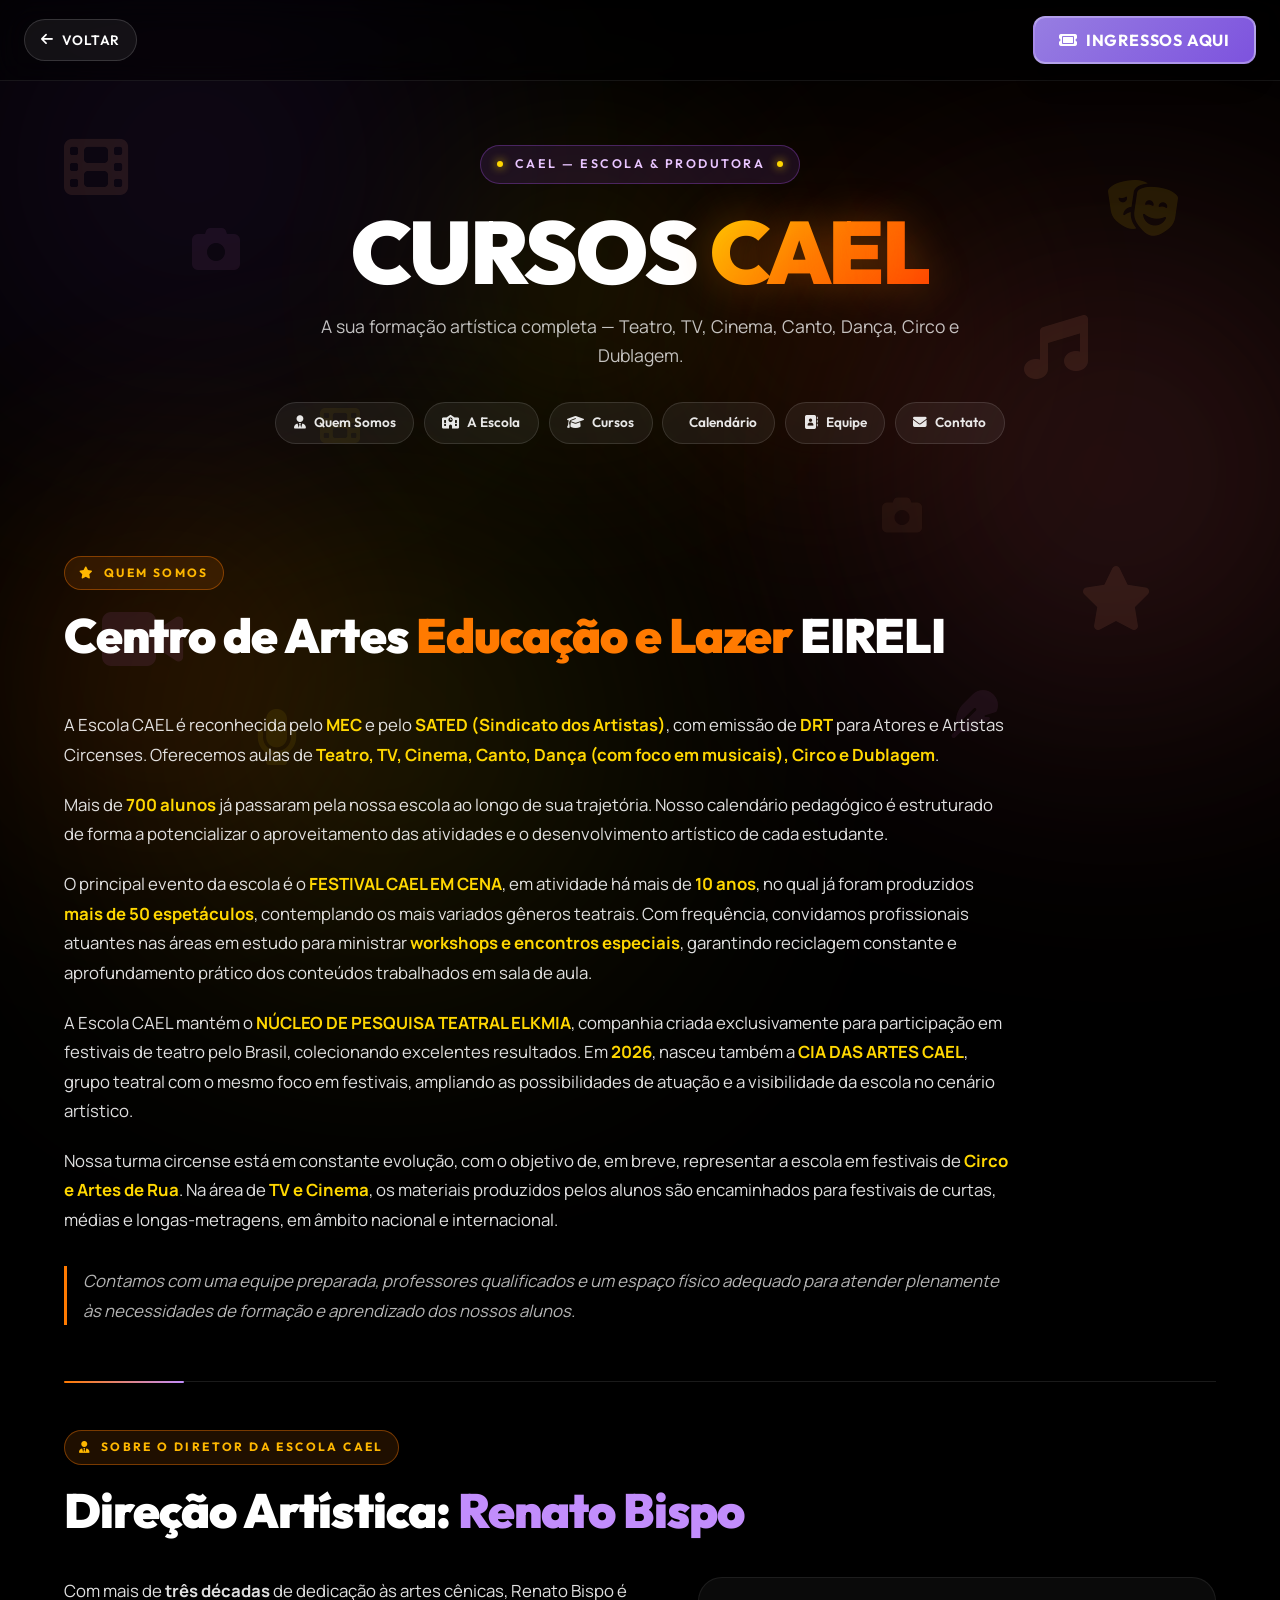
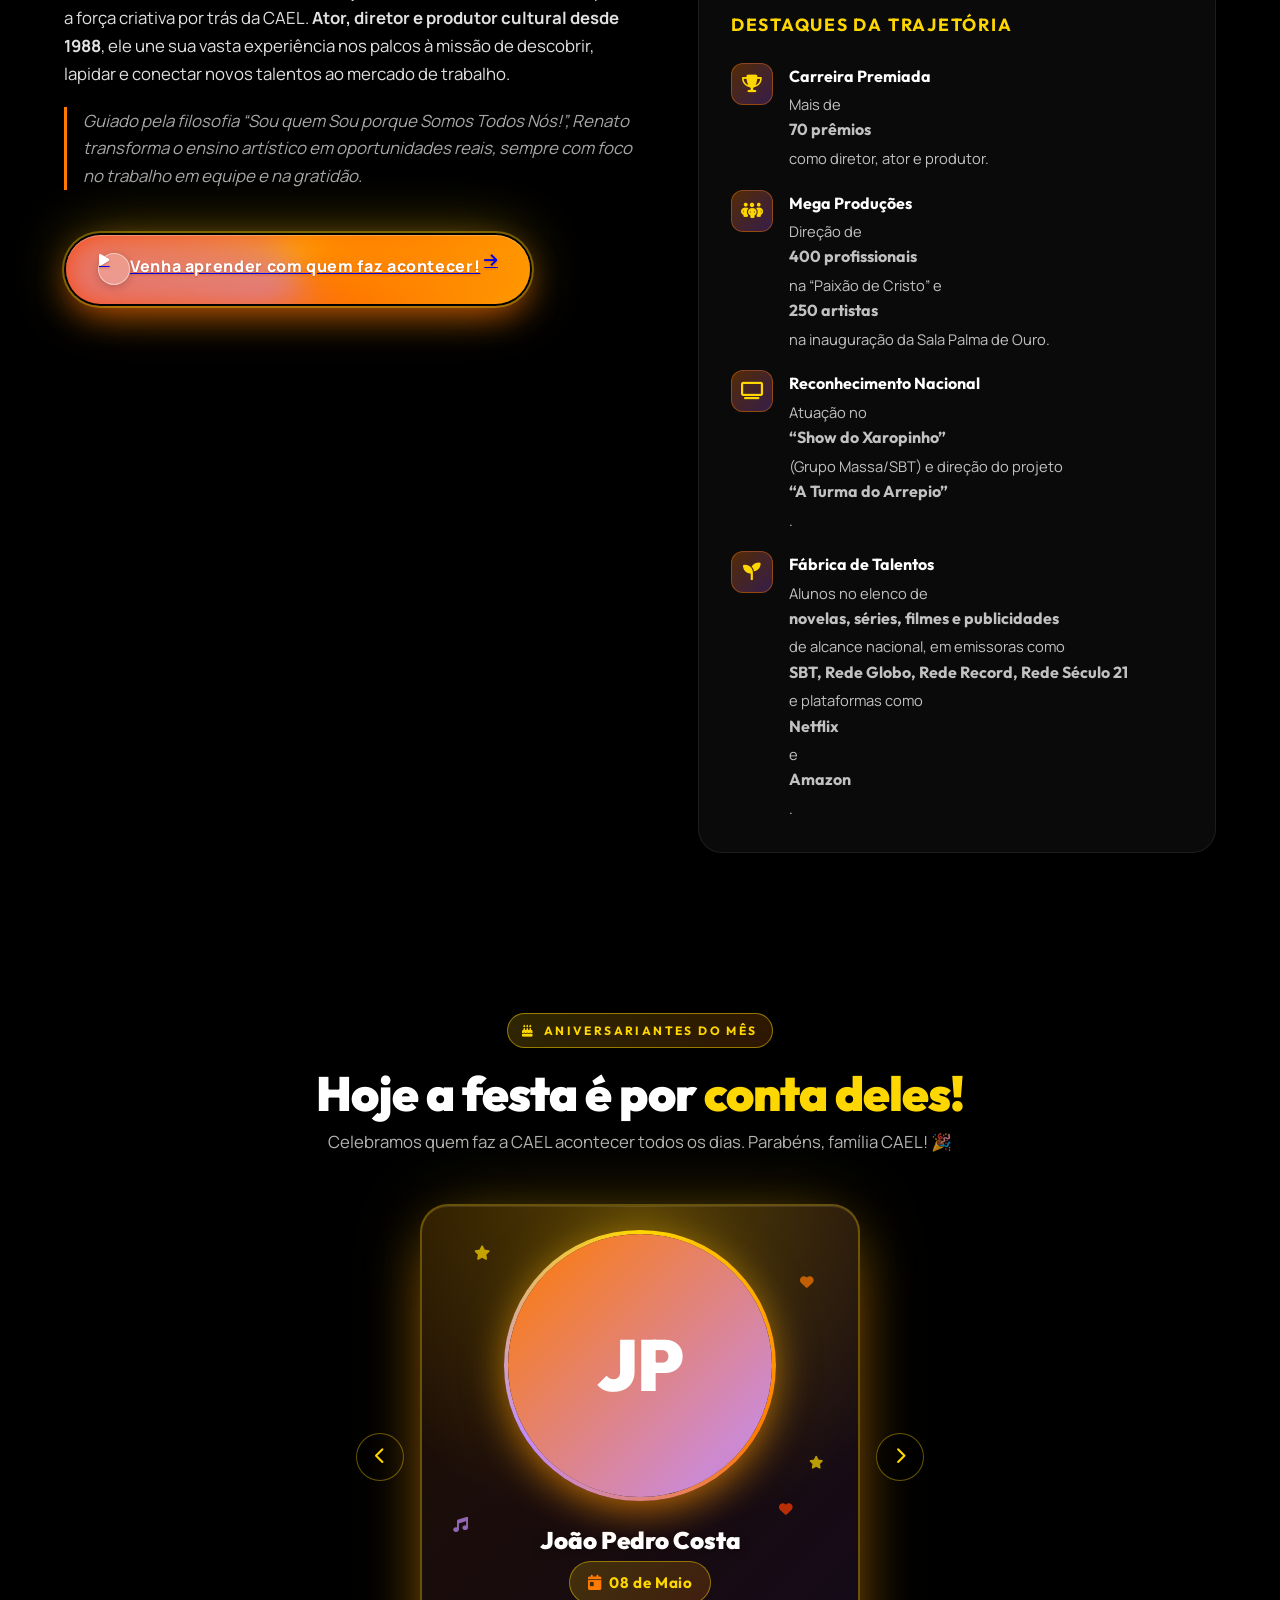
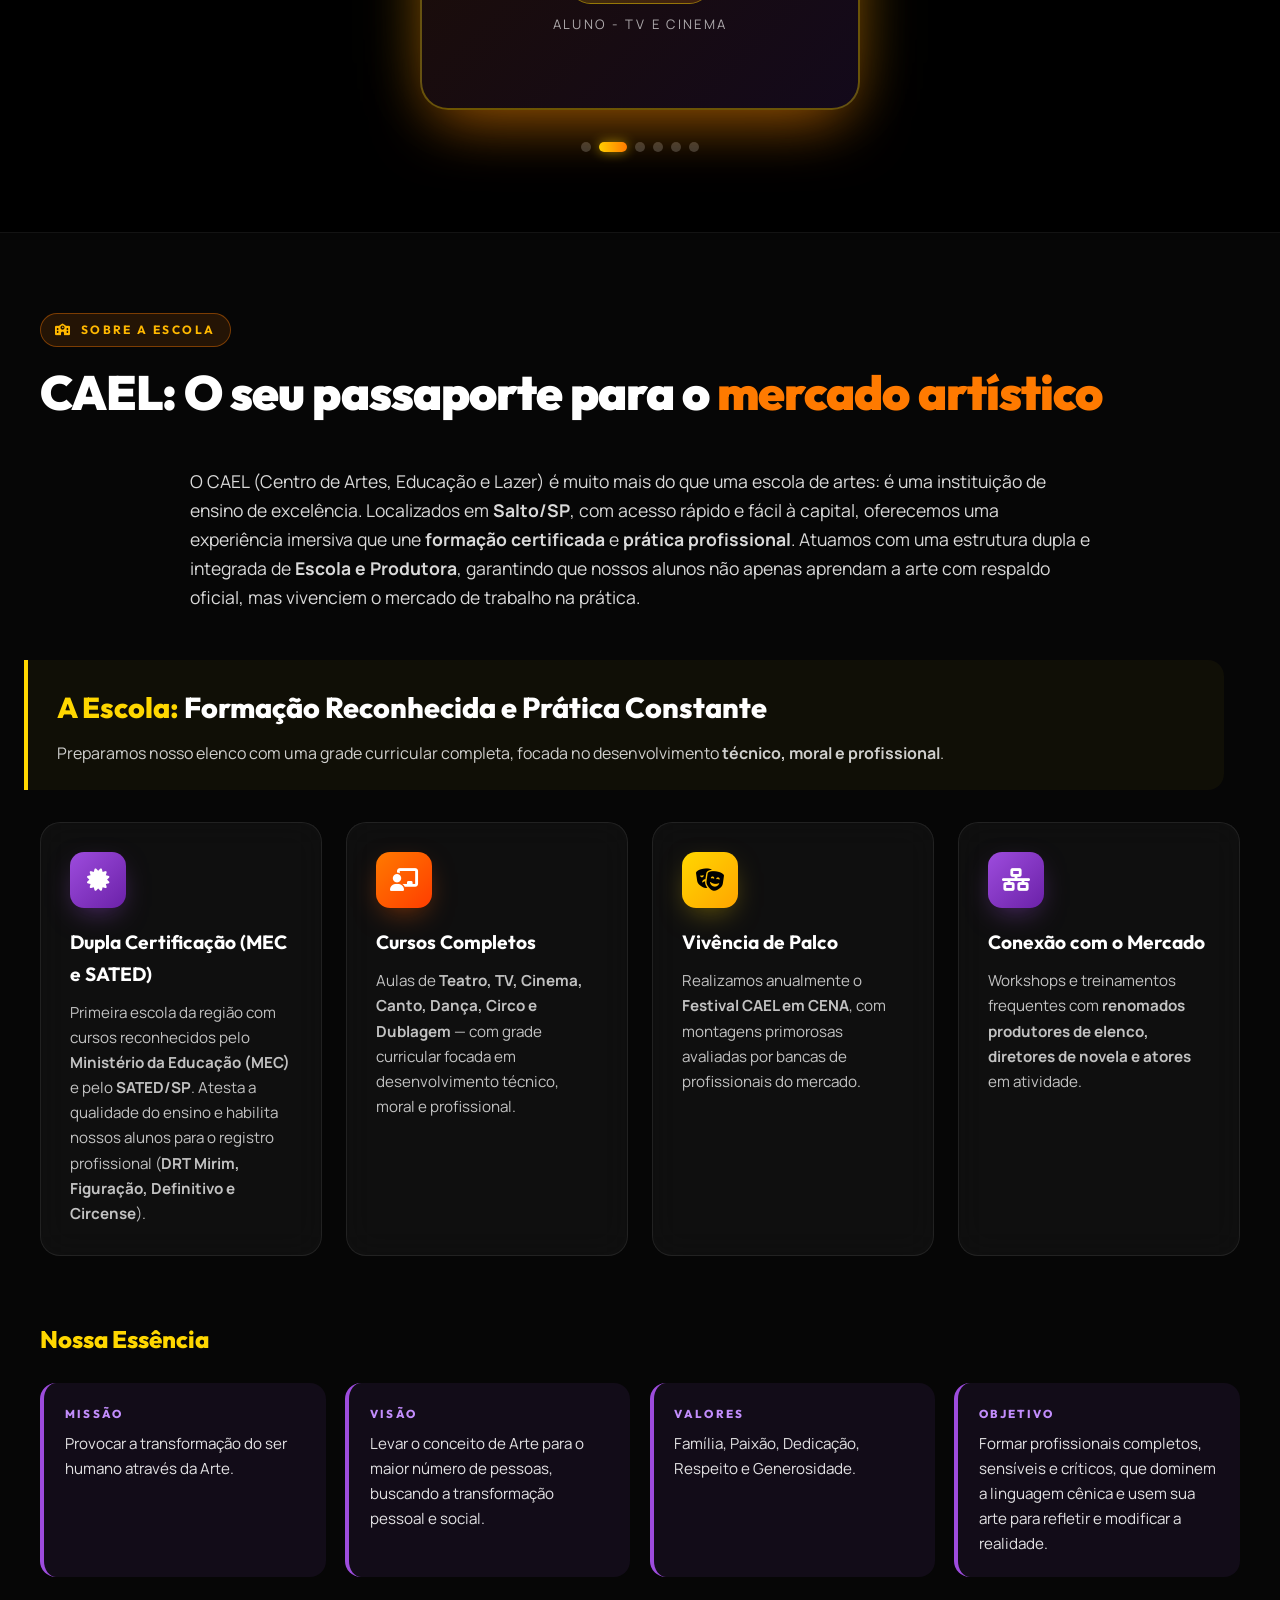
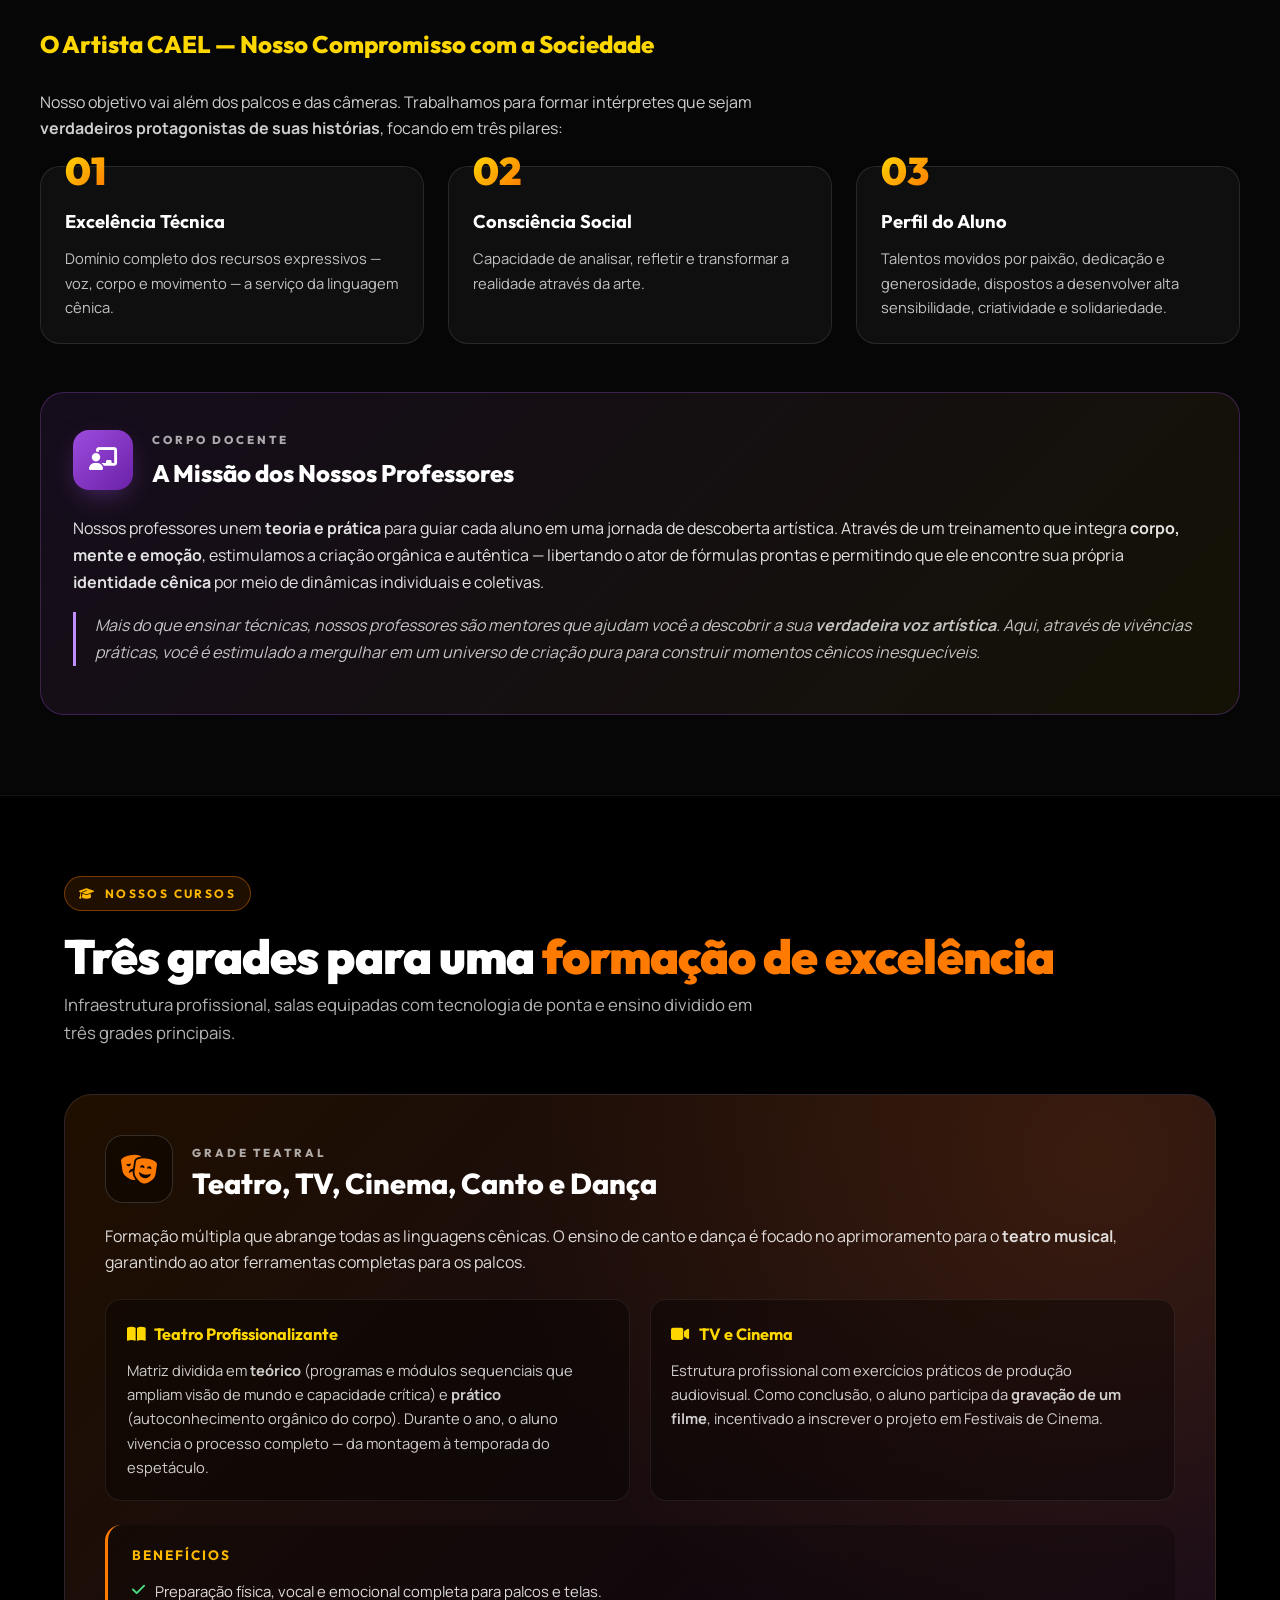
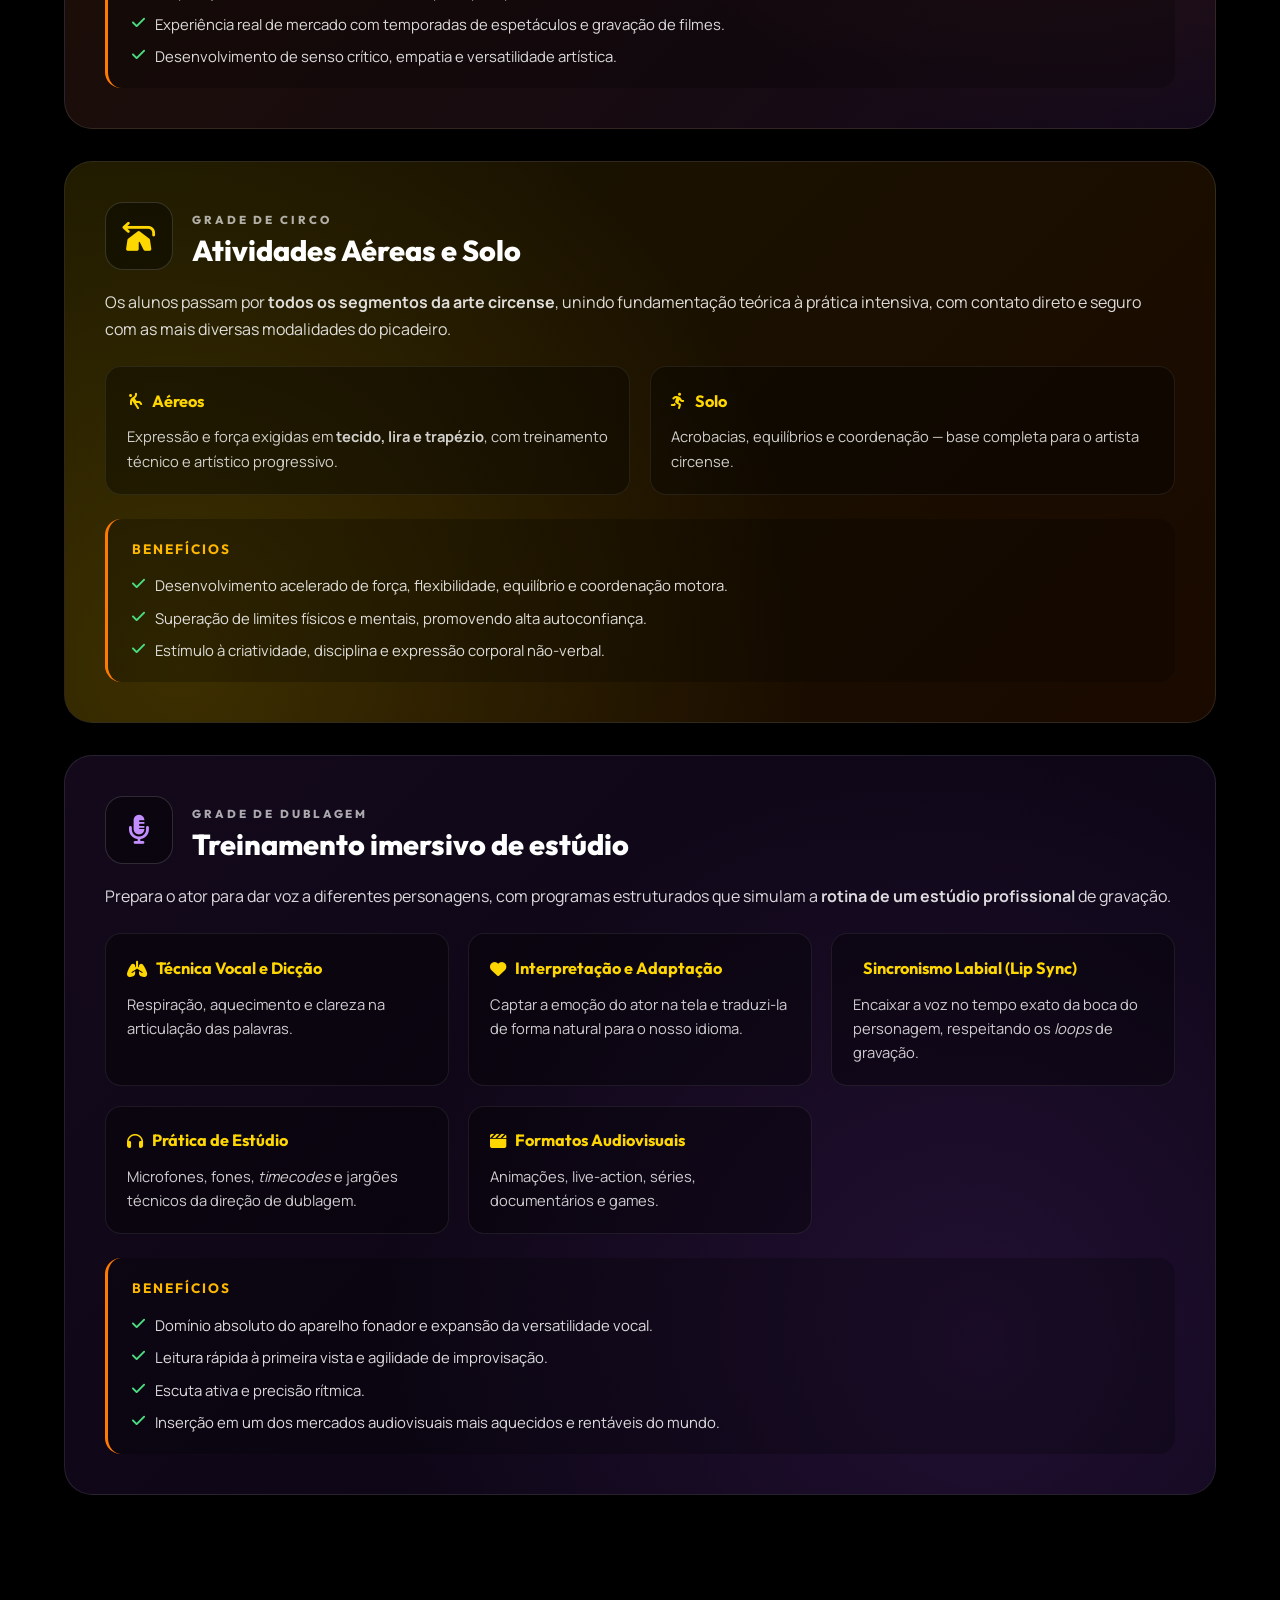
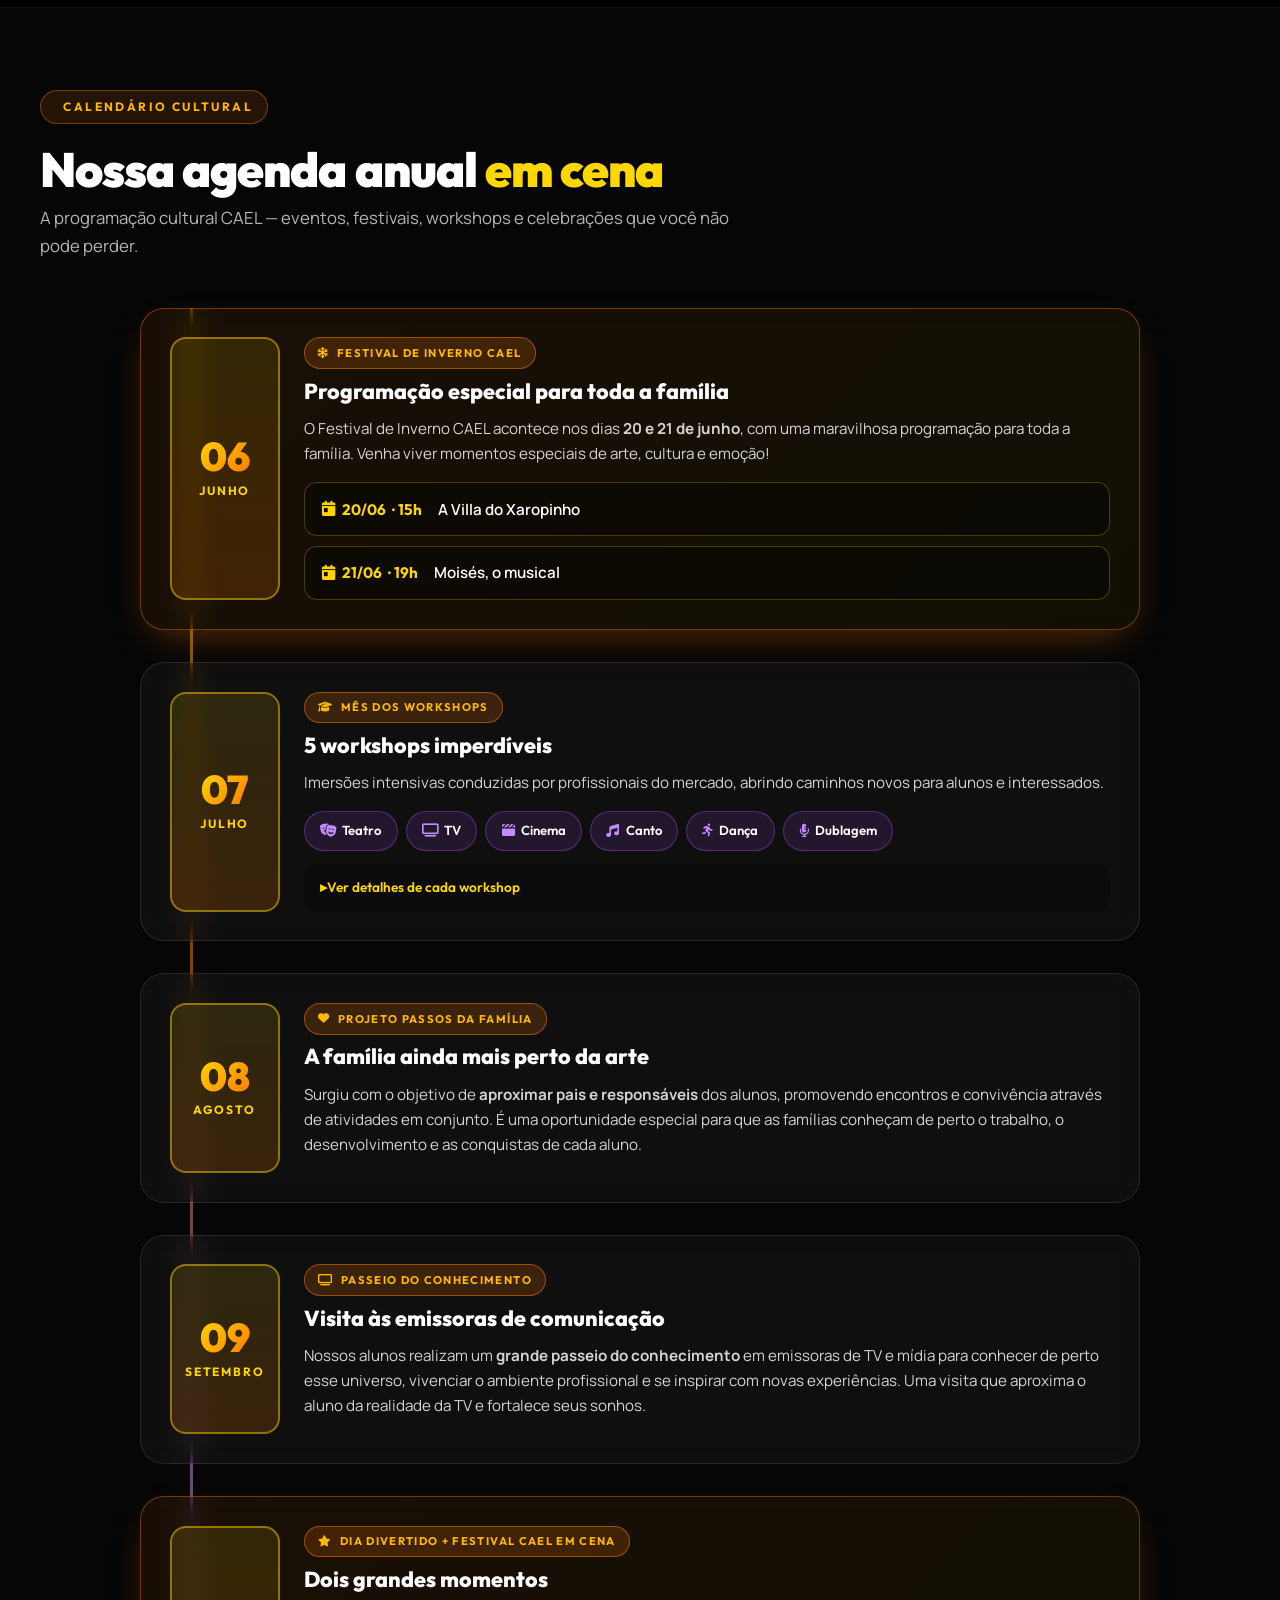
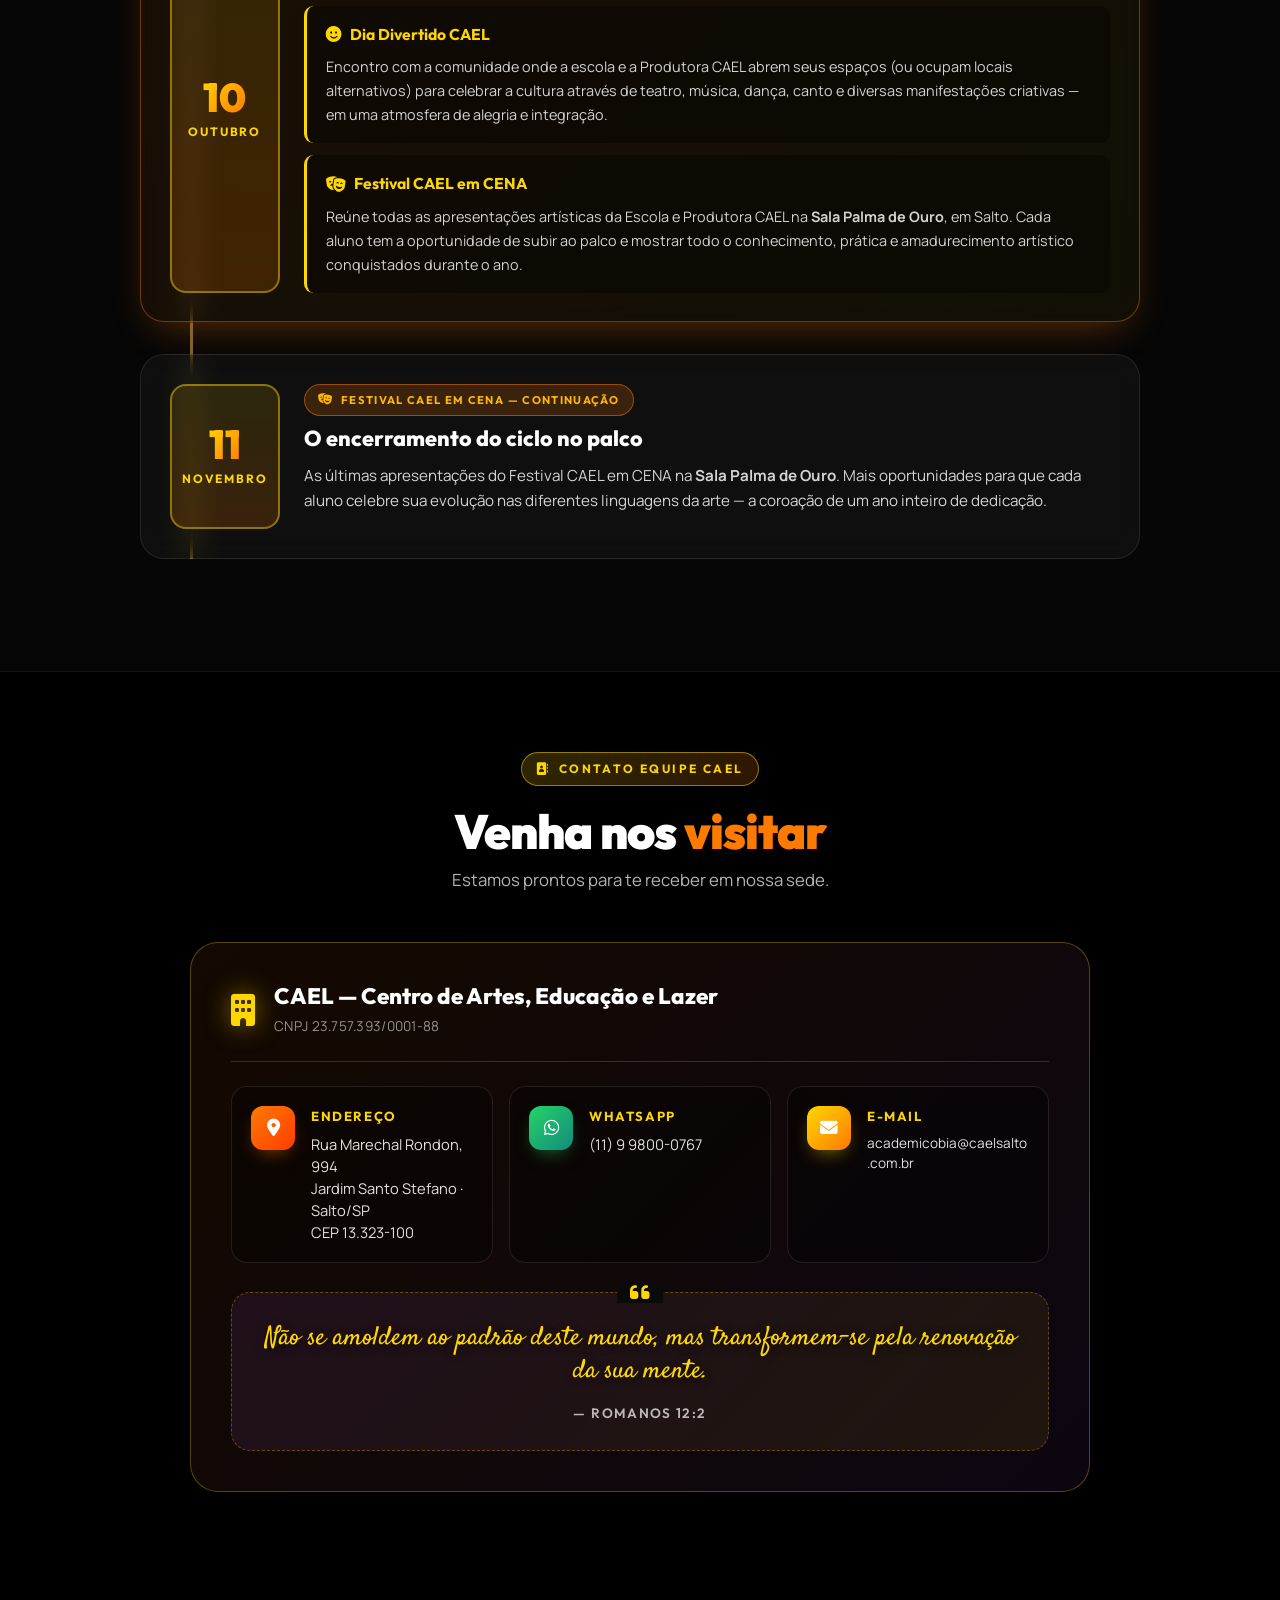
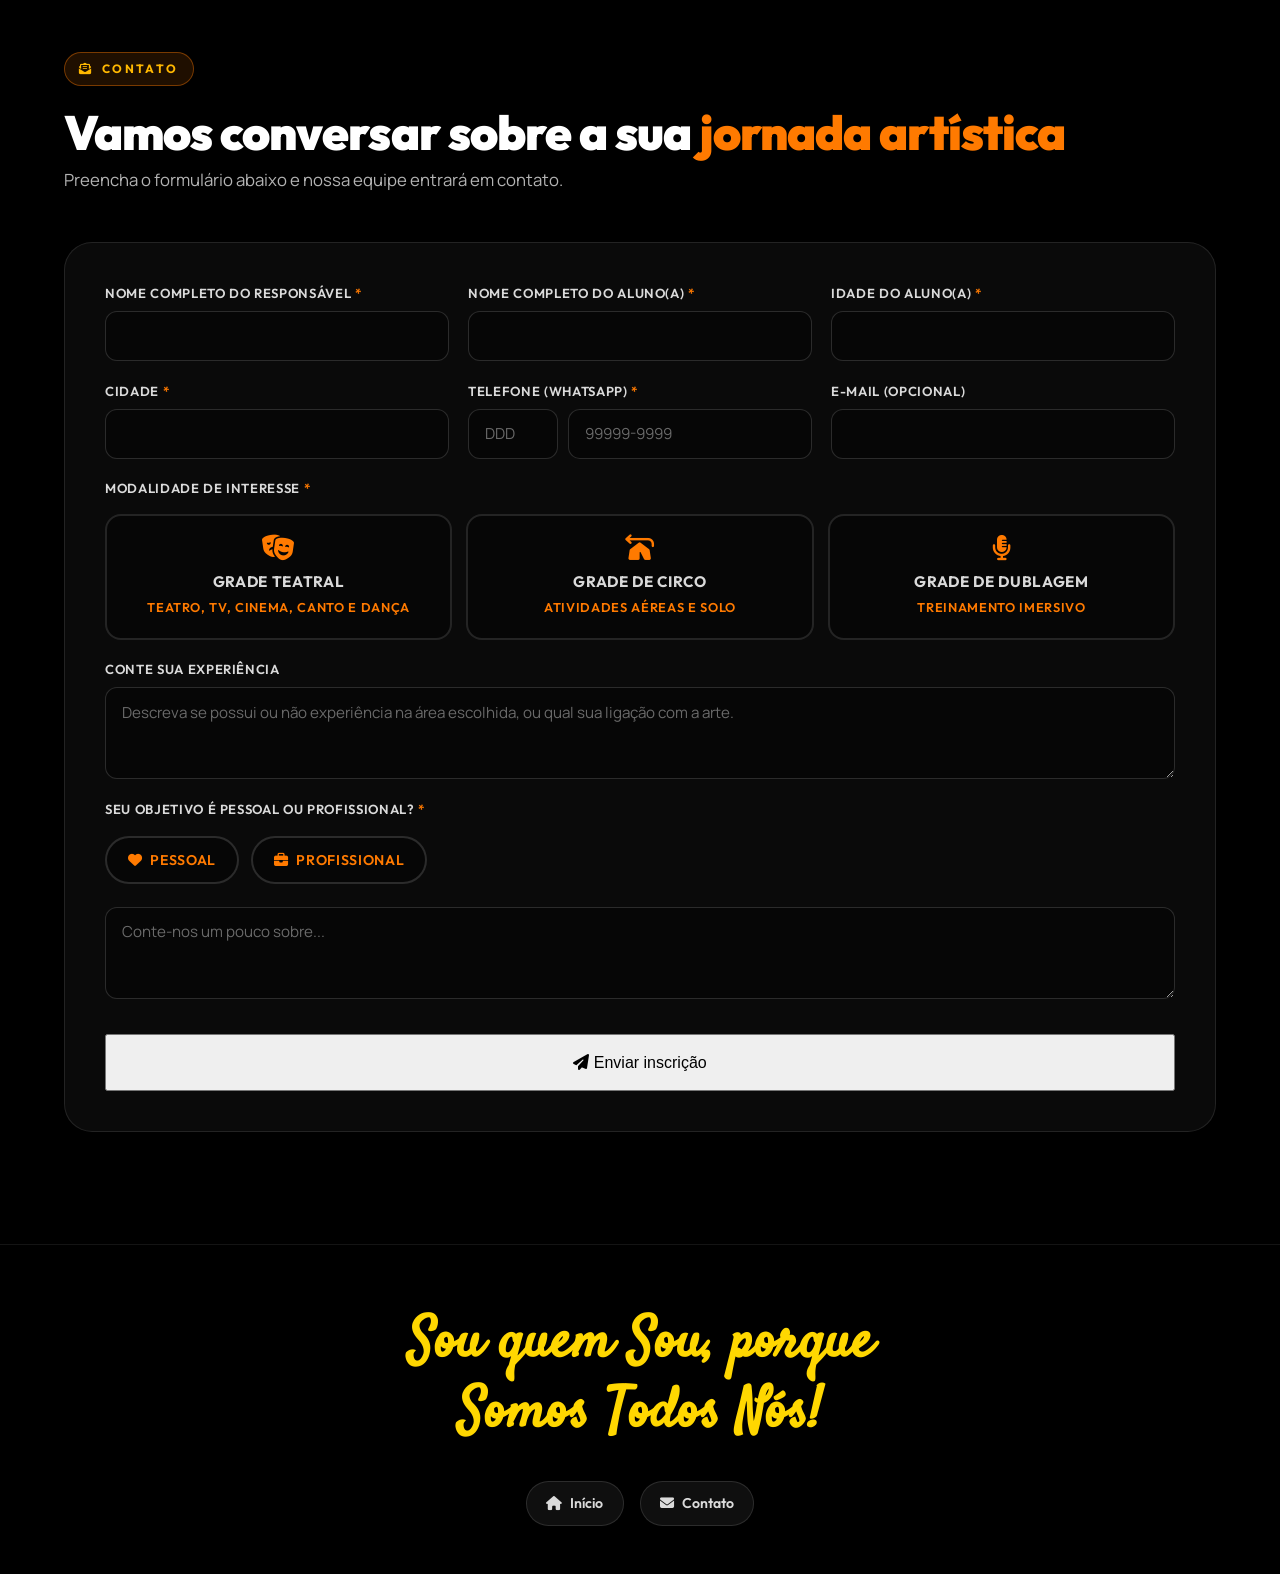
==== cursos.html @ 1edc639c "Movendo arquivos para a raiz e organizando o projeto" ====
<!DOCTYPE html>
<html lang="pt-BR">
<head>
    <meta charset="UTF-8">
    <meta name="viewport" content="width=device-width, initial-scale=1.0">
    <title>Cursos CAEL - Formação Artística Completa</title>
    <link rel="stylesheet" href="styles.css">
    <link rel="stylesheet" href="cursos.css">
    <link rel="stylesheet" href="https://cdnjs.cloudflare.com/ajax/libs/font-awesome/6.5.1/css/all.min.css">
    <link rel="preconnect" href="https://fonts.googleapis.com">
    <link rel="preconnect" href="https://fonts.gstatic.com" crossorigin>
    <link href="https://fonts.googleapis.com/css2?family=Outfit:wght@400;700;900&family=Manrope:wght@400;500;600;700&family=Satisfy&display=swap" rel="stylesheet">
</head>
<body class="page-cursos">
    <!-- Manchas de Tinta no Fundo (mesmo tema) -->
    <div class="ink-splashes">
        <div class="splash splash-1"></div>
        <div class="splash splash-2"></div>
        <div class="splash splash-3"></div>
        <div class="splash splash-4"></div>
        <div class="splash splash-5"></div>
        <div class="splash splash-6"></div>
        <div class="splash splash-7"></div>
    </div>

    <!-- Ícones Decorativos -->
    <div class="decorative-icons">
        <i class="fas fa-film icon-deco icon-1"></i>
        <i class="fas fa-camera icon-deco icon-2"></i>
        <i class="fas fa-masks-theater icon-deco icon-3"></i>
        <i class="fas fa-music icon-deco icon-4"></i>
        <i class="fas fa-video icon-deco icon-5"></i>
        <i class="fas fa-microphone icon-deco icon-6"></i>
        <i class="fas fa-star icon-deco icon-7"></i>
        <i class="fas fa-feather icon-deco icon-8"></i>
        <i class="fas fa-film icon-deco icon-9"></i>
        <i class="fas fa-camera icon-deco icon-10"></i>
    </div>

    <!-- Top Bar: Voltar + Ingressos -->
    <header class="top-bar">
        <a href="index.html" class="back-home" data-testid="link-voltar">
            <i class="fas fa-arrow-left"></i>
            <span>Voltar</span>
        </a>
        <div class="ingressos-button-wrapper ingressos-inline">
            <div class="ingressos-icons">
                <i class="fas fa-sparkles sparkle-1"></i>
                <i class="fas fa-star star-1"></i>
                <i class="fas fa-bolt bolt-1"></i>
                <i class="fas fa-sparkles sparkle-2"></i>
            </div>
            <button class="ingressos-button" data-testid="btn-ingressos">
                <i class="fas fa-ticket"></i>
                <span>INGRESSOS AQUI</span>
            </button>
        </div>
    </header>

    <!-- Hero -->
    <section class="hero-cursos">
        <div class="hero-eyebrow">
            <span class="dot"></span>
            <span>CAEL — Escola &amp; Produtora</span>
            <span class="dot"></span>
        </div>
        <h1 class="hero-title">Cursos <span class="hero-accent">CAEL</span></h1>
        <p class="hero-sub">A sua formação artística completa — Teatro, TV, Cinema, Canto, Dança, Circo e Dublagem.</p>
        <nav class="hero-nav">
            <a href="#quem-somos" data-testid="nav-quem-somos"><i class="fas fa-user-tie"></i> Quem Somos</a>
            <a href="#escola" data-testid="nav-escola"><i class="fas fa-school"></i> A Escola</a>
            <a href="#cursos" data-testid="nav-cursos"><i class="fas fa-graduation-cap"></i> Cursos</a>
            <a href="#calendario" data-testid="nav-calendario"><i class="fas fa-calendar-star"></i> Calendário</a>
            <a href="#contato-equipe" data-testid="nav-contato-equipe"><i class="fas fa-address-book"></i> Equipe</a>
            <a href="#contato" data-testid="nav-contato"><i class="fas fa-envelope"></i> Contato</a>
        </nav>
    </section>

    <!-- QUEM SOMOS -->
    <section id="quem-somos" class="section">
        <div class="section-head">
            <span class="section-kicker"><i class="fas fa-star"></i> Quem Somos</span>
            <h2 class="section-title">Centro de Artes <span class="accent-orange">Educação e Lazer</span> EIRELI</h2>
        </div>

        <div class="about-school">
            <p>A Escola CAEL é reconhecida pelo <strong>MEC</strong> e pelo <strong>SATED (Sindicato dos Artistas)</strong>, com emissão de <strong>DRT</strong> para Atores e Artistas Circenses. Oferecemos aulas de <strong>Teatro, TV, Cinema, Canto, Dança (com foco em musicais), Circo e Dublagem</strong>.</p>

            <p>Mais de <strong>700 alunos</strong> já passaram pela nossa escola ao longo de sua trajetória. Nosso calendário pedagógico é estruturado de forma a potencializar o aproveitamento das atividades e o desenvolvimento artístico de cada estudante.</p>

            <p>O principal evento da escola é o <strong>FESTIVAL CAEL EM CENA</strong>, em atividade há mais de <strong>10 anos</strong>, no qual já foram produzidos <strong>mais de 50 espetáculos</strong>, contemplando os mais variados gêneros teatrais. Com frequência, convidamos profissionais atuantes nas áreas em estudo para ministrar <strong>workshops e encontros especiais</strong>, garantindo reciclagem constante e aprofundamento prático dos conteúdos trabalhados em sala de aula.</p>

            <p>A Escola CAEL mantém o <strong>NÚCLEO DE PESQUISA TEATRAL ELKMIA</strong>, companhia criada exclusivamente para participação em festivais de teatro pelo Brasil, colecionando excelentes resultados. Em <strong>2026</strong>, nasceu também a <strong>CIA DAS ARTES CAEL</strong>, grupo teatral com o mesmo foco em festivais, ampliando as possibilidades de atuação e a visibilidade da escola no cenário artístico.</p>

            <p>Nossa turma circense está em constante evolução, com o objetivo de, em breve, representar a escola em festivais de <strong>Circo e Artes de Rua</strong>. Na área de <strong>TV e Cinema</strong>, os materiais produzidos pelos alunos são encaminhados para festivais de curtas, médias e longas-metragens, em âmbito nacional e internacional.</p>

            <p class="muted">Contamos com uma equipe preparada, professores qualificados e um espaço físico adequado para atender plenamente às necessidades de formação e aprendizado dos nossos alunos.</p>
        </div>

        <!-- Sub-seção: Diretor -->
        <div class="director-block">
            <div class="section-head">
                <span class="section-kicker"><i class="fas fa-user-tie"></i> Sobre o Diretor da Escola CAEL</span>
                <h2 class="section-title">Direção Artística: <span class="accent-purple">Renato Bispo</span></h2>
            </div>

            <div class="two-col">
                <div class="col-text">
                    <p>Com mais de <strong>três décadas</strong> de dedicação às artes cênicas, Renato Bispo é a força criativa por trás da CAEL. <strong>Ator, diretor e produtor cultural desde 1988</strong>, ele une sua vasta experiência nos palcos à missão de descobrir, lapidar e conectar novos talentos ao mercado de trabalho.</p>
                    <p class="muted">Guiado pela filosofia <em>“Sou quem Sou porque Somos Todos Nós!”</em>, Renato transforma o ensino artístico em oportunidades reais, sempre com foco no trabalho em equipe e na gratidão.</p>
                    <a href="#contato" class="cta-button btn-inline btn-hero" data-testid="btn-quem-somos-cta">
                        <span class="btn-glow"></span>
                        <span class="btn-shine"></span>
                        <i class="fas fa-play btn-hero-icon"></i>
                        <span class="btn-hero-text">Venha aprender com quem faz acontecer!</span>
                        <i class="fas fa-arrow-right btn-hero-arrow"></i>
                    </a>
                </div>

                <div class="col-highlights">
                    <h3 class="highlights-title">Destaques da trajetória</h3>
                    <ul class="highlights-list">
                        <li>
                            <span class="hl-icon"><i class="fas fa-trophy"></i></span>
                            <div>
                                <strong>Carreira Premiada</strong>
                                <p>Mais de <strong>70 prêmios</strong> como diretor, ator e produtor.</p>
                            </div>
                        </li>
                        <li>
                            <span class="hl-icon"><i class="fas fa-people-group"></i></span>
                            <div>
                                <strong>Mega Produções</strong>
                                <p>Direção de <strong>400 profissionais</strong> na “Paixão de Cristo” e <strong>250 artistas</strong> na inauguração da Sala Palma de Ouro.</p>
                            </div>
                        </li>
                        <li>
                            <span class="hl-icon"><i class="fas fa-tv"></i></span>
                            <div>
                                <strong>Reconhecimento Nacional</strong>
                                <p>Atuação no <strong>“Show do Xaropinho”</strong> (Grupo Massa/SBT) e direção do projeto <strong>“A Turma do Arrepio”</strong>.</p>
                            </div>
                        </li>
                        <li>
                            <span class="hl-icon"><i class="fas fa-seedling"></i></span>
                            <div>
                                <strong>Fábrica de Talentos</strong>
                                <p>Alunos no elenco de <strong>novelas, séries, filmes e publicidades</strong> de alcance nacional, em emissoras como <strong>SBT, Rede Globo, Rede Record, Rede Século 21</strong> e plataformas como <strong>Netflix</strong> e <strong>Amazon</strong>.</p>
                            </div>
                        </li>
                    </ul>
                </div>
            </div>
        </div>
    </section>

    <!-- ANIVERSARIANTES DO MÊS -->
    <section id="aniversariantes" class="section section-birthdays">
        <div class="section-head section-head-center">
            <span class="section-kicker section-kicker-birthday"><i class="fas fa-cake-candles"></i> Aniversariantes do Mês</span>
            <h2 class="section-title">Hoje a festa é por <span class="accent-yellow">conta deles!</span></h2>
            <p class="section-sub center">Celebramos quem faz a CAEL acontecer todos os dias. Parabéns, família CAEL! 🎉</p>
        </div>

        <div class="birthday-carousel" data-testid="birthday-carousel">
            <button class="bday-nav bday-prev" aria-label="Anterior" data-testid="bday-prev">
                <i class="fas fa-chevron-left"></i>
            </button>

            <div class="bday-stage">
                <div class="bday-confetti">
                    <i class="fas fa-star confetti c1"></i>
                    <i class="fas fa-heart confetti c2"></i>
                    <i class="fas fa-music confetti c3"></i>
                    <i class="fas fa-star confetti c4"></i>
                    <i class="fas fa-heart confetti c5"></i>
                </div>

                <div class="bday-slides" id="bday-slides">
                    <!-- Slides inseridos via JS -->
                </div>
            </div>

            <button class="bday-nav bday-next" aria-label="Próximo" data-testid="bday-next">
                <i class="fas fa-chevron-right"></i>
            </button>
        </div>

        <div class="bday-dots" id="bday-dots" data-testid="bday-dots"></div>
    </section>

    <!-- SOBRE A ESCOLA -->
    <section id="escola" class="section section-alt">
        <div class="section-head">
            <span class="section-kicker"><i class="fas fa-school"></i> Sobre a Escola</span>
            <h2 class="section-title">CAEL: O seu passaporte para o <span class="accent-orange">mercado artístico</span></h2>
        </div>

        <p class="lead">O CAEL (Centro de Artes, Educação e Lazer) é muito mais do que uma escola de artes: é uma instituição de ensino de excelência. Localizados em <strong>Salto/SP</strong>, com acesso rápido e fácil à capital, oferecemos uma experiência imersiva que une <strong>formação certificada</strong> e <strong>prática profissional</strong>. Atuamos com uma estrutura dupla e integrada de <strong>Escola e Produtora</strong>, garantindo que nossos alunos não apenas aprendam a arte com respaldo oficial, mas vivenciem o mercado de trabalho na prática.</p>

        <div class="subsection-title-wrap">
            <h3 class="subsection-title"><span class="accent-yellow">A Escola:</span> Formação Reconhecida e Prática Constante</h3>
            <p class="subsection-lead">Preparamos nosso elenco com uma grade curricular completa, focada no desenvolvimento <strong>técnico, moral e profissional</strong>.</p>
        </div>

        <div class="feature-grid">
            <div class="feature-card">
                <div class="feature-icon feature-icon-purple"><i class="fas fa-certificate"></i></div>
                <h3>Dupla Certificação (MEC e SATED)</h3>
                <p>Primeira escola da região com cursos reconhecidos pelo <strong>Ministério da Educação (MEC)</strong> e pelo <strong>SATED/SP</strong>. Atesta a qualidade do ensino e habilita nossos alunos para o registro profissional (<strong>DRT Mirim, Figuração, Definitivo e Circense</strong>).</p>
            </div>
            <div class="feature-card">
                <div class="feature-icon feature-icon-orange"><i class="fas fa-chalkboard-user"></i></div>
                <h3>Cursos Completos</h3>
                <p>Aulas de <strong>Teatro, TV, Cinema, Canto, Dança, Circo e Dublagem</strong> — com grade curricular focada em desenvolvimento técnico, moral e profissional.</p>
            </div>
            <div class="feature-card">
                <div class="feature-icon feature-icon-yellow"><i class="fas fa-masks-theater"></i></div>
                <h3>Vivência de Palco</h3>
                <p>Realizamos anualmente o <strong>Festival CAEL em CENA</strong>, com montagens primorosas avaliadas por bancas de profissionais do mercado.</p>
            </div>
            <div class="feature-card">
                <div class="feature-icon feature-icon-purple"><i class="fas fa-network-wired"></i></div>
                <h3>Conexão com o Mercado</h3>
                <p>Workshops e treinamentos frequentes com <strong>renomados produtores de elenco, diretores de novela e atores</strong> em atividade.</p>
            </div>
        </div>

        <div class="essence">
            <h3 class="essence-title">Nossa Essência</h3>
            <div class="essence-grid">
                <div class="essence-item">
                    <span class="essence-label">Missão</span>
                    <p>Provocar a transformação do ser humano através da Arte.</p>
                </div>
                <div class="essence-item">
                    <span class="essence-label">Visão</span>
                    <p>Levar o conceito de Arte para o maior número de pessoas, buscando a transformação pessoal e social.</p>
                </div>
                <div class="essence-item">
                    <span class="essence-label">Valores</span>
                    <p>Família, Paixão, Dedicação, Respeito e Generosidade.</p>
                </div>
                <div class="essence-item">
                    <span class="essence-label">Objetivo</span>
                    <p>Formar profissionais completos, sensíveis e críticos, que dominem a linguagem cênica e usem sua arte para refletir e modificar a realidade.</p>
                </div>
            </div>
        </div>

        <div class="pillars">
            <h3 class="pillars-title">O Artista CAEL — Nosso Compromisso com a Sociedade</h3>
            <p class="pillars-lead">Nosso objetivo vai além dos palcos e das câmeras. Trabalhamos para formar intérpretes que sejam <strong>verdadeiros protagonistas de suas histórias</strong>, focando em três pilares:</p>
            <div class="pillars-grid">
                <div class="pillar">
                    <span class="pillar-num">01</span>
                    <h4>Excelência Técnica</h4>
                    <p>Domínio completo dos recursos expressivos — voz, corpo e movimento — a serviço da linguagem cênica.</p>
                </div>
                <div class="pillar">
                    <span class="pillar-num">02</span>
                    <h4>Consciência Social</h4>
                    <p>Capacidade de analisar, refletir e transformar a realidade através da arte.</p>
                </div>
                <div class="pillar">
                    <span class="pillar-num">03</span>
                    <h4>Perfil do Aluno</h4>
                    <p>Talentos movidos por paixão, dedicação e generosidade, dispostos a desenvolver alta sensibilidade, criatividade e solidariedade.</p>
                </div>
            </div>
        </div>

        <!-- Missão do Corpo Docente -->
        <div class="docentes-block">
            <div class="docentes-head">
                <span class="docentes-icon"><i class="fas fa-chalkboard-user"></i></span>
                <div>
                    <span class="grade-tag">Corpo Docente</span>
                    <h3>A Missão dos Nossos Professores</h3>
                </div>
            </div>
            <p>Nossos professores unem <strong>teoria e prática</strong> para guiar cada aluno em uma jornada de descoberta artística. Através de um treinamento que integra <strong>corpo, mente e emoção</strong>, estimulamos a criação orgânica e autêntica — libertando o ator de fórmulas prontas e permitindo que ele encontre sua própria <strong>identidade cênica</strong> por meio de dinâmicas individuais e coletivas.</p>
            <p class="muted-quote">Mais do que ensinar técnicas, nossos professores são <em>mentores</em> que ajudam você a descobrir a sua <strong>verdadeira voz artística</strong>. Aqui, através de vivências práticas, você é estimulado a mergulhar em um universo de criação pura para construir momentos cênicos inesquecíveis.</p>
        </div>
    </section>

    <!-- NOSSOS CURSOS -->
    <section id="cursos" class="section">
        <div class="section-head">
            <span class="section-kicker"><i class="fas fa-graduation-cap"></i> Nossos Cursos</span>
            <h2 class="section-title">Três grades para uma <span class="accent-orange">formação de excelência</span></h2>
            <p class="section-sub">Infraestrutura profissional, salas equipadas com tecnologia de ponta e ensino dividido em três grades principais.</p>
        </div>

        <!-- Grade Teatral -->
        <article class="grade-card grade-teatral">
            <div class="grade-head">
                <span class="grade-emoji"><i class="fas fa-masks-theater"></i></span>
                <div>
                    <span class="grade-tag">Grade Teatral</span>
                    <h3>Teatro, TV, Cinema, Canto e Dança</h3>
                </div>
            </div>
            <p>Formação múltipla que abrange todas as linguagens cênicas. O ensino de canto e dança é focado no aprimoramento para o <strong>teatro musical</strong>, garantindo ao ator ferramentas completas para os palcos.</p>

            <div class="grade-modules">
                <div class="module">
                    <h4><i class="fas fa-book-open"></i> Teatro Profissionalizante</h4>
                    <p>Matriz dividida em <strong>teórico</strong> (programas e módulos sequenciais que ampliam visão de mundo e capacidade crítica) e <strong>prático</strong> (autoconhecimento orgânico do corpo). Durante o ano, o aluno vivencia o processo completo — da montagem à temporada do espetáculo.</p>
                </div>
                <div class="module">
                    <h4><i class="fas fa-video"></i> TV e Cinema</h4>
                    <p>Estrutura profissional com exercícios práticos de produção audiovisual. Como conclusão, o aluno participa da <strong>gravação de um filme</strong>, incentivado a inscrever o projeto em Festivais de Cinema.</p>
                </div>
            </div>

            <div class="benefits">
                <h5>Benefícios</h5>
                <ul>
                    <li><i class="fas fa-check"></i> Preparação física, vocal e emocional completa para palcos e telas.</li>
                    <li><i class="fas fa-check"></i> Experiência real de mercado com temporadas de espetáculos e gravação de filmes.</li>
                    <li><i class="fas fa-check"></i> Desenvolvimento de senso crítico, empatia e versatilidade artística.</li>
                </ul>
            </div>
        </article>

        <!-- Grade Circo -->
        <article class="grade-card grade-circo">
            <div class="grade-head">
                <span class="grade-emoji"><i class="fas fa-tent-arrow-turn-left"></i></span>
                <div>
                    <span class="grade-tag">Grade de Circo</span>
                    <h3>Atividades Aéreas e Solo</h3>
                </div>
            </div>
            <p>Os alunos passam por <strong>todos os segmentos da arte circense</strong>, unindo fundamentação teórica à prática intensiva, com contato direto e seguro com as mais diversas modalidades do picadeiro.</p>

            <div class="grade-modules">
                <div class="module">
                    <h4><i class="fas fa-person-falling"></i> Aéreos</h4>
                    <p>Expressão e força exigidas em <strong>tecido, lira e trapézio</strong>, com treinamento técnico e artístico progressivo.</p>
                </div>
                <div class="module">
                    <h4><i class="fas fa-person-running"></i> Solo</h4>
                    <p>Acrobacias, equilíbrios e coordenação — base completa para o artista circense.</p>
                </div>
            </div>

            <div class="benefits">
                <h5>Benefícios</h5>
                <ul>
                    <li><i class="fas fa-check"></i> Desenvolvimento acelerado de força, flexibilidade, equilíbrio e coordenação motora.</li>
                    <li><i class="fas fa-check"></i> Superação de limites físicos e mentais, promovendo alta autoconfiança.</li>
                    <li><i class="fas fa-check"></i> Estímulo à criatividade, disciplina e expressão corporal não-verbal.</li>
                </ul>
            </div>
        </article>

        <!-- Grade Dublagem -->
        <article class="grade-card grade-dublagem">
            <div class="grade-head">
                <span class="grade-emoji"><i class="fas fa-microphone-lines"></i></span>
                <div>
                    <span class="grade-tag">Grade de Dublagem</span>
                    <h3>Treinamento imersivo de estúdio</h3>
                </div>
            </div>
            <p>Prepara o ator para dar voz a diferentes personagens, com programas estruturados que simulam a <strong>rotina de um estúdio profissional</strong> de gravação.</p>

            <div class="grade-modules modules-grid">
                <div class="module">
                    <h4><i class="fas fa-lungs"></i> Técnica Vocal e Dicção</h4>
                    <p>Respiração, aquecimento e clareza na articulação das palavras.</p>
                </div>
                <div class="module">
                    <h4><i class="fas fa-heart"></i> Interpretação e Adaptação</h4>
                    <p>Captar a emoção do ator na tela e traduzi-la de forma natural para o nosso idioma.</p>
                </div>
                <div class="module">
                    <h4><i class="fas fa-mouth"></i> Sincronismo Labial (Lip Sync)</h4>
                    <p>Encaixar a voz no tempo exato da boca do personagem, respeitando os <em>loops</em> de gravação.</p>
                </div>
                <div class="module">
                    <h4><i class="fas fa-headphones"></i> Prática de Estúdio</h4>
                    <p>Microfones, fones, <em>timecodes</em> e jargões técnicos da direção de dublagem.</p>
                </div>
                <div class="module">
                    <h4><i class="fas fa-clapperboard"></i> Formatos Audiovisuais</h4>
                    <p>Animações, live-action, séries, documentários e games.</p>
                </div>
            </div>

            <div class="benefits">
                <h5>Benefícios</h5>
                <ul>
                    <li><i class="fas fa-check"></i> Domínio absoluto do aparelho fonador e expansão da versatilidade vocal.</li>
                    <li><i class="fas fa-check"></i> Leitura rápida à primeira vista e agilidade de improvisação.</li>
                    <li><i class="fas fa-check"></i> Escuta ativa e precisão rítmica.</li>
                    <li><i class="fas fa-check"></i> Inserção em um dos mercados audiovisuais mais aquecidos e rentáveis do mundo.</li>
                </ul>
            </div>
        </article>
    </section>

    <!-- CALENDÁRIO -->
    <section id="calendario" class="section section-alt">
        <div class="section-head">
            <span class="section-kicker"><i class="fas fa-calendar-star"></i> Calendário Cultural</span>
            <h2 class="section-title">Nossa agenda anual <span class="accent-yellow">em cena</span></h2>
            <p class="section-sub">A programação cultural CAEL — eventos, festivais, workshops e celebrações que você não pode perder.</p>
        </div>

        <div class="timeline">
            <!-- Junho -->
            <article class="timeline-card timeline-highlight" data-testid="cal-junho">
                <div class="timeline-month">
                    <span class="tm-num">06</span>
                    <span class="tm-name">Junho</span>
                </div>
                <div class="timeline-content">
                    <span class="timeline-badge"><i class="fas fa-snowflake"></i> Festival de Inverno CAEL</span>
                    <h3>Programação especial para toda a família</h3>
                    <p>O Festival de Inverno CAEL acontece nos dias <strong>20 e 21 de junho</strong>, com uma maravilhosa programação para toda a família. Venha viver momentos especiais de arte, cultura e emoção!</p>
                    <div class="event-list">
                        <div class="event-item">
                            <div class="event-date"><i class="fas fa-calendar-day"></i> <strong>20/06</strong> · 15h</div>
                            <div class="event-name">A Villa do Xaropinho</div>
                        </div>
                        <div class="event-item">
                            <div class="event-date"><i class="fas fa-calendar-day"></i> <strong>21/06</strong> · 19h</div>
                            <div class="event-name">Moisés, o musical</div>
                        </div>
                    </div>
                </div>
            </article>

            <!-- Julho -->
            <article class="timeline-card" data-testid="cal-julho">
                <div class="timeline-month">
                    <span class="tm-num">07</span>
                    <span class="tm-name">Julho</span>
                </div>
                <div class="timeline-content">
                    <span class="timeline-badge"><i class="fas fa-graduation-cap"></i> Mês dos Workshops</span>
                    <h3>5 workshops imperdíveis</h3>
                    <p>Imersões intensivas conduzidas por profissionais do mercado, abrindo caminhos novos para alunos e interessados.</p>
                    <div class="workshops-grid">
                        <div class="ws-pill"><i class="fas fa-masks-theater"></i> Teatro</div>
                        <div class="ws-pill"><i class="fas fa-tv"></i> TV</div>
                        <div class="ws-pill"><i class="fas fa-clapperboard"></i> Cinema</div>
                        <div class="ws-pill"><i class="fas fa-music"></i> Canto</div>
                        <div class="ws-pill"><i class="fas fa-person-running"></i> Dança</div>
                        <div class="ws-pill"><i class="fas fa-microphone-lines"></i> Dublagem</div>
                    </div>
                    <details class="ws-details">
                        <summary>Ver detalhes de cada workshop</summary>
                        <ul class="ws-list">
                            <li><strong>Teatro:</strong> expressão corporal e vocal, improvisação, criação de personagens e presença de palco.</li>
                            <li><strong>TV:</strong> atuação para câmera, linguagem televisiva, marcações de cena e interpretação para close.</li>
                            <li><strong>Cinema:</strong> sutilezas de expressão, construção interna do personagem, enquadramento e continuidade.</li>
                            <li><strong>Canto:</strong> técnica vocal, respiração, afinação, projeção e interpretação musical.</li>
                            <li><strong>Dança:</strong> ritmos, coordenação motora, consciência corporal e coreografias em grupo.</li>
                            <li><strong>Dublagem:</strong> ritmos, coordenação motora, consciência corporal e coreografias em grupo.</li>
                        </ul>
                    </details>
                </div>
            </article>

            <!-- Agosto -->
            <article class="timeline-card" data-testid="cal-agosto">
                <div class="timeline-month">
                    <span class="tm-num">08</span>
                    <span class="tm-name">Agosto</span>
                </div>
                <div class="timeline-content">
                    <span class="timeline-badge"><i class="fas fa-heart"></i> Projeto Passos da Família</span>
                    <h3>A família ainda mais perto da arte</h3>
                    <p>Surgiu com o objetivo de <strong>aproximar pais e responsáveis</strong> dos alunos, promovendo encontros e convivência através de atividades em conjunto. É uma oportunidade especial para que as famílias conheçam de perto o trabalho, o desenvolvimento e as conquistas de cada aluno.</p>
                </div>
            </article>

            <!-- Setembro -->
            <article class="timeline-card" data-testid="cal-setembro">
                <div class="timeline-month">
                    <span class="tm-num">09</span>
                    <span class="tm-name">Setembro</span>
                </div>
                <div class="timeline-content">
                    <span class="timeline-badge"><i class="fas fa-tv"></i> Passeio do Conhecimento</span>
                    <h3>Visita às emissoras de comunicação</h3>
                    <p>Nossos alunos realizam um <strong>grande passeio do conhecimento</strong> em emissoras de TV e mídia para conhecer de perto esse universo, vivenciar o ambiente profissional e se inspirar com novas experiências. Uma visita que aproxima o aluno da realidade da TV e fortalece seus sonhos.</p>
                </div>
            </article>

            <!-- Outubro -->
            <article class="timeline-card timeline-highlight" data-testid="cal-outubro">
                <div class="timeline-month">
                    <span class="tm-num">10</span>
                    <span class="tm-name">Outubro</span>
                </div>
                <div class="timeline-content">
                    <span class="timeline-badge"><i class="fas fa-star"></i> Dia Divertido + Festival CAEL em CENA</span>
                    <h3>Dois grandes momentos</h3>
                    <div class="event-sub">
                        <h4><i class="fas fa-smile"></i> Dia Divertido CAEL</h4>
                        <p>Encontro com a comunidade onde a escola e a Produtora CAEL abrem seus espaços (ou ocupam locais alternativos) para celebrar a cultura através de teatro, música, dança, canto e diversas manifestações criativas — em uma atmosfera de alegria e integração.</p>
                    </div>
                    <div class="event-sub">
                        <h4><i class="fas fa-masks-theater"></i> Festival CAEL em CENA</h4>
                        <p>Reúne todas as apresentações artísticas da Escola e Produtora CAEL na <strong>Sala Palma de Ouro</strong>, em Salto. Cada aluno tem a oportunidade de subir ao palco e mostrar todo o conhecimento, prática e amadurecimento artístico conquistados durante o ano.</p>
                    </div>
                </div>
            </article>

            <!-- Novembro -->
            <article class="timeline-card" data-testid="cal-novembro">
                <div class="timeline-month">
                    <span class="tm-num">11</span>
                    <span class="tm-name">Novembro</span>
                </div>
                <div class="timeline-content">
                    <span class="timeline-badge"><i class="fas fa-masks-theater"></i> Festival CAEL em CENA — Continuação</span>
                    <h3>O encerramento do ciclo no palco</h3>
                    <p>As últimas apresentações do Festival CAEL em CENA na <strong>Sala Palma de Ouro</strong>. Mais oportunidades para que cada aluno celebre sua evolução nas diferentes linguagens da arte — a coroação de um ano inteiro de dedicação.</p>
                </div>
            </article>
        </div>
    </section>

    <!-- CONTATO EQUIPE CAEL -->
    <section id="contato-equipe" class="section">
        <div class="section-head section-head-center">
            <span class="section-kicker section-kicker-birthday"><i class="fas fa-address-book"></i> Contato Equipe CAEL</span>
            <h2 class="section-title">Venha nos <span class="accent-orange">visitar</span></h2>
            <p class="section-sub center">Estamos prontos para te receber em nossa sede.</p>
        </div>

        <div class="info-card">
            <div class="info-card-head">
                <i class="fas fa-building info-card-icon"></i>
                <div>
                    <h3>CAEL — Centro de Artes, Educação e Lazer</h3>
                    <span class="info-cnpj">CNPJ 23.757.393/0001-88</span>
                </div>
            </div>

            <div class="info-grid">
                <a class="info-item" href="https://maps.google.com/?q=Rua+Marechal+Rondon+994+Jardim+Santo+Stefano+Salto+SP" target="_blank" rel="noopener noreferrer" data-testid="info-endereco">
                    <span class="info-ic"><i class="fas fa-location-dot"></i></span>
                    <div>
                        <strong>Endereço</strong>
                        <p>Rua Marechal Rondon, 994<br>Jardim Santo Stefano · Salto/SP<br>CEP 13.323-100</p>
                    </div>
                </a>

                <a class="info-item" href="https://wa.me/5511998000767" target="_blank" rel="noopener noreferrer" data-testid="info-whatsapp">
                    <span class="info-ic info-ic-green"><i class="fab fa-whatsapp"></i></span>
                    <div>
                        <strong>WhatsApp</strong>
                        <p>(11) 9 9800-0767</p>
                    </div>
                </a>

                <a class="info-item" href="mailto:academicobia@caelsalto.com.br" data-testid="info-email">
                    <span class="info-ic info-ic-orange"><i class="fas fa-envelope"></i></span>
                    <div>
                        <strong>E-mail</strong>
                        <p>academicobia@caelsalto.com.br</p>
                    </div>
                </a>
            </div>

            <div class="verse-block">
                <i class="fas fa-quote-left verse-quote"></i>
                <p class="verse-text">Não se amoldem ao padrão deste mundo, mas transformem-se pela renovação da sua mente.</p>
                <span class="verse-ref">— Romanos 12:2</span>
            </div>
        </div>
    </section>

    <!-- CONTATO -->
    <section id="contato" class="section">
        <div class="section-head">
            <span class="section-kicker"><i class="fas fa-envelope-open-text"></i> Contato</span>
            <h2 class="section-title">Vamos conversar sobre a sua <span class="accent-orange">jornada artística</span></h2>
            <p class="section-sub">Preencha o formulário abaixo e nossa equipe entrará em contato.</p>
        </div>

        <form class="contact-form" id="contact-form" data-testid="contact-form" novalidate>
            <div class="form-grid">
                <div class="form-field">
                    <label for="responsavel">Nome completo do responsável <span>*</span></label>
                    <input type="text" id="responsavel" name="responsavel" required data-testid="input-responsavel">
                </div>
                <div class="form-field">
                    <label for="aluno">Nome completo do aluno(a) <span>*</span></label>
                    <input type="text" id="aluno" name="aluno" required data-testid="input-aluno">
                </div>
                <div class="form-field">
                    <label for="idade">Idade do aluno(a) <span>*</span></label>
                    <input type="number" id="idade" name="idade" min="1" max="120" required data-testid="input-idade">
                </div>
                <div class="form-field">
                    <label for="cidade">Cidade <span>*</span></label>
                    <input type="text" id="cidade" name="cidade" required data-testid="input-cidade">
                </div>
                <div class="form-field form-field-phone">
                    <label>Telefone (WhatsApp) <span>*</span></label>
                    <div class="phone-row">
                        <input type="text" id="ddd" name="ddd" placeholder="DDD" maxlength="3" required data-testid="input-ddd">
                        <input type="tel" id="telefone" name="telefone" placeholder="99999-9999" required data-testid="input-telefone">
                    </div>
                </div>
                <div class="form-field">
                    <label for="email">E-mail (opcional)</label>
                    <input type="email" id="email" name="email" data-testid="input-email">
                </div>
            </div>

            <div class="form-field full">
                <label>Modalidade de interesse <span>*</span></label>
                <div class="modality-options">
                    <label class="modality">
                        <input type="radio" name="modalidade" value="teatral" required data-testid="modality-teatral">
                        <div class="modality-card">
                            <i class="fas fa-masks-theater"></i>
                            <strong>Grade Teatral</strong>
                            <span>Teatro, TV, Cinema, Canto e Dança</span>
                        </div>
                    </label>
                    <label class="modality">
                        <input type="radio" name="modalidade" value="circo" data-testid="modality-circo">
                        <div class="modality-card">
                            <i class="fas fa-tent-arrow-turn-left"></i>
                            <strong>Grade de Circo</strong>
                            <span>Atividades aéreas e solo</span>
                        </div>
                    </label>
                    <label class="modality">
                        <input type="radio" name="modalidade" value="dublagem" data-testid="modality-dublagem">
                        <div class="modality-card">
                            <i class="fas fa-microphone-lines"></i>
                            <strong>Grade de Dublagem</strong>
                            <span>Treinamento imersivo</span>
                        </div>
                    </label>
                </div>
            </div>

            <div class="form-field full">
                <label for="experiencia">Conte sua experiência</label>
                <textarea id="experiencia" name="experiencia" rows="3" placeholder="Descreva se possui ou não experiência na área escolhida, ou qual sua ligação com a arte." data-testid="input-experiencia"></textarea>
            </div>

            <div class="form-field full">
                <label>Seu objetivo é pessoal ou profissional? <span>*</span></label>
                <div class="objective-row">
                    <label class="pill-radio">
                        <input type="radio" name="objetivo" value="pessoal" required data-testid="objetivo-pessoal">
                        <span><i class="fas fa-heart"></i> Pessoal</span>
                    </label>
                    <label class="pill-radio">
                        <input type="radio" name="objetivo" value="profissional" data-testid="objetivo-profissional">
                        <span><i class="fas fa-briefcase"></i> Profissional</span>
                    </label>
                </div>
                <textarea name="objetivo_detalhes" rows="3" placeholder="Conte-nos um pouco sobre..." data-testid="input-objetivo-detalhes"></textarea>
            </div>

            <button type="submit" class="cta-button submit-btn" data-testid="btn-submit">
                <i class="fas fa-paper-plane"></i>
                <span>Enviar inscrição</span>
            </button>
        </form>

        <div id="thanks-message" class="thanks-message" data-testid="thanks-message" hidden>
            <i class="fas fa-heart"></i>
            <p>A equipe <strong>CAEL</strong> agradece de coração o seu contato e o interesse em fazer parte da nossa história! Nosso maior propósito é caminhar ao seu lado, contribuindo da melhor forma para o seu crescimento pessoal e profissional.</p>
            <p class="quote">“Sou quem Sou, porque Somos Todos Nós!”</p>
        </div>
    </section>

    <!-- Footer -->
    <footer class="footer-phrase">
        <h2>Sou quem Sou, porque<br>Somos Todos Nós!</h2>
        <div class="footer-links">
            <a href="index.html" data-testid="footer-home"><i class="fas fa-home"></i> Início</a>
            <a href="#contato" data-testid="footer-contato"><i class="fas fa-envelope"></i> Contato</a>
        </div>
    </footer>

    <script src="cursos.js"></script>
</body>
</html>
---- styles.css ----
* {
    margin: 0;
    padding: 0;
    box-sizing: border-box;
}

body {
    font-family: 'Manrope', sans-serif;
    background-color: #000;
    min-height: 100vh;
    overflow-x: hidden;
    color: white;
}

/* ==========================================
   Logo Grupo CAEL (canto superior esquerdo)
   ========================================== */
.brand-logo {
    position: absolute;     /* fica fixa no TOPO da página (some ao rolar para baixo) */
    top: 100rem;
    left: 3%;
    z-index: 10%;
    display: flex;
    flex-direction: column;
    align-items: flex-start;
    gap: -9.0rem;
    pointer-events: none;
}

.brand-logo-img {
    width: 11rem;       /* tamanho padrão (telas médias) */
    height: 11rem;
    object-fit: contain;
    transform: scale(1.2);
    transform-origin: top left;
    filter: drop-shadow(0 4px 12px rgba(0, 0, 0, 0.5));
}

.brand-tagline {
    font-family: 'Outfit', sans-serif;
    font-size: 0.85rem;
    font-weight: 500;
    color: rgba(255, 255, 255, 0.92);
    letter-spacing: 0.01em;
    text-shadow: 0 2px 6px rgba(0, 0, 0, 0.6);
    margin-left: 0.4rem;
    white-space: nowrap;
}

.brand-grupo,
.brand-cael {
    display: inline-block;
    font-weight: 800;
    transform-origin: center;
    padding: 20;
}

.brand-grupo {
    color: #FF7A00;
    text-shadow: 0 0 14px rgba(255, 122, 0, 0.55);
    animation: brandFloatGrupo 6s ease-in-out infinite;
}

.brand-cael {
    color: #C28DFC;
    text-shadow: 0 0 14px rgba(157, 76, 221, 0.55);
    animation: brandFloatCael 7s ease-in-out infinite;
    animation-delay: 0.5s;
}

/* Animações iguais às dos ícones decorativos do fundo */
@keyframes brandFloatGrupo {
    0%, 100% { transform: translateY(0) rotate(0deg); }
    50% { transform: translateY(-4px) rotate(8deg); }
}

@keyframes brandFloatCael {
    0%, 100% { transform: translateY(0) rotate(0deg) scale(1); }
    50% { transform: translateY(-3px) rotate(-7deg) scale(1.1); }
}

/* ============== RESPONSIVO DA LOGO ============== */
@media (min-width: 1024px) {
    .brand-logo { top: 1.5rem; left: 1.5rem; }
    .brand-logo-img { width: 14rem; height: 14rem; transform: scale(1.25); }
    .brand-tagline { font-size: 1rem; margin-top: -1.5rem; }
}

@media (min-width: 768px) and (max-width: 1023px) {
    .brand-logo-img { width: 10rem; height: 10rem; transform: scale(1.15); }
    .brand-tagline { font-size: 0.9rem; margin-top: 0.6rem; }
}

@media (min-width: 481px) and (max-width: 767px) {
    .brand-logo-img { width: 7rem; height: 7rem; transform: scale(1.1); }
    .brand-tagline { font-size: 0.75rem; margin-top: 0.4rem; }
}

@media (max-width: 480px) {
    .brand-logo { top: 0.5rem; left: 0.5rem; }
    .brand-logo-img { width: 5rem; height: 5rem; transform: scale(1.1); }
    .brand-tagline { font-size: 0.65rem; margin-top: 0.3rem; margin-left: 0.2rem; }
}



/* Manchas de Tinta no Fundo */
.ink-splashes {
    position: fixed;
    top: 0;
    left: 0;
    width: 100%;
    height: 100%;
    z-index: 0;
    pointer-events: none;
}

.splash {
    position: absolute;
    border-radius: 50%;
    filter: blur(150px);
}

.splash-1 {
    top: -10%;
    left: -5%;
    width: 40vw;
    height: 40vw;
    background: radial-gradient(circle, rgba(157, 76, 221, 0.7) 0%, transparent 70%);
    opacity: 0.5;
}

.splash-2 {
    top: 20%;
    right: -10%;
    width: 45vw;
    height: 45vw;
    background: radial-gradient(circle, rgba(255, 94, 0, 0.7) 0%, transparent 70%);
    opacity: 0.5;
}

.splash-3 {
    bottom: -10%;
    left: 10%;
    width: 40vw;
    height: 40vw;
    background: radial-gradient(circle, rgba(255, 213, 0, 0.7) 0%, transparent 70%);
    opacity: 0.5;
}

.splash-4 {
    top: 50%;
    left: -5%;
    width: 35vw;
    height: 35vw;
    background: radial-gradient(circle, rgba(255, 94, 0, 0.6) 0%, transparent 70%);
    opacity: 0.4;
    filter: blur(120px);
}

.splash-5 {
    bottom: 20%;
    right: -5%;
    width: 38vw;
    height: 38vw;
    background: radial-gradient(circle, rgba(157, 76, 221, 0.6) 0%, transparent 70%);
    opacity: 0.45;
    filter: blur(140px);
}

.splash-6 {
    top: 10%;
    left: 30%;
    width: 30vw;
    height: 30vw;
    background: radial-gradient(circle, rgba(255, 213, 0, 0.5) 0%, transparent 70%);
    opacity: 0.35;
    filter: blur(100px);
}

.splash-7 {
    bottom: 40%;
    right: 20%;
    width: 32vw;
    height: 32vw;
    background: radial-gradient(circle, rgba(255, 94, 0, 0.5) 0%, transparent 70%);
    opacity: 0.35;
    filter: blur(110px);
}

/* Ícones Decorativos */
.decorative-icons {
    position: fixed;
    top: 0;
    left: 0;
    width: 100%;
    height: 100%;
    z-index: 1;
    pointer-events: none;
}

.icon-deco {
    position: absolute;
    opacity: 0.1;
    font-size: 64px;
}

.icon-1 {
    top: 15%;
    left: 5%;
    color: #FFA07A;
    animation: float1 6s ease-in-out infinite;
}

.icon-2 {
    top: 25%;
    left: 15%;
    color: #DA70D6;
    font-size: 48px;
    opacity: 0.08;
    animation: float2 8s ease-in-out infinite;
}

.icon-3 {
    top: 20%;
    right: 8%;
    color: #FFD700;
    font-size: 56px;
    animation: float3 7s ease-in-out infinite;
}

.icon-4 {
    top: 35%;
    right: 15%;
    color: #FFA07A;
    animation: float4 9s ease-in-out infinite;
}

.icon-5 {
    bottom: 25%;
    left: 8%;
    color: #DA70D6;
    font-size: 72px;
    animation: float5 10s ease-in-out infinite;
}

.icon-6 {
    bottom: 15%;
    left: 20%;
    color: #FFD700;
    font-size: 56px;
    opacity: 0.08;
    animation: float6 7s ease-in-out infinite;
}

.icon-7 {
    bottom: 30%;
    right: 10%;
    color: #FFA07A;
    animation: float7 8s ease-in-out infinite;
}

.icon-8 {
    bottom: 18%;
    right: 22%;
    color: #DA70D6;
    font-size: 48px;
    opacity: 0.08;
    animation: float8 9s ease-in-out infinite;
}

.icon-9 {
    top: 45%;
    left: 25%;
    color: #FFD700;
    font-size: 40px;
    opacity: 0.06;
    animation: float9 11s ease-in-out infinite;
}

.icon-10 {
    top: 55%;
    right: 28%;
    color: #FFA07A;
    font-size: 40px;
    opacity: 0.06;
    animation: float10 10s ease-in-out infinite;
}

@keyframes float1 {
    0%, 100% { transform: translateY(0) rotate(0deg); }
    50% { transform: translateY(-10px) rotate(10deg); }
}

@keyframes float2 {
    0%, 100% { transform: translateY(0) rotate(0deg) scale(1); }
    50% { transform: translateY(0) rotate(-15deg) scale(1.1); }
}

@keyframes float3 {
    0%, 100% { transform: translateY(0) translateX(0) rotate(0deg); }
    50% { transform: translateY(0) translateX(10px) rotate(15deg); }
}

@keyframes float4 {
    0%, 100% { transform: translateY(0) rotate(0deg); }
    50% { transform: translateY(15px) rotate(-10deg); }
}

@keyframes float5 {
    0%, 100% { transform: rotate(0deg) scale(1); }
    50% { transform: rotate(20deg) scale(1.15); }
}

@keyframes float6 {
    0%, 100% { transform: translateY(0) rotate(0deg); }
    50% { transform: translateY(-12px) rotate(-12deg); }
}

@keyframes float7 {
    0%, 100% { transform: translateX(0) rotate(0deg); }
    50% { transform: translateX(-8px) rotate(-18deg); }
}

@keyframes float8 {
    0%, 100% { transform: rotate(0deg) scale(1); }
    50% { transform: rotate(15deg) scale(1.12); }
}

@keyframes float9 {
    0%, 100% { transform: translateY(0) rotate(0deg); }
    50% { transform: translateY(8px) rotate(10deg); }
}

@keyframes float10 {
    0%, 100% { transform: translateX(0) rotate(0deg); }
    50% { transform: translateX(6px) rotate(-8deg); }
}

/* Botão Ingressos */
.ingressos-button-wrapper {
    position: fixed;
    top: 1rem;
    right: 1rem;
    z-index: 20;
}

.ingressos-icons {
    position: absolute;
    width: 100%;
    height: 100%;
}

.ingressos-icons i {
    position: absolute;
}

.sparkle-1 {
    top: -8px;
    left: -8px;
    color: #FFD700;
    font-size: 20px;
    animation: sparkle1 3s linear infinite;
}

.star-1 {
    top: -8px;
    right: -8px;
    color: #FFA500;
    font-size: 16px;
    animation: sparkle2 2.5s linear infinite;
}

.bolt-1 {
    bottom: -8px;
    right: -8px;
    color: #FFD700;
    font-size: 20px;
    animation: pulse 1.5s ease-in-out infinite;
}

.sparkle-2 {
    bottom: -8px;
    left: -8px;
    color: #DA70D6;
    font-size: 16px;
    animation: sparkle3 4s linear infinite;
}

@keyframes sparkle1 {
    0%, 100% { transform: rotate(0deg) scale(1); }
    50% { transform: rotate(180deg) scale(1.2); }
}

@keyframes sparkle2 {
    0%, 100% { transform: rotate(0deg) scale(1); }
    50% { transform: rotate(-180deg) scale(1.3); }
}

@keyframes sparkle3 {
    0%, 100% { transform: rotate(0deg); }
    50% { transform: rotate(180deg); }
}

@keyframes pulse {
    0%, 100% { transform: scale(1); opacity: 0.7; }
    50% { transform: scale(1.4); opacity: 1; }
}

.ingressos-button {
    position: relative;
    display: flex;
    align-items: center;
    gap: 0.5rem;
    padding: 0.75rem 1.5rem;
    background: linear-gradient(135deg, rgba(167, 139, 250, 0.9) 0%, rgba(139, 92, 246, 0.9) 100%);
    border: 2px solid rgba(255, 255, 255, 0.3);
    border-radius: 0.75rem;
    color: white;
    font-family: 'Outfit', sans-serif;
    font-weight: 700;
    font-size: 0.875rem;
    text-transform: uppercase;
    letter-spacing: 0.05em;
    cursor: pointer;
    backdrop-filter: blur(10px);
    box-shadow: 0 20px 25px -5px rgba(0, 0, 0, 0.3);
    transition: transform 0.3s ease;
    animation: buttonPulse 2s ease-in-out infinite;
}

.ingressos-button:hover {
    transform: scale(1.05);
}

@keyframes buttonPulse {
    0%, 100% { transform: scale(1); }
    50% { transform: scale(1.05); }
}

/* Container Principal */
.main-container {
    position: relative;
    min-height: 100vh;
    display: flex;
    flex-direction: column;
    align-items: center;
    justify-content: center;
    padding: 1rem;
    z-index: 10;
}

/* Cards Grid */
.cards-grid {
    display: grid;
    grid-template-columns: 1fr;
    gap: 2rem;
    max-width: 1280px;
    width: 100%;
    margin: 0 auto;
}

@media (min-width: 768px) {
    .cards-grid {
        grid-template-columns: repeat(3, 1fr);
        gap: 3rem;
    }
    
    .ingressos-button-wrapper {
        top: 2rem;
        right: 2rem;
    }
    
    .ingressos-button {
        font-size: 1rem;
    }
}

/* Flip Cards */
.flip-card {
    height: 450px;
    perspective: 1000px;
    cursor: pointer;
}

.flip-card-inner {
    position: relative;
    width: 100%;
    height: 100%;
    transition: transform 0.7s ease-in-out;
    transform-style: preserve-3d;
}

.flip-card.flipped .flip-card-inner {
    transform: rotateY(180deg);
}

.flip-card-front,
.flip-card-back {
    position: absolute;
    width: 100%;
    height: 100%;
    backface-visibility: hidden;
    -webkit-backface-visibility: hidden;
    border-radius: 2rem;
    display: flex;
    flex-direction: column;
    align-items: center;
    justify-content: flex-end;
    padding: 2rem;
    text-align: center;
}

.flip-card-front {
    background-size: cover;
    background-position: center;
    background-repeat: no-repeat;
    border: 1px solid rgba(255, 255, 255, 0.1);
    backdrop-filter: blur(48px);
    overflow: hidden;
}

.card-overlay {
    position: absolute;
    inset: 0;
    background: linear-gradient(to bottom, transparent 0%, rgba(0, 0, 0, 0.15) 50%, rgba(0, 0, 0, 0.55) 100%);
    border-radius: inherit;
}

/* Mini-dica de toque (aparece só no mobile/touch para ajudar o usuário) */
.tap-hint {
    position: absolute;
    bottom: 1rem;
    left: 50%;
    transform: translateX(-50%);
    display: none;     /* default desktop: oculto */
    align-items: center;
    gap: 0.45rem;
    padding: 0.5rem 1rem;
    border-radius: 9999px;
    background: rgba(0, 0, 0, 0.6);
    backdrop-filter: blur(10px);
    border: 1px solid rgba(255, 255, 255, 0.25);
    color: #fff;
    font-family: 'Outfit', sans-serif;
    font-size: 0.78rem;
    font-weight: 600;
    letter-spacing: 0.02em;
    z-index: 5;
    pointer-events: none;
    animation: tapHintBounce 1.8s ease-in-out infinite;
}

.tap-hint i { color: #FFD700; font-size: 0.95rem; }

@media (hover: none), (pointer: coarse) {
    .tap-hint { display: inline-flex; }
}

/* Esconde quando o card já está virado */
.flip-card.flipped .tap-hint { opacity: 0; transition: opacity 0.3s ease; }

@keyframes tapHintBounce {
    0%, 100% { transform: translateX(-50%) translateY(0); }
    50% { transform: translateX(-50%) translateY(-4px); }
}

.card-content {
    position: relative;
    z-index: 10;
}

.card-title {
    font-family: 'Outfit', sans-serif;
    font-size: 1.5rem;
    font-weight: 700;
    color: white;
    text-transform: uppercase;
    letter-spacing: -0.025em;
}

@media (min-width: 768px) {
    .card-title {
        font-size: 1.875rem;
    }
}

.flip-card-back {
    background: rgba(255, 255, 255, 0.1);
    border: 1px solid rgba(255, 255, 255, 0.2);
    backdrop-filter: blur(48px);
    transform: rotateY(180deg);
    justify-content: center;
}

.flip-card-back h3 {
    font-family: 'Outfit', sans-serif;
    font-size: 1.25rem;
    font-weight: 700;
    color: white;
    margin-bottom: 1rem;
}

@media (min-width: 768px) {
    .flip-card-back h3 {
        font-size: 1.5rem;
    }
}

.flip-card-back p {
    font-size: 0.875rem;
    color: rgba(255, 255, 255, 0.9);
    line-height: 1.6;
    margin-bottom: 1rem;
}

@media (min-width: 768px) {
    .flip-card-back p {
        font-size: 1rem;
    }
}

.flip-card-back .cta-button {
    display: inline-flex;
    align-items: center;
    justify-content: center;
    gap: 0.6rem;
    margin-top: 0.75rem;
    padding: 0.85rem 1.4rem;
    background: linear-gradient(135deg, #FF7A00 0%, #FF5E00 60%, #FF3D00 100%);
    color: #fff;
    font-family: 'Outfit', sans-serif;
    font-weight: 700;
    font-size: 0.9rem;
    text-transform: uppercase;
    letter-spacing: 0.03em;
    text-decoration: none;
    border: 2px solid rgba(255, 255, 255, 0.25);
    border-radius: 9999px;
    box-shadow: 0 10px 25px -5px rgba(255, 94, 0, 0.55), inset 0 1px 0 rgba(255, 255, 255, 0.25);
    cursor: pointer;
    transition: transform 0.25s ease, box-shadow 0.25s ease, filter 0.25s ease;
    text-align: center;
    line-height: 1.2;
}

.flip-card-back .cta-button i {
    font-size: 1rem;
    transition: transform 0.3s ease;
}

.flip-card-back .cta-button:hover {
    transform: translateY(-2px) scale(1.03);
    box-shadow: 0 14px 30px -5px rgba(255, 94, 0, 0.75), inset 0 1px 0 rgba(255, 255, 255, 0.3);
    filter: brightness(1.08);
}

.flip-card-back .cta-button:hover i {
    transform: translateX(3px);
}

.flip-card-back .cta-button:active {
    transform: translateY(0) scale(0.98);
}

@media (min-width: 768px) {
    .flip-card-back .cta-button {
        font-size: 0.95rem;
        padding: 0.95rem 1.6rem;
    }
}

/* Frase Teatral */
.theatrical-phrase {
    position: relative;
    margin-top: 3rem;
    text-align: center;
    padding: 0 1rem;
}

@media (min-width: 768px) {
    .theatrical-phrase {
        margin-top: 4rem;
    }
}

.theatrical-phrase h1 {
    font-family: 'Satisfy', cursive;
    font-size: 2.25rem;
    font-weight: 400;
    color: #FFD700;
    text-shadow: 2px 2px 4px rgba(0, 0, 0, 0.5);
    letter-spacing: 0.02em;
    line-height: 1.3;
}

@media (min-width: 768px) {
    .theatrical-phrase h1 {
        font-size: 3.75rem;
    }
}

@media (min-width: 1024px) {
    .theatrical-phrase h1 {
        font-size: 4.5rem;
    }
}

/* ==========================================
   📱 RESPONSIVIDADE GLOBAL — index.html
   Garante que o site se adeque a TODOS os tamanhos
   ========================================== */

/* ====== Safe area para o conteúdo (evita sobreposição com logo/ingressos fixos) ====== */
.main-container {
    padding-top: 7rem;     /* espaço reservado para a logo no topo */
    padding-bottom: 3rem;
}

@media (min-width: 481px) and (max-width: 767px) {
    .main-container { padding-top: 8.5rem; padding-left: 1rem; padding-right: 1rem; }
}

@media (min-width: 768px) and (max-width: 1023px) {
    .main-container { padding-top: 11rem; padding-left: 1.5rem; padding-right: 1.5rem; }
}

@media (min-width: 1024px) {
    .main-container { padding-top: 13rem; }
}

@media (max-width: 480px) {
    .main-container { padding-top: 6.5rem; padding-left: 0.75rem; padding-right: 0.75rem; }
}

/* ====== Botão INGRESSOS AQUI — adapta em telas pequenas ====== */
@media (max-width: 767px) {
    .ingressos-button-wrapper {
        top: 0.6rem;
        right: 0.6rem;
    }
    .ingressos-button {
        padding: 0.55rem 0.95rem;
        font-size: 0.72rem;
        gap: 0.4rem;
    }
    .ingressos-button i { font-size: 0.95rem; }
}

@media (max-width: 380px) {
    .ingressos-button span { display: none; }   /* mantém só o ícone em telas muito pequenas */
    .ingressos-button { padding: 0.6rem 0.8rem; border-radius: 0.5rem; }
    .ingressos-button i { font-size: 1.1rem; }
}

/* ====== Cards Flip — altura adaptativa ====== */
@media (max-width: 767px) {
    .flip-card { height: 380px; }
    .flip-card-front,
    .flip-card-back { padding: 1.5rem; border-radius: 1.5rem; }
    .cards-grid { gap: 1.5rem; }
}

@media (max-width: 480px) {
    .flip-card { height: 340px; }
    .flip-card-front,
    .flip-card-back { padding: 1.25rem; }
    .flip-card-back .cta-button {
        padding: 0.7rem 1rem;
        font-size: 0.75rem;
        gap: 0.4rem;
    }
}

/* ====== Frase teatral — escala fluida ====== */
@media (max-width: 480px) {
    .theatrical-phrase { margin-top: 2rem; padding: 0 0.5rem; }
    .theatrical-phrase h1 { font-size: 1.8rem; }
}

/* ====== Ícones decorativos — reduz no mobile para não poluir ====== */
@media (max-width: 767px) {
    .icon-deco { font-size: 36px !important; opacity: 0.08 !important; }
    .icon-1, .icon-9, .icon-10 { display: none; }
}

@media (max-width: 480px) {
    .icon-deco { font-size: 28px !important; }
    .icon-4, .icon-5, .icon-6, .icon-7, .icon-8 { display: none; }
}

/* ====== Manchas de fundo — reduzir intensidade no mobile ====== */
@media (max-width: 767px) {
    .splash { opacity: 0.5; }
    .splash-4, .splash-5, .splash-6, .splash-7 { display: none; }
}

/* ====== Compensar tagline longa em telas muito estreitas ====== */
@media (max-width: 380px) {
    .brand-tagline {
        white-space: normal;
        max-width: 9rem;
        line-height: 1.3;
    }
}
---- cursos.css ----
/* ==========================================
   CURSOS CAEL - Estilos da página
   Mantém o tema: preto + manchas (laranja/roxo/amarelo)
   Fontes: Outfit (títulos), Manrope (corpo), Satisfy (frase)
   ========================================== */

.page-cursos {
    color: #fff;
    font-family: 'Manrope', sans-serif;
    line-height: 1.65;
}

/* --------- TOP BAR --------- */
.top-bar {
    position: sticky;
    top: 0;
    z-index: 30;
    display: flex;
    justify-content: space-between;
    align-items: center;
    padding: 1rem 1.5rem;
    backdrop-filter: blur(16px);
    background: rgba(0, 0, 0, 0.45);
    border-bottom: 1px solid rgba(255, 255, 255, 0.08);
}

.back-home {
    display: inline-flex;
    align-items: center;
    gap: 0.5rem;
    padding: 0.55rem 1rem;
    border-radius: 9999px;
    color: #fff;
    text-decoration: none;
    font-family: 'Outfit', sans-serif;
    font-weight: 600;
    font-size: 0.85rem;
    letter-spacing: 0.04em;
    text-transform: uppercase;
    background: rgba(255, 255, 255, 0.06);
    border: 1px solid rgba(255, 255, 255, 0.15);
    transition: transform 0.25s ease, background 0.25s ease;
}

.back-home:hover {
    transform: translateX(-3px);
    background: rgba(255, 255, 255, 0.12);
}

.ingressos-inline {
    position: static !important;
}

/* --------- HERO --------- */
.hero-cursos {
    position: relative;
    z-index: 10;
    padding: 4rem 1.5rem 2rem;
    text-align: center;
    max-width: 1100px;
    margin: 0 auto;
}

.hero-eyebrow {
    display: inline-flex;
    align-items: center;
    gap: 0.75rem;
    padding: 0.5rem 1rem;
    border-radius: 9999px;
    background: rgba(157, 76, 221, 0.12);
    border: 1px solid rgba(157, 76, 221, 0.35);
    font-family: 'Outfit', sans-serif;
    font-size: 0.78rem;
    font-weight: 600;
    text-transform: uppercase;
    letter-spacing: 0.2em;
    color: #e9c5ff;
    margin-bottom: 1.5rem;
}

.hero-eyebrow .dot {
    width: 6px;
    height: 6px;
    border-radius: 50%;
    background: #FFD700;
    box-shadow: 0 0 10px #FFD700;
}

.hero-title {
    font-family: 'Outfit', sans-serif;
    font-weight: 900;
    font-size: clamp(2.5rem, 7vw, 5.5rem);
    line-height: 1;
    letter-spacing: -0.03em;
    text-transform: uppercase;
    margin-bottom: 1rem;
}

.hero-accent {
    background: linear-gradient(135deg, #FFD700 0%, #FF7A00 50%, #FF3D00 100%);
    -webkit-background-clip: text;
    background-clip: text;
    color: transparent;
    text-shadow: 0 0 40px rgba(255, 122, 0, 0.35);
}

.hero-sub {
    font-size: 1.1rem;
    color: rgba(255, 255, 255, 0.75);
    max-width: 720px;
    margin: 0 auto 2rem;
}

.hero-nav {
    display: flex;
    flex-wrap: wrap;
    justify-content: center;
    gap: 0.6rem;
    margin-top: 1.5rem;
}

.hero-nav a {
    display: inline-flex;
    align-items: center;
    gap: 0.5rem;
    padding: 0.55rem 1.1rem;
    border-radius: 9999px;
    color: rgba(255, 255, 255, 0.9);
    text-decoration: none;
    font-family: 'Outfit', sans-serif;
    font-weight: 600;
    font-size: 0.85rem;
    background: rgba(255, 255, 255, 0.06);
    border: 1px solid rgba(255, 255, 255, 0.12);
    transition: all 0.25s ease;
}

.hero-nav a:hover {
    background: rgba(255, 122, 0, 0.18);
    border-color: rgba(255, 122, 0, 0.55);
    color: #FFD700;
    transform: translateY(-2px);
}

/* --------- SECTIONS --------- */
.section {
    position: relative;
    z-index: 10;
    padding: 5rem 1.5rem;
    max-width: 1200px;
    margin: 0 auto;
}

.section-alt {
    background: rgba(255, 255, 255, 0.025);
    border-top: 1px solid rgba(255, 255, 255, 0.05);
    border-bottom: 1px solid rgba(255, 255, 255, 0.05);
    max-width: 100%;
    padding-left: 1.5rem;
    padding-right: 1.5rem;
}

.section-alt > * {
    max-width: 1200px;
    margin-left: auto;
    margin-right: auto;
}

.section-head {
    text-align: left;
    margin-bottom: 3rem;
}

.section-kicker {
    display: inline-flex;
    align-items: center;
    gap: 0.5rem;
    padding: 0.4rem 0.9rem;
    border-radius: 9999px;
    background: rgba(255, 122, 0, 0.12);
    border: 1px solid rgba(255, 122, 0, 0.4);
    color: #FFB800;
    font-family: 'Outfit', sans-serif;
    font-size: 0.75rem;
    font-weight: 700;
    letter-spacing: 0.2em;
    text-transform: uppercase;
    margin-bottom: 1.2rem;
}

.section-title {
    font-family: 'Outfit', sans-serif;
    font-weight: 900;
    font-size: clamp(1.8rem, 4vw, 3rem);
    line-height: 1.1;
    letter-spacing: -0.02em;
    margin-bottom: 0.5rem;
}

.section-sub {
    color: rgba(255, 255, 255, 0.7);
    font-size: 1.05rem;
    max-width: 700px;
}

.accent-orange { color: #FF7A00; }
.accent-purple { color: #C28DFC; }
.accent-yellow { color: #FFD700; }

.lead {
    font-size: 1.1rem;
    color: rgba(255, 255, 255, 0.85);
    max-width: 900px;
    margin-bottom: 3rem;
}

/* --------- QUEM SOMOS --------- */
.about-school {
    max-width: 950px;
    margin-bottom: 3.5rem;
}

.about-school p {
    color: rgba(255, 255, 255, 0.88);
    font-size: 1.05rem;
    line-height: 1.75;
    margin-bottom: 1.3rem;
}

.about-school p.muted {
    color: rgba(255, 255, 255, 0.7);
    font-style: italic;
    border-left: 3px solid #FF7A00;
    padding-left: 1rem;
    margin-top: 2rem;
}

.about-school strong {
    color: #FFD700;
    font-weight: 700;
}

.director-block {
    margin-top: 3rem;
    padding-top: 3rem;
    border-top: 1px solid rgba(255, 255, 255, 0.1);
    position: relative;
}

.director-block::before {
    content: "";
    position: absolute;
    top: -1px;
    left: 0;
    width: 120px;
    height: 2px;
    background: linear-gradient(90deg, #FF7A00, #C28DFC);
    border-radius: 2px;
}

.director-block .section-head { margin-bottom: 2.5rem; }

/* ============================================
   BOTÃO HERO — "Venha aprender com quem..."
   Design chamativo: gradiente animado + shine + glow pulsante
   ============================================ */
.btn-hero {
    position: relative;
    isolation: isolate;
    overflow: hidden;
    padding: 1.15rem 2rem !important;
    font-size: 1rem !important;
    letter-spacing: 0.04em;
    background: linear-gradient(120deg, #FF3D00 0%, #FF7A00 25%, #FFD700 50%, #FF7A00 75%, #FF3D00 100%);
    background-size: 300% 100%;
    animation: heroGradient 5s ease-in-out infinite, heroPulse 2.4s ease-in-out infinite;
    border: 2px solid transparent;
    border-radius: 9999px;
    background-clip: padding-box;
    box-shadow:
        0 0 0 2px rgba(255, 215, 0, 0.35),
        0 14px 35px -8px rgba(255, 94, 0, 0.7),
        0 0 60px -10px rgba(255, 215, 0, 0.55),
        inset 0 1px 0 rgba(255, 255, 255, 0.35);
    text-shadow: 0 1px 2px rgba(120, 30, 0, 0.35);
    transition: transform 0.3s cubic-bezier(0.2, 0.8, 0.2, 1), box-shadow 0.3s ease;
}

.btn-hero .btn-glow {
    position: absolute;
    inset: -4px;
    border-radius: 9999px;
    background: conic-gradient(from 0deg, #FFD700, #FF7A00, #C28DFC, #FFD700);
    filter: blur(14px);
    opacity: 0.55;
    z-index: -1;
    animation: heroSpin 6s linear infinite;
}

.btn-hero .btn-shine {
    position: absolute;
    top: 0;
    left: -80%;
    width: 60%;
    height: 100%;
    background: linear-gradient(110deg, transparent 0%, rgba(255, 255, 255, 0) 35%, rgba(255, 255, 255, 0.55) 50%, rgba(255, 255, 255, 0) 65%, transparent 100%);
    transform: skewX(-20deg);
    animation: heroShine 3.2s ease-in-out infinite;
    pointer-events: none;
}

.btn-hero-icon {
    display: inline-flex;
    align-items: center;
    justify-content: center;
    width: 32px;
    height: 32px;
    border-radius: 50%;
    background: rgba(255, 255, 255, 0.25);
    backdrop-filter: blur(6px);
    border: 1.5px solid rgba(255, 255, 255, 0.5);
    font-size: 0.85rem !important;
    color: #fff !important;
    margin: 0 !important;
    box-shadow: 0 2px 8px rgba(0, 0, 0, 0.2);
    transition: transform 0.3s ease;
}

.btn-hero-text {
    font-weight: 800;
    color: #fff;
}

.btn-hero-arrow {
    font-size: 0.95rem !important;
    transition: transform 0.3s ease;
    margin-left: 0.25rem;
}

.btn-hero:hover {
    transform: translateY(-3px) scale(1.04);
    box-shadow:
        0 0 0 2px rgba(255, 215, 0, 0.6),
        0 22px 45px -10px rgba(255, 94, 0, 0.85),
        0 0 80px -8px rgba(255, 215, 0, 0.7),
        inset 0 1px 0 rgba(255, 255, 255, 0.45);
}

.btn-hero:hover .btn-hero-icon {
    transform: rotate(360deg) scale(1.12);
}

.btn-hero:hover .btn-hero-arrow {
    transform: translateX(6px);
}

.btn-hero:active {
    transform: translateY(-1px) scale(1.01);
}

@keyframes heroGradient {
    0%, 100% { background-position: 0% 50%; }
    50% { background-position: 100% 50%; }
}

@keyframes heroPulse {
    0%, 100% { box-shadow:
        0 0 0 2px rgba(255, 215, 0, 0.35),
        0 14px 35px -8px rgba(255, 94, 0, 0.7),
        0 0 60px -10px rgba(255, 215, 0, 0.55),
        inset 0 1px 0 rgba(255, 255, 255, 0.35); }
    50% { box-shadow:
        0 0 0 3px rgba(255, 215, 0, 0.55),
        0 18px 40px -8px rgba(255, 94, 0, 0.85),
        0 0 80px -10px rgba(255, 215, 0, 0.75),
        inset 0 1px 0 rgba(255, 255, 255, 0.4); }
}

@keyframes heroSpin {
    to { transform: rotate(360deg); }
}

@keyframes heroShine {
    0% { left: -80%; }
    60%, 100% { left: 120%; }
}

@media (max-width: 640px) {
    .btn-hero { padding: 0.95rem 1.3rem !important; font-size: 0.85rem !important; }
    .btn-hero-icon { width: 26px; height: 26px; font-size: 0.7rem !important; }
}

/* ============================================
   ANIVERSARIANTES DO MÊS — Carrossel
   ============================================ */
.section-birthdays {
    position: relative;
    overflow: hidden;
}

.section-head-center {
    text-align: center;
}

.section-head-center .section-kicker { margin-left: auto; margin-right: auto; }
.section-sub.center { margin: 0 auto; }

.section-kicker-birthday {
    background: linear-gradient(135deg, rgba(255, 215, 0, 0.18), rgba(255, 122, 0, 0.18)) !important;
    border-color: rgba(255, 215, 0, 0.5) !important;
    color: #FFD700 !important;
}

.birthday-carousel {
    position: relative;
    display: flex;
    align-items: center;
    justify-content: center;
    gap: 1rem;
    max-width: 600px;
    margin: 0 auto;
}

.bday-stage {
    position: relative;
    width: 100%;
    max-width: 440px;
    aspect-ratio: 1 / 1.15;
    border-radius: 1.75rem;
    overflow: hidden;
    background: linear-gradient(135deg, rgba(255, 122, 0, 0.12), rgba(157, 76, 221, 0.12));
    border: 2px solid rgba(255, 215, 0, 0.35);
    box-shadow:
        0 25px 60px -15px rgba(255, 122, 0, 0.5),
        0 0 80px -20px rgba(255, 215, 0, 0.4),
        inset 0 1px 0 rgba(255, 255, 255, 0.1);
    backdrop-filter: blur(20px);
}

.bday-stage::before {
    content: "";
    position: absolute;
    inset: 0;
    background: radial-gradient(circle at 50% 0%, rgba(255, 215, 0, 0.25) 0%, transparent 60%);
    pointer-events: none;
    z-index: 1;
}

.bday-confetti {
    position: absolute;
    inset: 0;
    pointer-events: none;
    z-index: 2;
}

.confetti {
    position: absolute;
    color: #FFD700;
    opacity: 0.7;
    animation: confettiFloat 4s ease-in-out infinite;
}

.confetti.c1 { top: 8%; left: 12%; font-size: 0.9rem; color: #FFD700; animation-delay: 0s; }
.confetti.c2 { top: 14%; right: 10%; font-size: 0.85rem; color: #FF7A00; animation-delay: 0.6s; }
.confetti.c3 { bottom: 35%; left: 7%; font-size: 0.95rem; color: #C28DFC; animation-delay: 1.2s; }
.confetti.c4 { top: 50%; right: 8%; font-size: 0.8rem; color: #FFD700; animation-delay: 1.8s; }
.confetti.c5 { bottom: 38%; right: 15%; font-size: 0.85rem; color: #FF3D00; animation-delay: 0.3s; }

@keyframes confettiFloat {
    0%, 100% { transform: translateY(0) rotate(0deg); opacity: 0.55; }
    50% { transform: translateY(-12px) rotate(15deg); opacity: 0.95; }
}

.bday-slides {
    position: relative;
    width: 100%;
    height: 100%;
}

.bday-slide {
    position: absolute;
    inset: 0;
    display: flex;
    flex-direction: column;
    align-items: center;
    justify-content: flex-start;
    padding: 1.5rem;
    opacity: 0;
    transform: scale(0.95);
    transition: opacity 0.6s ease, transform 0.6s ease;
    z-index: 3;
}

.bday-slide.active {
    opacity: 1;
    transform: scale(1);
    z-index: 4;
}

.bday-photo-wrap {
    position: relative;
    width: 70%;
    aspect-ratio: 1 / 1;
    border-radius: 50%;
    overflow: hidden;
    border: 4px solid transparent;
    background:
        linear-gradient(#0a0a0a, #0a0a0a) padding-box,
        conic-gradient(from 0deg, #FFD700, #FF7A00, #C28DFC, #FFD700) border-box;
    box-shadow: 0 15px 40px -10px rgba(255, 122, 0, 0.6), 0 0 50px -10px rgba(255, 215, 0, 0.5);
    margin-bottom: 1.2rem;
    animation: photoRing 4s linear infinite;
}

@keyframes photoRing {
    to { filter: hue-rotate(360deg); }
}

.bday-photo {
    width: 100%;
    height: 100%;
    object-fit: cover;
    display: block;
}

.bday-photo-placeholder {
    width: 100%;
    height: 100%;
    display: grid;
    place-items: center;
    background: linear-gradient(135deg, #FF7A00, #C28DFC);
    color: #fff;
    font-family: 'Outfit', sans-serif;
    font-size: 4.5rem;
    font-weight: 900;
    letter-spacing: -0.02em;
}

.bday-cake {
    position: absolute;
    bottom: -8px;
    right: -8px;
    width: 50px;
    height: 50px;
    background: linear-gradient(135deg, #FFD700, #FF7A00);
    border-radius: 50%;
    display: grid;
    place-items: center;
    font-size: 1.4rem;
    color: #fff;
    border: 3px solid #0a0a0a;
    box-shadow: 0 6px 18px rgba(255, 94, 0, 0.6);
    animation: cakeBounce 1.5s ease-in-out infinite;
}

@keyframes cakeBounce {
    0%, 100% { transform: translateY(0) rotate(-8deg); }
    50% { transform: translateY(-6px) rotate(8deg); }
}

.bday-name {
    font-family: 'Outfit', sans-serif;
    font-size: 1.5rem;
    font-weight: 900;
    color: #fff;
    text-align: center;
    line-height: 1.1;
    margin: 0.4rem 0 0.5rem;
    text-shadow: 0 2px 8px rgba(0, 0, 0, 0.5);
}

.bday-date {
    display: inline-flex;
    align-items: center;
    gap: 0.5rem;
    padding: 0.5rem 1.1rem;
    border-radius: 9999px;
    background: linear-gradient(135deg, rgba(255, 215, 0, 0.18), rgba(255, 122, 0, 0.18));
    border: 1px solid rgba(255, 215, 0, 0.45);
    color: #FFD700;
    font-family: 'Outfit', sans-serif;
    font-size: 0.95rem;
    font-weight: 700;
    letter-spacing: 0.04em;
}

.bday-date i { color: #FF7A00; }

.bday-role {
    margin-top: 0.6rem;
    font-family: 'Manrope', sans-serif;
    font-size: 0.82rem;
    color: rgba(255, 255, 255, 0.65);
    text-transform: uppercase;
    letter-spacing: 0.18em;
}

/* Navegação (setas) */
.bday-nav {
    flex-shrink: 0;
    width: 48px;
    height: 48px;
    border-radius: 50%;
    border: 1px solid rgba(255, 215, 0, 0.4);
    background: rgba(0, 0, 0, 0.6);
    color: #FFD700;
    font-size: 1.05rem;
    cursor: pointer;
    transition: all 0.25s ease;
    display: grid;
    place-items: center;
    backdrop-filter: blur(10px);
}

.bday-nav:hover {
    background: linear-gradient(135deg, #FF7A00, #FFD700);
    color: #0a0a0a;
    transform: scale(1.1);
    box-shadow: 0 10px 25px -5px rgba(255, 122, 0, 0.6);
    border-color: transparent;
}

/* Dots */
.bday-dots {
    display: flex;
    justify-content: center;
    gap: 0.5rem;
    margin-top: 2rem;
    flex-wrap: wrap;
}

.bday-dot {
    width: 10px;
    height: 10px;
    border-radius: 50%;
    background: rgba(255, 255, 255, 0.2);
    border: none;
    cursor: pointer;
    transition: all 0.3s ease;
    padding: 0;
}

.bday-dot.active {
    width: 28px;
    border-radius: 9999px;
    background: linear-gradient(90deg, #FFD700, #FF7A00);
    box-shadow: 0 0 12px rgba(255, 215, 0, 0.6);
}

.bday-dot:hover:not(.active) {
    background: rgba(255, 215, 0, 0.5);
    transform: scale(1.2);
}

@media (max-width: 640px) {
    .bday-stage { max-width: 100%; }
    .bday-nav { width: 40px; height: 40px; font-size: 0.9rem; }
    .bday-name { font-size: 1.2rem; }
    .bday-photo-placeholder { font-size: 3.2rem; }
    .birthday-carousel { gap: 0.5rem; }
}

.two-col {
    display: grid;
    grid-template-columns: 1fr;
    gap: 2.5rem;
    align-items: start;
}

@media (min-width: 900px) {
    .two-col { grid-template-columns: 1.1fr 1fr; gap: 4rem; }
}

.col-text p { margin-bottom: 1.2rem; color: rgba(255,255,255,0.88); font-size: 1.05rem; }
.col-text .muted { color: rgba(255,255,255,0.65); font-style: italic; border-left: 3px solid #FF7A00; padding-left: 1rem; }
.btn-inline { display: inline-flex; margin-top: 1.5rem; }

.col-highlights {
    background: rgba(255, 255, 255, 0.04);
    border: 1px solid rgba(255, 255, 255, 0.08);
    border-radius: 1.5rem;
    padding: 2rem;
    backdrop-filter: blur(20px);
}

.highlights-title {
    font-family: 'Outfit', sans-serif;
    font-size: 1.1rem;
    font-weight: 700;
    color: #FFD700;
    text-transform: uppercase;
    letter-spacing: 0.1em;
    margin-bottom: 1.5rem;
}

.highlights-list { list-style: none; display: flex; flex-direction: column; gap: 1.2rem; }

.highlights-list li {
    display: flex;
    gap: 1rem;
    align-items: flex-start;
}

.hl-icon {
    flex-shrink: 0;
    width: 42px;
    height: 42px;
    border-radius: 12px;
    display: grid;
    place-items: center;
    background: linear-gradient(135deg, rgba(255, 122, 0, 0.3), rgba(157, 76, 221, 0.3));
    border: 1px solid rgba(255, 122, 0, 0.4);
    color: #FFD700;
    font-size: 1.1rem;
}

.highlights-list strong { display: block; font-family: 'Outfit', sans-serif; font-size: 1rem; margin-bottom: 0.2rem; }
.highlights-list p { color: rgba(255,255,255,0.75); font-size: 0.92rem; margin: 0; }

/* --------- FEATURE GRID --------- */
.feature-grid {
    display: grid;
    grid-template-columns: repeat(auto-fit, minmax(240px, 1fr));
    gap: 1.5rem;
    margin-bottom: 4rem;
}

.feature-card {
    background: rgba(255, 255, 255, 0.04);
    border: 1px solid rgba(255, 255, 255, 0.08);
    border-radius: 1.25rem;
    padding: 1.8rem;
    backdrop-filter: blur(16px);
    transition: transform 0.3s ease, border-color 0.3s ease, background 0.3s ease;
}

.feature-card:hover {
    transform: translateY(-4px);
    border-color: rgba(255, 122, 0, 0.4);
    background: rgba(255, 122, 0, 0.05);
}

.feature-icon {
    width: 56px;
    height: 56px;
    border-radius: 14px;
    display: grid;
    place-items: center;
    font-size: 1.4rem;
    margin-bottom: 1.2rem;
}

.feature-icon-orange { background: linear-gradient(135deg, #FF7A00, #FF3D00); color: #fff; box-shadow: 0 10px 30px -10px rgba(255, 94, 0, 0.6); }
.feature-icon-purple { background: linear-gradient(135deg, #9D4CDD, #6B21A8); color: #fff; box-shadow: 0 10px 30px -10px rgba(157, 76, 221, 0.6); }
.feature-icon-yellow { background: linear-gradient(135deg, #FFD700, #FFA500); color: #000; box-shadow: 0 10px 30px -10px rgba(255, 215, 0, 0.5); }

.feature-card h3 {
    font-family: 'Outfit', sans-serif;
    font-size: 1.2rem;
    font-weight: 700;
    margin-bottom: 0.6rem;
}

.feature-card p { color: rgba(255,255,255,0.75); font-size: 0.95rem; }

/* --------- ESSENCE --------- */
.essence, .pillars { margin-top: 3rem; }

.essence-title, .pillars-title {
    font-family: 'Outfit', sans-serif;
    font-size: 1.5rem;
    font-weight: 800;
    margin-bottom: 1.5rem;
    color: #FFD700;
}

.essence-grid {
    display: grid;
    grid-template-columns: repeat(auto-fit, minmax(220px, 1fr));
    gap: 1.2rem;
}

.essence-item {
    padding: 1.3rem 1.3rem 1.3rem 1.3rem;
    border-radius: 1rem;
    background: rgba(157, 76, 221, 0.08);
    border-left: 4px solid #9D4CDD;
}

.essence-label {
    display: block;
    font-family: 'Outfit', sans-serif;
    font-size: 0.72rem;
    font-weight: 800;
    letter-spacing: 0.2em;
    text-transform: uppercase;
    color: #C28DFC;
    margin-bottom: 0.5rem;
}

.essence-item p { color: rgba(255,255,255,0.88); font-size: 0.95rem; margin: 0; }

/* --------- PILLARS --------- */
.pillars-grid {
    display: grid;
    grid-template-columns: repeat(auto-fit, minmax(250px, 1fr));
    gap: 1.5rem;
}

.pillar {
    position: relative;
    padding: 2rem 1.5rem 1.5rem;
    background: rgba(255,255,255,0.04);
    border: 1px solid rgba(255,255,255,0.1);
    border-radius: 1.25rem;
}

.pillar-num {
    position: absolute;
    top: -15px;
    left: 1.5rem;
    font-family: 'Outfit', sans-serif;
    font-size: 2.4rem;
    font-weight: 900;
    line-height: 1;
    background: linear-gradient(135deg, #FFD700, #FF7A00);
    -webkit-background-clip: text;
    background-clip: text;
    color: transparent;
}

.pillar h4 { font-family: 'Outfit', sans-serif; font-size: 1.15rem; margin: 0.5rem 0 0.6rem; }
.pillar p { color: rgba(255,255,255,0.75); font-size: 0.92rem; margin: 0; }

/* --------- GRADES (CURSOS) --------- */
.grade-card {
    position: relative;
    padding: 2.5rem;
    border-radius: 1.75rem;
    margin-bottom: 2rem;
    backdrop-filter: blur(20px);
    border: 1px solid rgba(255, 255, 255, 0.1);
    overflow: hidden;
}

.grade-card::before {
    content: "";
    position: absolute;
    inset: 0;
    opacity: 0.15;
    pointer-events: none;
    z-index: 0;
}

.grade-teatral { background: linear-gradient(135deg, rgba(255, 122, 0, 0.12), rgba(157, 76, 221, 0.12)); }
.grade-teatral::before { background: radial-gradient(circle at 90% 10%, #FF7A00 0%, transparent 50%); }

.grade-circo { background: linear-gradient(135deg, rgba(255, 215, 0, 0.1), rgba(255, 94, 0, 0.1)); }
.grade-circo::before { background: radial-gradient(circle at 10% 90%, #FFD700 0%, transparent 55%); }

.grade-dublagem { background: linear-gradient(135deg, rgba(157, 76, 221, 0.12), rgba(67, 31, 128, 0.15)); }
.grade-dublagem::before { background: radial-gradient(circle at 80% 80%, #9D4CDD 0%, transparent 55%); }

.grade-card > * { position: relative; z-index: 1; }

.grade-head {
    display: flex;
    gap: 1.2rem;
    align-items: center;
    margin-bottom: 1.2rem;
}

.grade-emoji {
    flex-shrink: 0;
    width: 68px;
    height: 68px;
    display: grid;
    place-items: center;
    border-radius: 18px;
    background: rgba(0, 0, 0, 0.4);
    border: 1px solid rgba(255, 255, 255, 0.15);
    font-size: 1.8rem;
}

.grade-teatral .grade-emoji { color: #FF7A00; }
.grade-circo .grade-emoji { color: #FFD700; }
.grade-dublagem .grade-emoji { color: #C28DFC; }

.grade-tag {
    display: inline-block;
    font-family: 'Outfit', sans-serif;
    font-size: 0.72rem;
    font-weight: 800;
    letter-spacing: 0.25em;
    text-transform: uppercase;
    color: rgba(255,255,255,0.65);
    margin-bottom: 0.3rem;
}

.grade-head h3 {
    font-family: 'Outfit', sans-serif;
    font-size: clamp(1.3rem, 2.5vw, 1.8rem);
    font-weight: 800;
    line-height: 1.15;
}

.grade-card > p { color: rgba(255,255,255,0.85); font-size: 1rem; margin-bottom: 1.5rem; }

.grade-modules {
    display: grid;
    grid-template-columns: repeat(auto-fit, minmax(260px, 1fr));
    gap: 1.2rem;
    margin: 1.5rem 0;
}

.module {
    padding: 1.3rem;
    background: rgba(0, 0, 0, 0.35);
    border: 1px solid rgba(255, 255, 255, 0.08);
    border-radius: 1rem;
}

.module h4 {
    display: flex;
    align-items: center;
    gap: 0.6rem;
    font-family: 'Outfit', sans-serif;
    font-size: 1.02rem;
    font-weight: 700;
    color: #FFD700;
    margin-bottom: 0.6rem;
}

.module p { color: rgba(255,255,255,0.8); font-size: 0.92rem; margin: 0; }

.benefits {
    margin-top: 1.5rem;
    padding: 1.2rem 1.5rem;
    background: rgba(0,0,0,0.25);
    border-radius: 1rem;
    border-left: 3px solid #FF7A00;
}

.benefits h5 {
    font-family: 'Outfit', sans-serif;
    font-size: 0.85rem;
    letter-spacing: 0.15em;
    text-transform: uppercase;
    color: #FFB800;
    margin-bottom: 0.8rem;
}

.benefits ul { list-style: none; display: flex; flex-direction: column; gap: 0.5rem; }
.benefits li { display: flex; gap: 0.6rem; align-items: flex-start; font-size: 0.93rem; color: rgba(255,255,255,0.85); }
.benefits li i { color: #4ADE80; flex-shrink: 0; margin-top: 4px; }

/* --------- CALENDAR --------- */
.calendar-placeholder {
    padding: 3rem 2rem;
    text-align: center;
    background: rgba(255, 215, 0, 0.04);
    border: 2px dashed rgba(255, 215, 0, 0.3);
    border-radius: 1.5rem;
}

.calendar-icon { font-size: 3rem; color: #FFD700; margin-bottom: 1rem; }

.calendar-placeholder h3 {
    font-family: 'Outfit', sans-serif;
    font-size: 1.5rem;
    margin-bottom: 0.8rem;
}

.calendar-placeholder > p {
    color: rgba(255,255,255,0.7);
    max-width: 600px;
    margin: 0 auto 2rem;
}

.calendar-preview {
    display: grid;
    grid-template-columns: repeat(auto-fit, minmax(160px, 1fr));
    gap: 1rem;
    max-width: 800px;
    margin: 0 auto;
}

.cal-item {
    padding: 1.2rem;
    background: rgba(0,0,0,0.4);
    border: 1px solid rgba(255,215,0,0.25);
    border-radius: 1rem;
    text-align: center;
}

.cal-month {
    display: block;
    font-family: 'Outfit', sans-serif;
    font-size: 1.6rem;
    font-weight: 900;
    background: linear-gradient(135deg, #FFD700, #FF7A00);
    -webkit-background-clip: text;
    background-clip: text;
    color: transparent;
    margin-bottom: 0.3rem;
}

.cal-event {
    display: block;
    font-size: 0.85rem;
    color: rgba(255,255,255,0.8);
    font-weight: 600;
}

/* --------- CONTACT FORM --------- */
.contact-form {
    background: rgba(255,255,255,0.04);
    border: 1px solid rgba(255,255,255,0.1);
    border-radius: 1.75rem;
    padding: 2.5rem;
    backdrop-filter: blur(24px);
}

.form-grid {
    display: grid;
    grid-template-columns: repeat(auto-fit, minmax(260px, 1fr));
    gap: 1.2rem;
    margin-bottom: 1.2rem;
}

.form-field { display: flex; flex-direction: column; gap: 0.4rem; }
.form-field.full { grid-column: 1 / -1; margin-bottom: 1.2rem; }

.form-field label {
    font-family: 'Outfit', sans-serif;
    font-size: 0.82rem;
    font-weight: 600;
    letter-spacing: 0.05em;
    color: rgba(255,255,255,0.85);
    text-transform: uppercase;
}

.form-field label span { color: #FF7A00; }

.form-field input,
.form-field textarea {
    padding: 0.85rem 1rem;
    background: rgba(0,0,0,0.35);
    border: 1px solid rgba(255,255,255,0.15);
    border-radius: 0.75rem;
    color: #fff;
    font-family: 'Manrope', sans-serif;
    font-size: 0.95rem;
    transition: border-color 0.25s, background 0.25s;
}

.form-field input::placeholder,
.form-field textarea::placeholder { color: rgba(255,255,255,0.4); }

.form-field input:focus,
.form-field textarea:focus {
    outline: none;
    border-color: #FF7A00;
    background: rgba(0,0,0,0.55);
    box-shadow: 0 0 0 3px rgba(255, 122, 0, 0.15);
}

.form-field textarea { resize: vertical; font-family: 'Manrope', sans-serif; }

.phone-row { display: grid; grid-template-columns: 90px 1fr; gap: 0.6rem; }

/* Modality cards */
.modality-options {
    display: grid;
    grid-template-columns: repeat(auto-fit, minmax(200px, 1fr));
    gap: 0.9rem;
    margin-top: 0.5rem;
}

.modality { cursor: pointer; }
.modality input { position: absolute; opacity: 0; pointer-events: none; }

.modality-card {
    padding: 1.2rem;
    background: rgba(0,0,0,0.35);
    border: 2px solid rgba(255,255,255,0.12);
    border-radius: 1rem;
    transition: all 0.25s ease;
    text-align: center;
    height: 100%;
}

.modality-card i { font-size: 1.6rem; color: #FF7A00; margin-bottom: 0.5rem; display: block; }
.modality-card strong { display: block; font-family: 'Outfit', sans-serif; font-size: 0.95rem; margin-bottom: 0.2rem; }
.modality-card span { font-size: 0.8rem; color: rgba(255,255,255,0.65); }

.modality input:checked + .modality-card {
    border-color: #FF7A00;
    background: rgba(255, 122, 0, 0.15);
    box-shadow: 0 0 0 3px rgba(255, 122, 0, 0.2);
    transform: translateY(-2px);
}

.modality:hover .modality-card { border-color: rgba(255, 122, 0, 0.5); }

/* Objective pills */
.objective-row { display: flex; gap: 0.75rem; margin: 0.6rem 0 1rem; flex-wrap: wrap; }
.pill-radio { cursor: pointer; }
.pill-radio input { position: absolute; opacity: 0; pointer-events: none; }

.pill-radio span {
    display: inline-flex;
    align-items: center;
    gap: 0.5rem;
    padding: 0.65rem 1.3rem;
    border-radius: 9999px;
    background: rgba(0,0,0,0.35);
    border: 2px solid rgba(255,255,255,0.15);
    font-family: 'Outfit', sans-serif;
    font-weight: 600;
    font-size: 0.88rem;
    color: rgba(255,255,255,0.85);
    transition: all 0.25s;
}

.pill-radio input:checked + span {
    background: linear-gradient(135deg, #FF7A00, #FF3D00);
    border-color: #FF7A00;
    color: #fff;
    box-shadow: 0 8px 20px -5px rgba(255, 94, 0, 0.5);
}

.submit-btn {
    margin-top: 1rem;
    width: 100%;
    justify-content: center;
    font-size: 1rem !important;
    padding: 1.1rem 1.6rem !important;
}

.thanks-message {
    margin-top: 2rem;
    padding: 2.5rem;
    text-align: center;
    background: linear-gradient(135deg, rgba(255, 122, 0, 0.12), rgba(255, 215, 0, 0.1));
    border: 1px solid rgba(255, 215, 0, 0.35);
    border-radius: 1.5rem;
}

.thanks-message i { font-size: 2.5rem; color: #FF3D00; margin-bottom: 1rem; animation: pulse 1.5s ease-in-out infinite; }
.thanks-message p { color: rgba(255,255,255,0.92); font-size: 1.02rem; max-width: 700px; margin: 0 auto 1rem; }
.thanks-message .quote { font-family: 'Satisfy', cursive; font-size: 1.8rem; color: #FFD700; margin-top: 1.2rem; }

/* --------- FOOTER --------- */
.footer-phrase {
    position: relative;
    z-index: 10;
    padding: 4rem 1.5rem 3rem;
    text-align: center;
    border-top: 1px solid rgba(255,255,255,0.08);
    margin-top: 2rem;
}

.footer-phrase h2 {
    font-family: 'Satisfy', cursive;
    font-size: clamp(2rem, 5vw, 3.5rem);
    color: #FFD700;
    text-shadow: 2px 2px 4px rgba(0,0,0,0.5);
    line-height: 1.25;
    margin-bottom: 2rem;
}

.footer-links {
    display: flex;
    justify-content: center;
    gap: 1rem;
    flex-wrap: wrap;
}

.footer-links a {
    display: inline-flex;
    align-items: center;
    gap: 0.5rem;
    padding: 0.6rem 1.2rem;
    border-radius: 9999px;
    color: rgba(255,255,255,0.85);
    text-decoration: none;
    font-family: 'Outfit', sans-serif;
    font-weight: 600;
    font-size: 0.88rem;
    background: rgba(255,255,255,0.06);
    border: 1px solid rgba(255,255,255,0.12);
    transition: all 0.25s;
}

.footer-links a:hover { background: rgba(255, 122, 0, 0.18); color: #FFD700; border-color: rgba(255,122,0,0.5); }

/* ============================================
   NOVOS BLOCOS: subsections, docentes, timeline calendário, info-card
   ============================================ */

/* --- Subseção dentro da Escola --- */
.subsection-title-wrap {
    margin: 3rem 0 2rem;
    padding: 1.5rem 1.8rem;
    border-left: 4px solid #FFD700;
    background: rgba(255, 215, 0, 0.04);
    border-radius: 0 1rem 1rem 0;
}

.subsection-title {
    font-family: 'Outfit', sans-serif;
    font-size: clamp(1.3rem, 3vw, 1.8rem);
    font-weight: 800;
    margin-bottom: 0.5rem;
}

.subsection-lead {
    color: rgba(255, 255, 255, 0.8);
    font-size: 1rem;
}

/* --- Corpo Docente --- */
.docentes-block {
    margin-top: 3rem;
    padding: 2rem;
    border-radius: 1.5rem;
    background: linear-gradient(135deg, rgba(157, 76, 221, 0.1), rgba(255, 215, 0, 0.06));
    border: 1px solid rgba(157, 76, 221, 0.3);
}

.docentes-head {
    display: flex;
    align-items: center;
    gap: 1.2rem;
    margin-bottom: 1.3rem;
}

.docentes-icon {
    flex-shrink: 0;
    width: 60px;
    height: 60px;
    border-radius: 16px;
    background: linear-gradient(135deg, #9D4CDD, #6B21A8);
    display: grid;
    place-items: center;
    color: #fff;
    font-size: 1.4rem;
    box-shadow: 0 10px 30px -10px rgba(157, 76, 221, 0.6);
}

.docentes-head h3 {
    font-family: 'Outfit', sans-serif;
    font-size: clamp(1.2rem, 2.5vw, 1.5rem);
    font-weight: 800;
    color: #fff;
}

.docentes-block p {
    color: rgba(255, 255, 255, 0.88);
    font-size: 1rem;
    line-height: 1.7;
    margin-bottom: 1rem;
}

.muted-quote {
    color: rgba(255, 255, 255, 0.75) !important;
    font-style: italic;
    padding-left: 1.2rem;
    border-left: 3px solid #C28DFC;
}

.pillars-lead {
    color: rgba(255, 255, 255, 0.8);
    font-size: 1rem;
    margin-bottom: 1.5rem;
    max-width: 800px;
}

/* --- Timeline do Calendário Cultural --- */
.timeline {
    position: relative;
    max-width: 1000px;
    margin: 0 auto;
    padding-left: 0;
}

.timeline::before {
    content: "";
    position: absolute;
    left: 50px;
    top: 0;
    bottom: 0;
    width: 3px;
    background: linear-gradient(180deg, #FFD700, #FF7A00, #C28DFC, #FFD700);
    border-radius: 9999px;
    opacity: 0.5;
}

.timeline-card {
    position: relative;
    display: grid;
    grid-template-columns: 110px 1fr;
    gap: 1.5rem;
    margin-bottom: 2rem;
    padding: 1.8rem;
    background: rgba(255, 255, 255, 0.04);
    border: 1px solid rgba(255, 255, 255, 0.1);
    border-radius: 1.5rem;
    backdrop-filter: blur(12px);
    transition: transform 0.3s ease, border-color 0.3s ease;
}

.timeline-card:hover {
    transform: translateX(4px);
    border-color: rgba(255, 215, 0, 0.4);
}

.timeline-highlight {
    background: linear-gradient(135deg, rgba(255, 122, 0, 0.08), rgba(255, 215, 0, 0.05));
    border-color: rgba(255, 122, 0, 0.4);
    box-shadow: 0 15px 40px -15px rgba(255, 122, 0, 0.4);
}

.timeline-month {
    display: flex;
    flex-direction: column;
    align-items: center;
    justify-content: center;
    text-align: center;
    padding: 1rem 0.5rem;
    background: linear-gradient(180deg, rgba(255, 215, 0, 0.12), rgba(255, 122, 0, 0.18));
    border: 2px solid rgba(255, 215, 0, 0.45);
    border-radius: 1rem;
    position: relative;
    z-index: 2;
}

.tm-num {
    font-family: 'Outfit', sans-serif;
    font-size: 2.5rem;
    font-weight: 900;
    line-height: 1;
    background: linear-gradient(135deg, #FFD700, #FF7A00);
    -webkit-background-clip: text;
    background-clip: text;
    color: transparent;
}

.tm-name {
    font-family: 'Outfit', sans-serif;
    font-size: 0.75rem;
    font-weight: 700;
    letter-spacing: 0.15em;
    text-transform: uppercase;
    color: #FFD700;
    margin-top: 0.3rem;
}

.timeline-badge {
    display: inline-flex;
    align-items: center;
    gap: 0.45rem;
    padding: 0.35rem 0.85rem;
    border-radius: 9999px;
    background: rgba(255, 122, 0, 0.18);
    border: 1px solid rgba(255, 122, 0, 0.5);
    color: #FFB800;
    font-family: 'Outfit', sans-serif;
    font-size: 0.7rem;
    font-weight: 700;
    text-transform: uppercase;
    letter-spacing: 0.12em;
    margin-bottom: 0.6rem;
}

.timeline-content h3 {
    font-family: 'Outfit', sans-serif;
    font-size: clamp(1.1rem, 2.2vw, 1.35rem);
    font-weight: 800;
    line-height: 1.2;
    margin-bottom: 0.7rem;
}

.timeline-content > p {
    color: rgba(255, 255, 255, 0.82);
    font-size: 0.95rem;
    line-height: 1.65;
    margin-bottom: 1rem;
}

.event-list {
    display: grid;
    gap: 0.6rem;
    margin-top: 0.6rem;
}

.event-item {
    display: flex;
    align-items: center;
    gap: 1rem;
    padding: 0.85rem 1.1rem;
    background: rgba(0, 0, 0, 0.4);
    border: 1px solid rgba(255, 215, 0, 0.25);
    border-radius: 0.8rem;
    flex-wrap: wrap;
}

.event-date {
    display: inline-flex;
    align-items: center;
    gap: 0.4rem;
    color: #FFD700;
    font-family: 'Outfit', sans-serif;
    font-weight: 700;
    font-size: 0.95rem;
}

.event-name {
    color: #fff;
    font-weight: 600;
    font-size: 0.95rem;
}

.workshops-grid {
    display: flex;
    flex-wrap: wrap;
    gap: 0.5rem;
    margin: 0.8rem 0 0.8rem;
}

.ws-pill {
    display: inline-flex;
    align-items: center;
    gap: 0.4rem;
    padding: 0.5rem 0.95rem;
    border-radius: 9999px;
    background: rgba(157, 76, 221, 0.15);
    border: 1px solid rgba(157, 76, 221, 0.4);
    color: #fff;
    font-family: 'Outfit', sans-serif;
    font-weight: 600;
    font-size: 0.82rem;
}

.ws-pill i { color: #C28DFC; }

.ws-details {
    margin-top: 0.5rem;
    padding: 0.8rem 1rem;
    background: rgba(0, 0, 0, 0.3);
    border-radius: 0.8rem;
    cursor: pointer;
}

.ws-details summary {
    font-family: 'Outfit', sans-serif;
    font-size: 0.85rem;
    font-weight: 600;
    color: #FFD700;
    list-style: none;
    cursor: pointer;
}

.ws-details summary::before {
    content: "▸ ";
    transition: transform 0.2s;
    display: inline-block;
}

.ws-details[open] summary::before { content: "▾ "; }

.ws-list {
    list-style: none;
    margin-top: 0.8rem;
    display: flex;
    flex-direction: column;
    gap: 0.5rem;
}

.ws-list li {
    color: rgba(255, 255, 255, 0.85);
    font-size: 0.88rem;
    padding-left: 1rem;
    border-left: 2px solid rgba(255, 215, 0, 0.4);
    line-height: 1.55;
}

.event-sub {
    margin-top: 0.8rem;
    padding: 1rem 1.2rem;
    background: rgba(0, 0, 0, 0.35);
    border-left: 3px solid #FFD700;
    border-radius: 0.6rem;
}

.event-sub h4 {
    display: flex;
    align-items: center;
    gap: 0.5rem;
    font-family: 'Outfit', sans-serif;
    font-size: 0.98rem;
    color: #FFD700;
    margin-bottom: 0.5rem;
}

.event-sub p { color: rgba(255, 255, 255, 0.82); font-size: 0.9rem; margin: 0; }

/* --- INFO CARD (Contato Equipe CAEL) --- */
.info-card {
    max-width: 900px;
    margin: 0 auto;
    padding: 2.5rem;
    border-radius: 1.75rem;
    background: linear-gradient(135deg, rgba(255, 122, 0, 0.08), rgba(157, 76, 221, 0.08));
    border: 1px solid rgba(255, 215, 0, 0.3);
    backdrop-filter: blur(20px);
    box-shadow: 0 20px 60px -20px rgba(0, 0, 0, 0.5);
}

.info-card-head {
    display: flex;
    align-items: center;
    gap: 1.2rem;
    padding-bottom: 1.5rem;
    margin-bottom: 1.5rem;
    border-bottom: 1px solid rgba(255, 215, 0, 0.2);
}

.info-card-icon {
    font-size: 2rem;
    color: #FFD700;
    flex-shrink: 0;
    filter: drop-shadow(0 0 12px rgba(255, 215, 0, 0.5));
}

.info-card-head h3 {
    font-family: 'Outfit', sans-serif;
    font-size: clamp(1.1rem, 2.2vw, 1.4rem);
    font-weight: 800;
    color: #fff;
    line-height: 1.2;
}

.info-cnpj {
    display: block;
    margin-top: 0.3rem;
    color: rgba(255, 255, 255, 0.55);
    font-size: 0.85rem;
    letter-spacing: 0.02em;
}

.info-grid {
    display: grid;
    grid-template-columns: repeat(auto-fit, minmax(240px, 1fr));
    gap: 1rem;
    margin-bottom: 1.8rem;
}

.info-item {
    display: flex;
    align-items: flex-start;
    gap: 1rem;
    padding: 1.2rem;
    background: rgba(0, 0, 0, 0.35);
    border: 1px solid rgba(255, 255, 255, 0.1);
    border-radius: 1rem;
    color: inherit;
    text-decoration: none;
    transition: all 0.25s ease;
}

.info-item:hover {
    transform: translateY(-3px);
    border-color: rgba(255, 215, 0, 0.5);
    background: rgba(255, 215, 0, 0.05);
}

.info-ic {
    flex-shrink: 0;
    width: 44px;
    height: 44px;
    border-radius: 12px;
    display: grid;
    place-items: center;
    background: linear-gradient(135deg, #FF7A00, #FF3D00);
    color: #fff;
    font-size: 1.1rem;
    box-shadow: 0 8px 20px -8px rgba(255, 122, 0, 0.6);
}

.info-ic-green { background: linear-gradient(135deg, #25D366, #128C7E); box-shadow: 0 8px 20px -8px rgba(37, 211, 102, 0.6); }
.info-ic-orange { background: linear-gradient(135deg, #FFD700, #FF7A00); box-shadow: 0 8px 20px -8px rgba(255, 215, 0, 0.6); }

.info-item strong {
    display: block;
    font-family: 'Outfit', sans-serif;
    font-size: 0.82rem;
    font-weight: 700;
    text-transform: uppercase;
    letter-spacing: 0.12em;
    color: #FFD700;
    margin-bottom: 0.3rem;
}

.info-item p {
    color: rgba(255, 255, 255, 0.88);
    font-size: 0.92rem;
    line-height: 1.5;
    margin: 0;
    word-break: break-all;     /* quebra emails/URLs longos para caberem no card */
    overflow-wrap: anywhere;
}

.info-item > div {
    flex: 1;
    min-width: 0;              /* permite que o conteúdo dentro do flex encolha */
}

/* E-mail um pouco menor para caber sem quebrar feio em telas pequenas */
[data-testid="info-email"] p {
    font-size: 0.85rem;
    word-break: break-word;
    overflow-wrap: anywhere;
}

/* Versículo */
.verse-block {
    position: relative;
    padding: 1.8rem 1.5rem 1.5rem;
    background: linear-gradient(135deg, rgba(157, 76, 221, 0.1), rgba(255, 215, 0, 0.08));
    border-radius: 1.2rem;
    text-align: center;
    border: 1px dashed rgba(255, 215, 0, 0.3);
}

.verse-quote {
    position: absolute;
    top: -12px;
    left: 50%;
    transform: translateX(-50%);
    color: #FFD700;
    font-size: 1.4rem;
    background: #0a0a0a;
    padding: 0 0.8rem;
}

.verse-text {
    font-family: 'Satisfy', cursive;
    font-size: clamp(1.2rem, 2.5vw, 1.6rem);
    color: #FFD700;
    margin: 0 0 0.7rem;
    line-height: 1.3;
    text-shadow: 0 2px 8px rgba(0, 0, 0, 0.5);
}

.verse-ref {
    font-family: 'Outfit', sans-serif;
    font-size: 0.85rem;
    color: rgba(255, 255, 255, 0.7);
    letter-spacing: 0.1em;
    font-weight: 600;
    text-transform: uppercase;
}

/* ===== Responsivo dos novos blocos ===== */
@media (max-width: 767px) {
    .timeline::before { left: 32px; }
    .timeline-card { grid-template-columns: 70px 1fr; gap: 0.9rem; padding: 1.3rem; }
    .tm-num { font-size: 1.8rem; }
    .tm-name { font-size: 0.62rem; }
    .timeline-month { padding: 0.7rem 0.3rem; }
    .timeline-content h3 { font-size: 1.05rem; }
    .timeline-content > p { font-size: 0.88rem; }
    .event-item { gap: 0.5rem; padding: 0.7rem 0.85rem; }
    .event-date, .event-name { font-size: 0.85rem; }
    .ws-pill { padding: 0.4rem 0.75rem; font-size: 0.75rem; }
    .info-card { padding: 1.5rem; }
    .info-card-head { gap: 0.8rem; }
    .info-card-icon { font-size: 1.5rem; }
    .info-ic { width: 38px; height: 38px; font-size: 0.95rem; }
    .docentes-block { padding: 1.5rem; }
    .docentes-head { gap: 0.8rem; }
    .docentes-icon { width: 50px; height: 50px; font-size: 1.2rem; }
    .subsection-title-wrap { padding: 1.2rem 1.3rem; }
}

@media (max-width: 480px) {
    .timeline::before { left: 26px; }
    .timeline-card { grid-template-columns: 56px 1fr; gap: 0.7rem; padding: 1.1rem; }
    .tm-num { font-size: 1.5rem; }
    .tm-name { font-size: 0.55rem; letter-spacing: 0.1em; }
}

/* ============================================
   📱 RESPONSIVIDADE COMPLETA — cursos.html
   Adequado para: desktop, tablet, mobile, mobile small
   ============================================ */

/* ============== TABLET (768px - 1023px) ============== */
@media (max-width: 1023px) {
    .section { padding: 4rem 1.5rem; }
    .section-title { font-size: clamp(1.6rem, 4vw, 2.4rem); }
    .hero-cursos { padding: 3rem 1.5rem 1.5rem; }
    .hero-title { font-size: clamp(2rem, 6vw, 4rem); }

    .two-col { grid-template-columns: 1fr; gap: 2rem; }
    .col-highlights { padding: 1.8rem; }
}

/* ============== MOBILE (até 767px) ============== */
@media (max-width: 767px) {
    /* Top bar com botão Voltar + Ingressos */
    .top-bar { padding: 0.75rem 0.8rem; flex-wrap: wrap; gap: 0.5rem; }
    .back-home {
        padding: 0.45rem 0.85rem;
        font-size: 0.72rem;
    }
    .top-bar .ingressos-button {
        padding: 0.5rem 0.85rem;
        font-size: 0.72rem;
        gap: 0.35rem;
    }
    .top-bar .ingressos-button i { font-size: 0.85rem; }

    /* Hero */
    .hero-cursos { padding: 2rem 1rem 1rem; }
    .hero-eyebrow { font-size: 0.7rem; padding: 0.4rem 0.85rem; letter-spacing: 0.15em; }
    .hero-title { font-size: clamp(1.8rem, 8vw, 3rem); }
    .hero-sub { font-size: 0.95rem; }
    .hero-nav { gap: 0.4rem; }
    .hero-nav a {
        padding: 0.45rem 0.8rem;
        font-size: 0.75rem;
        gap: 0.35rem;
    }

    /* Sections */
    .section { padding: 3rem 1rem; }
    .section-head { margin-bottom: 2rem; }
    .section-kicker { font-size: 0.68rem; letter-spacing: 0.15em; }
    .section-title { font-size: clamp(1.5rem, 6vw, 2.2rem); }
    .section-sub, .lead { font-size: 0.95rem; }

    /* Quem Somos */
    .about-school p { font-size: 0.95rem; line-height: 1.65; }
    .col-text p { font-size: 0.95rem; }
    .col-highlights { padding: 1.5rem; }
    .highlights-list strong { font-size: 0.92rem; }
    .highlights-list p { font-size: 0.85rem; }
    .hl-icon { width: 36px; height: 36px; font-size: 1rem; }

    /* Botão hero */
    .btn-hero { padding: 0.85rem 1.2rem !important; font-size: 0.8rem !important; gap: 0.5rem; }
    .btn-hero-icon { width: 24px; height: 24px; font-size: 0.65rem !important; }
    .btn-hero-arrow { font-size: 0.85rem !important; }

    /* Carrossel aniversariantes */
    .birthday-carousel { gap: 0.5rem; }
    .bday-stage { aspect-ratio: 1 / 1.25; }
    .bday-photo-wrap { width: 65%; }
    .bday-name { font-size: 1.1rem; }
    .bday-date { font-size: 0.82rem; padding: 0.4rem 0.85rem; }
    .bday-role { font-size: 0.7rem; letter-spacing: 0.15em; }
    .bday-nav { width: 36px; height: 36px; font-size: 0.8rem; }
    .bday-photo-placeholder { font-size: 2.6rem; }
    .bday-cake { width: 40px; height: 40px; font-size: 1.05rem; }

    /* Features grid */
    .feature-grid { gap: 1rem; }
    .feature-card { padding: 1.4rem; }
    .feature-card h3 { font-size: 1.05rem; }
    .feature-card p { font-size: 0.88rem; }
    .feature-icon { width: 46px; height: 46px; font-size: 1.15rem; }

    /* Essence + Pillars */
    .essence-title, .pillars-title { font-size: 1.2rem; }
    .essence-grid { gap: 0.8rem; }
    .essence-item { padding: 1rem; }
    .essence-item p { font-size: 0.88rem; }
    .pillars-grid { gap: 1.2rem; }
    .pillar { padding: 1.6rem 1.2rem 1.2rem; }
    .pillar-num { font-size: 2rem; }
    .pillar h4 { font-size: 1rem; }
    .pillar p { font-size: 0.85rem; }

    /* Cursos (Grades) */
    .grade-card { padding: 1.5rem; margin-bottom: 1.5rem; border-radius: 1.25rem; }
    .grade-head { gap: 0.8rem; }
    .grade-emoji { width: 52px; height: 52px; font-size: 1.4rem; }
    .grade-head h3 { font-size: 1.15rem; }
    .grade-card > p { font-size: 0.92rem; }
    .grade-modules { gap: 0.8rem; }
    .module { padding: 1rem; }
    .module h4 { font-size: 0.95rem; }
    .module p { font-size: 0.85rem; }
    .benefits { padding: 1rem 1.2rem; }
    .benefits li { font-size: 0.85rem; }

    /* Calendar */
    .calendar-placeholder { padding: 2rem 1.2rem; }
    .calendar-placeholder h3 { font-size: 1.2rem; }
    .calendar-placeholder > p { font-size: 0.9rem; }
    .cal-month { font-size: 1.3rem; }
    .cal-event { font-size: 0.75rem; }

    /* Contact Form */
    .contact-form { padding: 1.5rem; border-radius: 1.25rem; }
    .form-grid { gap: 0.9rem; }
    .form-field label { font-size: 0.75rem; }
    .form-field input,
    .form-field textarea {
        padding: 0.75rem 0.85rem;
        font-size: 0.9rem;
    }
    .modality-options { grid-template-columns: 1fr; gap: 0.7rem; }
    .modality-card { padding: 1rem; }
    .modality-card i { font-size: 1.3rem; }
    .pill-radio span { padding: 0.55rem 1rem; font-size: 0.82rem; }
    .submit-btn { padding: 1rem 1.3rem !important; font-size: 0.9rem !important; }
    .thanks-message { padding: 1.5rem; }
    .thanks-message p { font-size: 0.92rem; }
    .thanks-message .quote { font-size: 1.4rem; }

    /* Footer */
    .footer-phrase { padding: 3rem 1rem 2rem; }
    .footer-phrase h2 { font-size: 1.8rem; }

    /* Reduz ícones decorativos no mobile */
    .icon-deco { font-size: 32px !important; opacity: 0.08 !important; }
    .icon-1, .icon-9, .icon-10 { display: none; }
}

/* ============== MOBILE PEQUENO (até 480px) ============== */
@media (max-width: 480px) {
    .top-bar { padding: 0.6rem 0.6rem; }
    .back-home { padding: 0.4rem 0.7rem; font-size: 0.65rem; gap: 0.3rem; }
    .top-bar .ingressos-button { padding: 0.45rem 0.7rem; font-size: 0.65rem; }

    .hero-title { font-size: clamp(1.6rem, 9vw, 2.6rem); }
    .hero-sub { font-size: 0.88rem; }
    .hero-nav a span { display: inline; }   /* mantém texto */

    .section { padding: 2.5rem 0.85rem; }
    .section-title { font-size: clamp(1.35rem, 7vw, 2rem); }

    .btn-hero {
        padding: 0.75rem 1rem !important;
        font-size: 0.72rem !important;
        letter-spacing: 0.02em;
        flex-wrap: nowrap;
    }
    .btn-hero-icon { width: 22px; height: 22px; font-size: 0.6rem !important; }
    .btn-hero-arrow { font-size: 0.75rem !important; }

    /* Carrossel - botões navegação ainda menores */
    .bday-nav { width: 32px; height: 32px; font-size: 0.7rem; }
    .bday-photo-wrap { width: 70%; }

    /* Grade modules stack */
    .grade-modules { grid-template-columns: 1fr; }
    .modules-grid { grid-template-columns: 1fr; }

    /* Reduz ainda mais ícones decorativos */
    .icon-deco { font-size: 24px !important; }
    .icon-4, .icon-5, .icon-6, .icon-7, .icon-8 { display: none; }

    /* Manchas reduzidas */
    .splash-4, .splash-5, .splash-6, .splash-7 { display: none; }

    .footer-phrase h2 { font-size: 1.5rem; }
}

/* ============== MOBILE EXTRA-PEQUENO (até 360px) ============== */
@media (max-width: 360px) {
    .back-home span { display: none; }    /* mantém só a seta */
    .top-bar .ingressos-button span { display: none; }   /* só o ícone do ingresso */
    .top-bar .ingressos-button { padding: 0.5rem 0.75rem; }

    .btn-hero { padding: 0.7rem 0.85rem !important; font-size: 0.68rem !important; }

    .modality-card strong { font-size: 0.85rem; }
    .modality-card span { font-size: 0.72rem; }
}
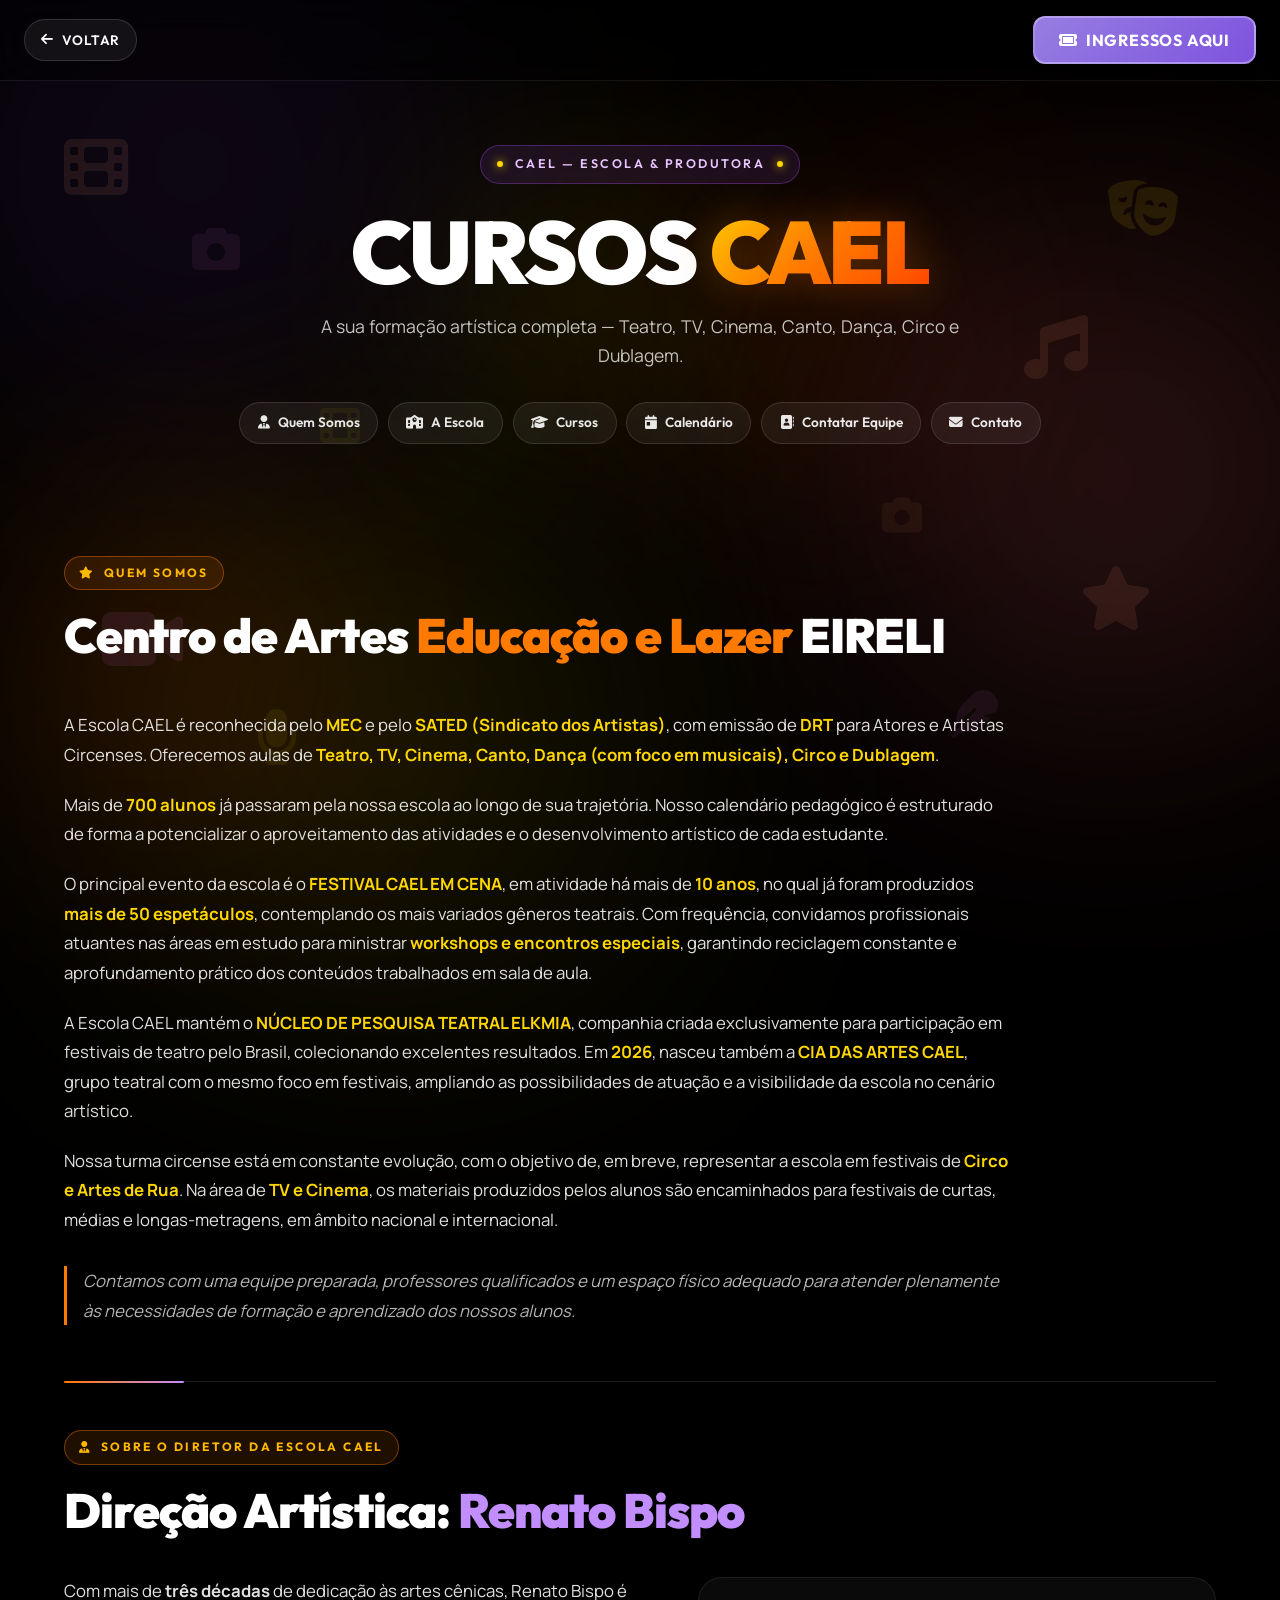
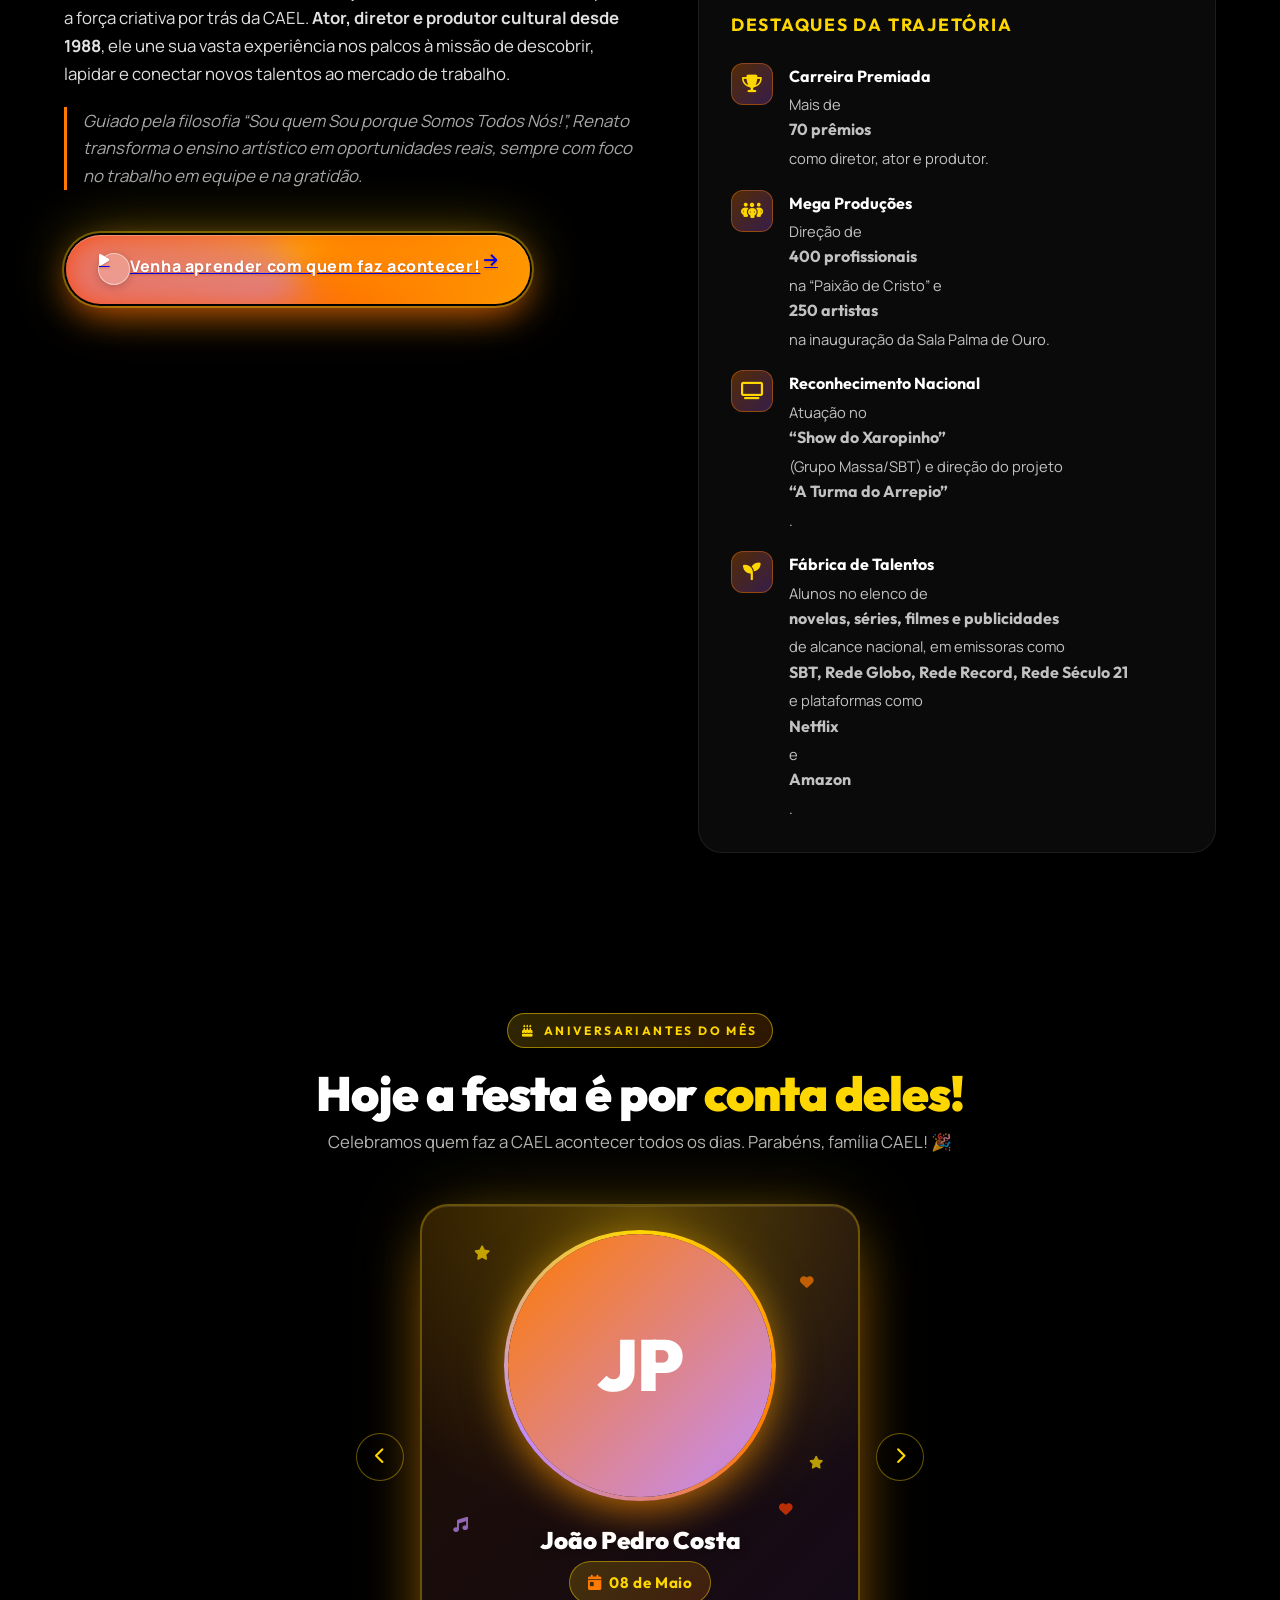
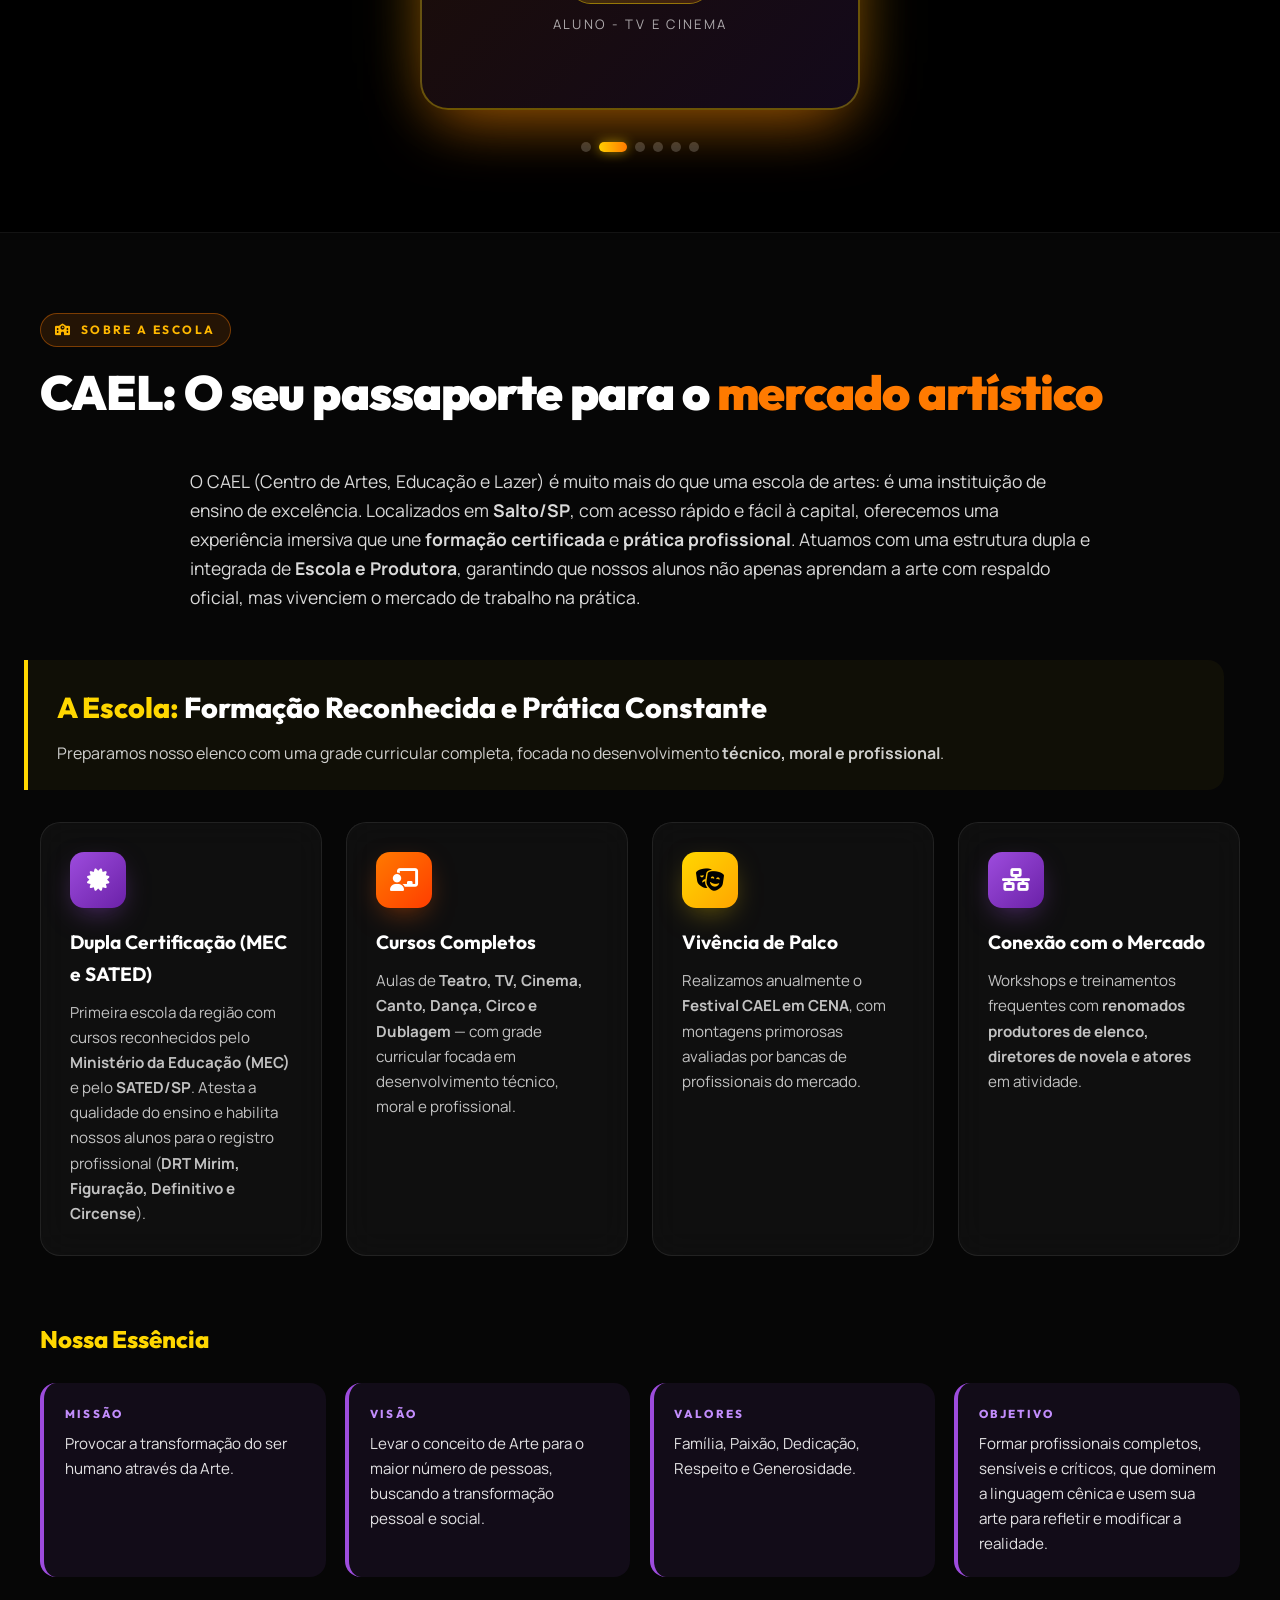
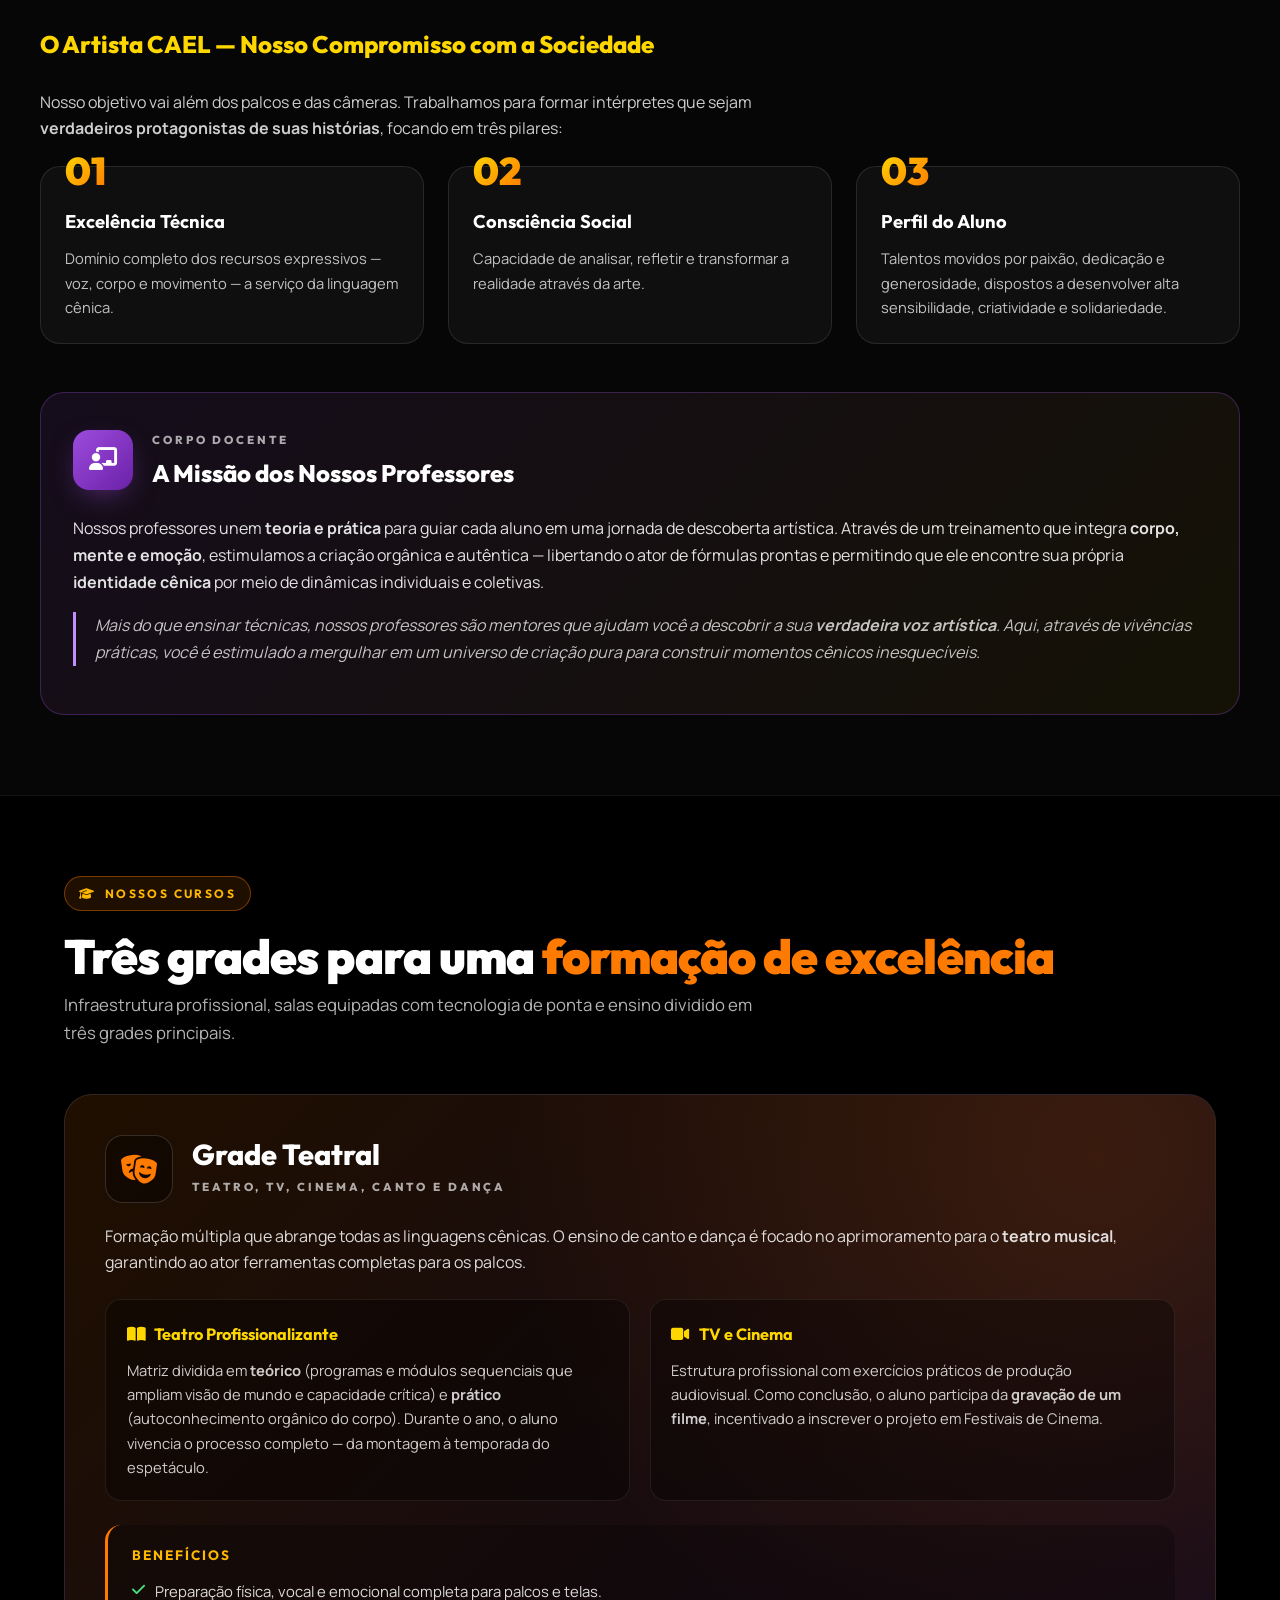
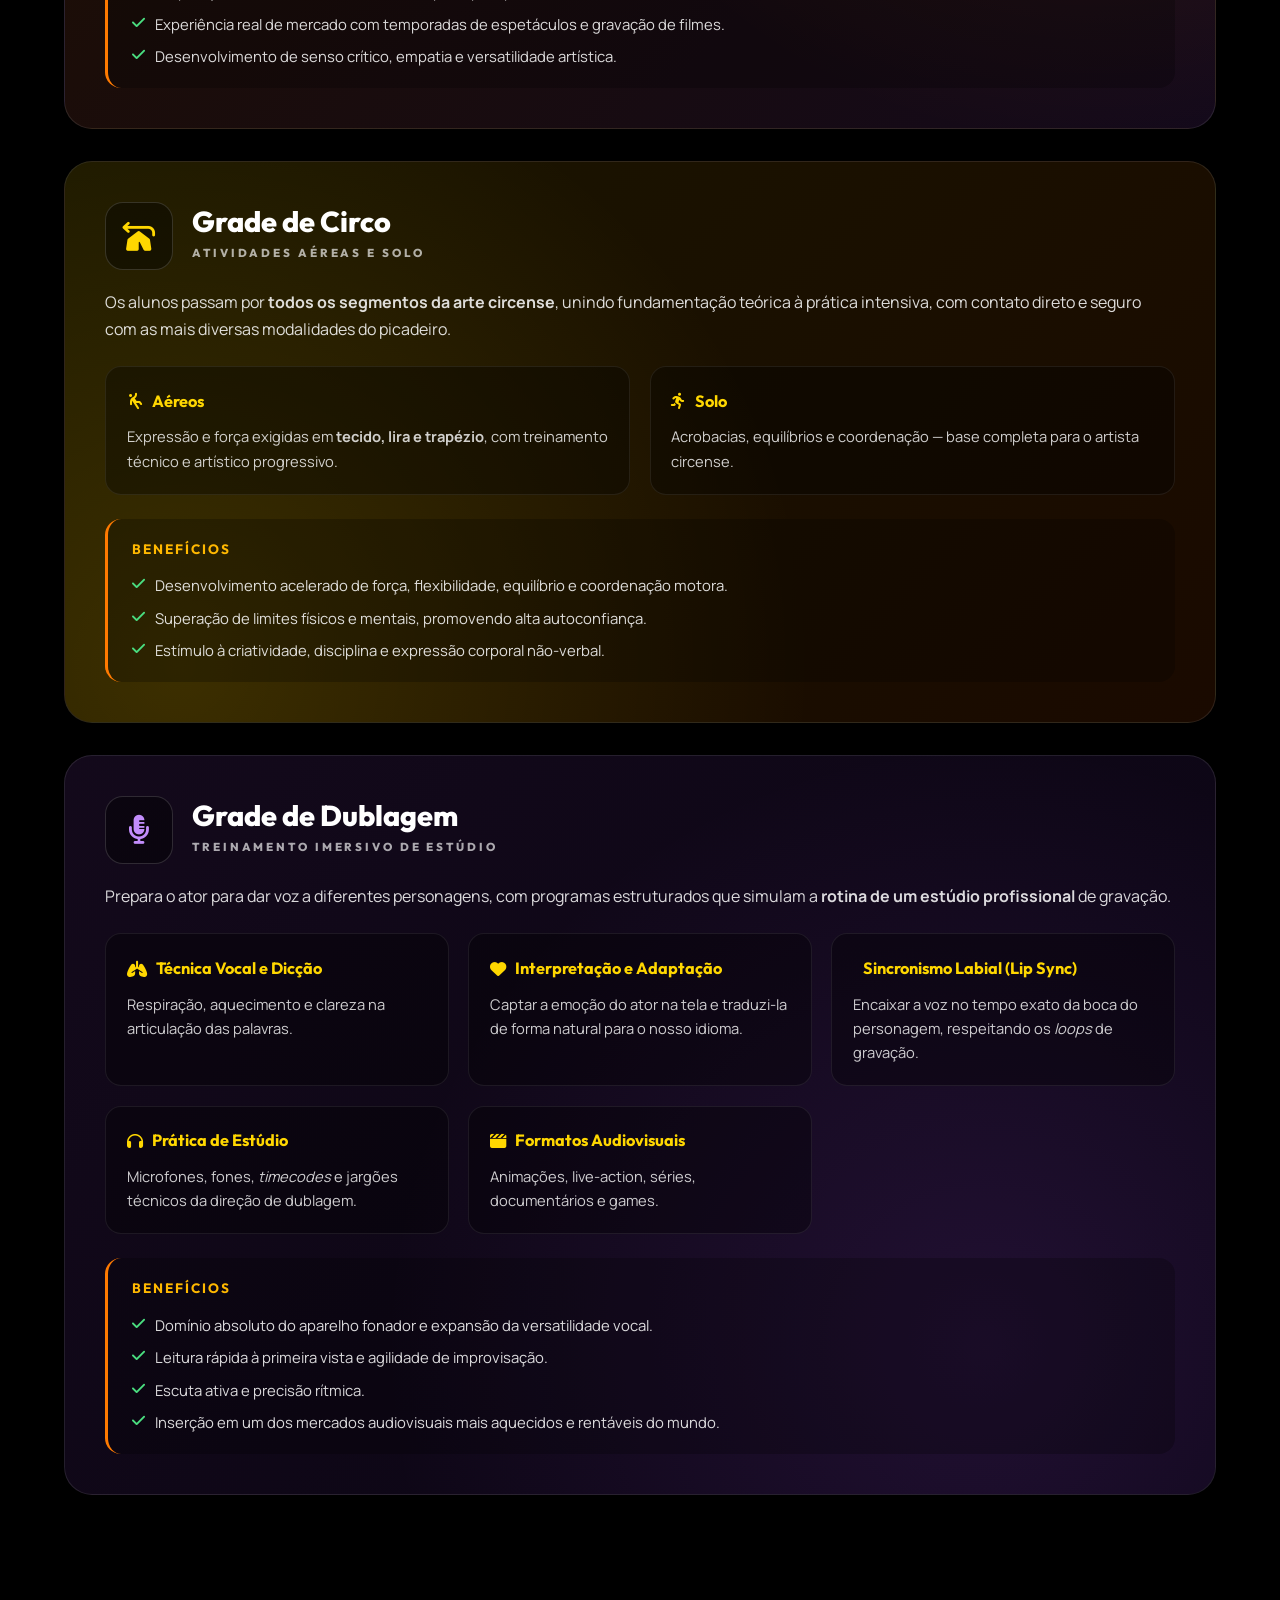
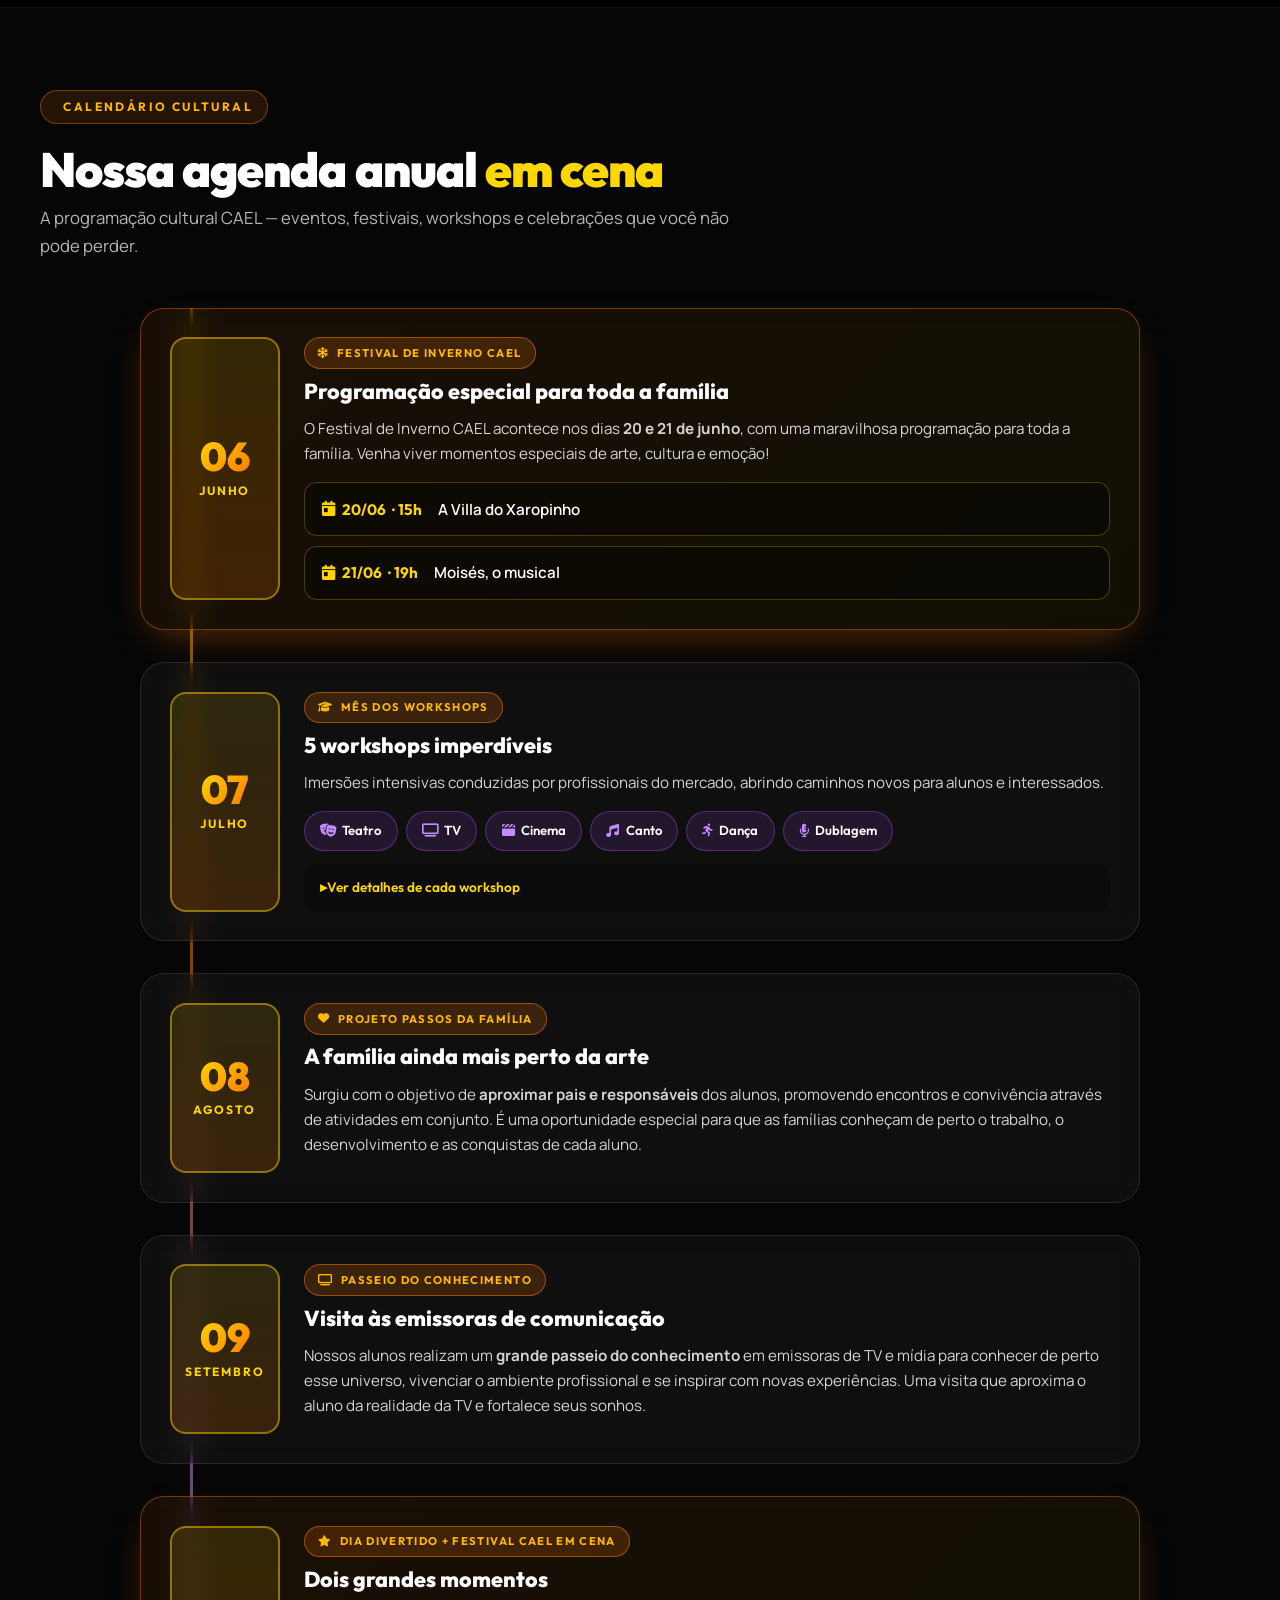
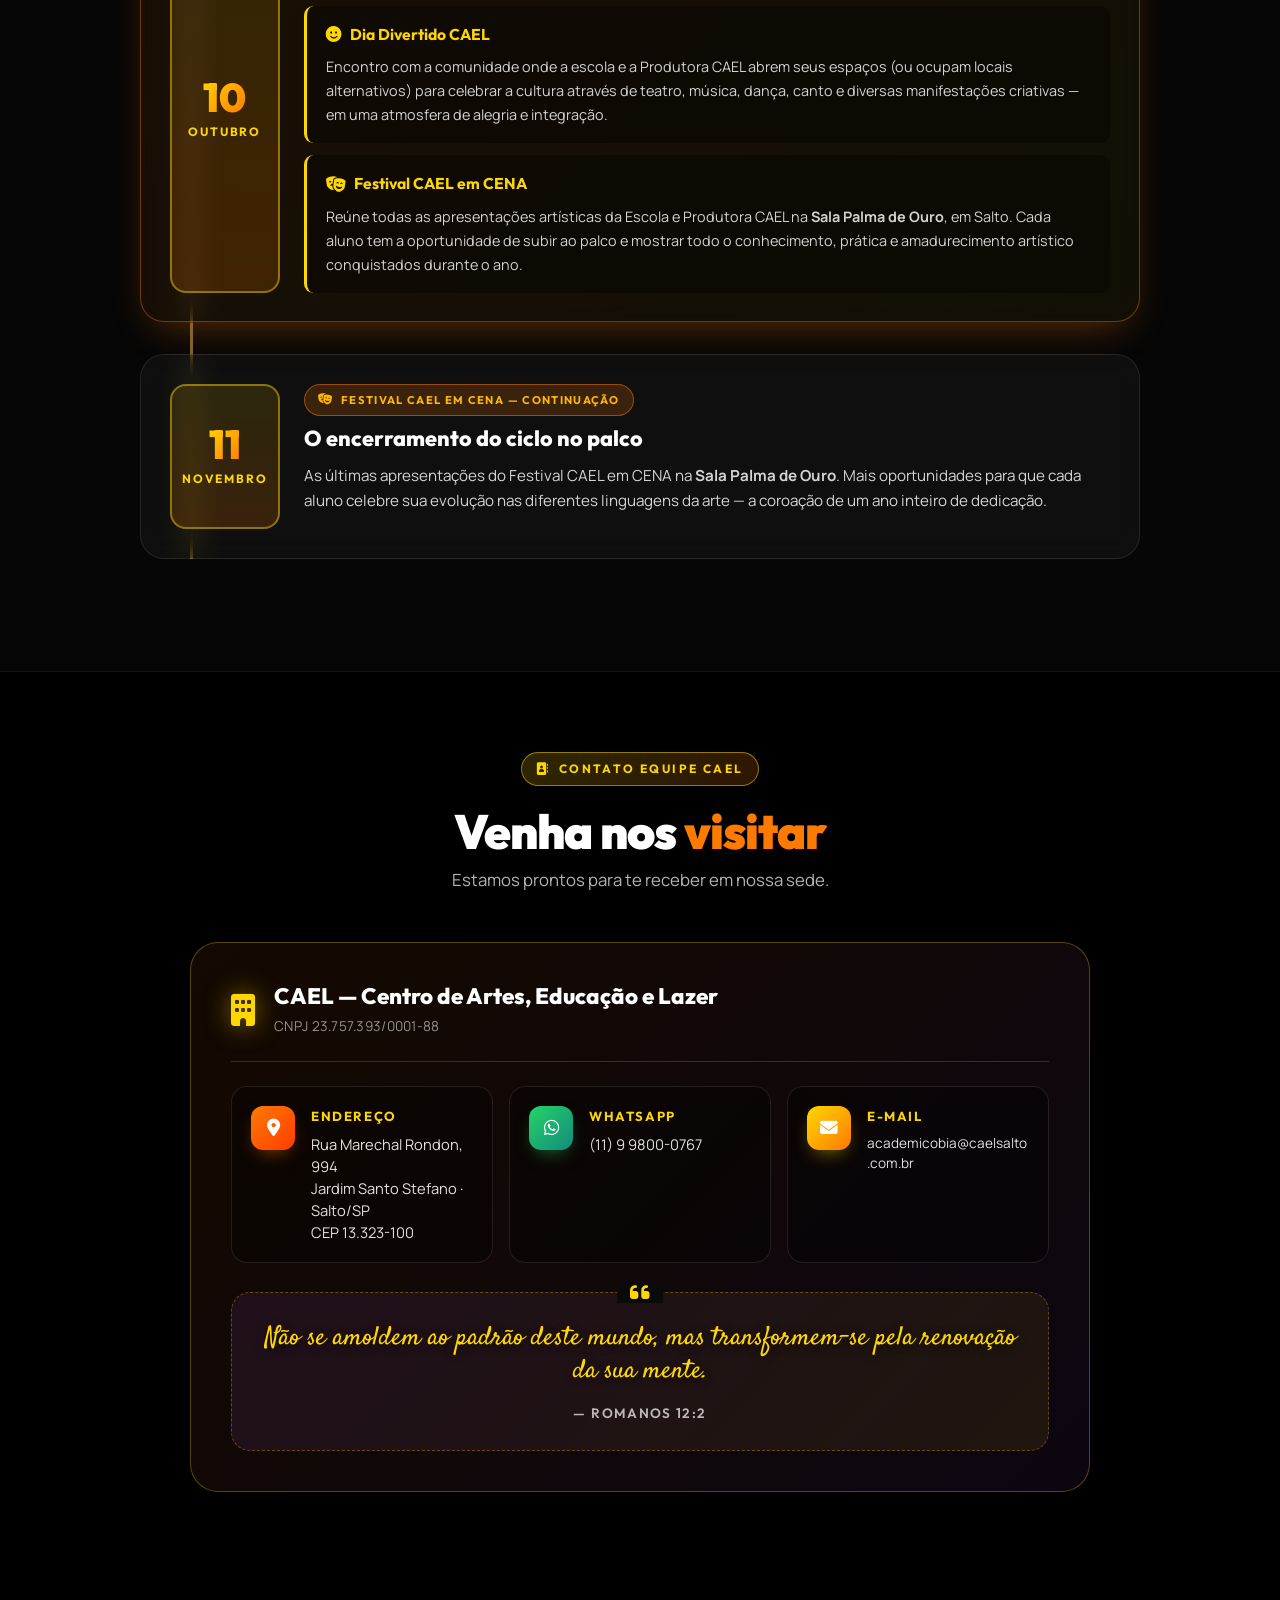
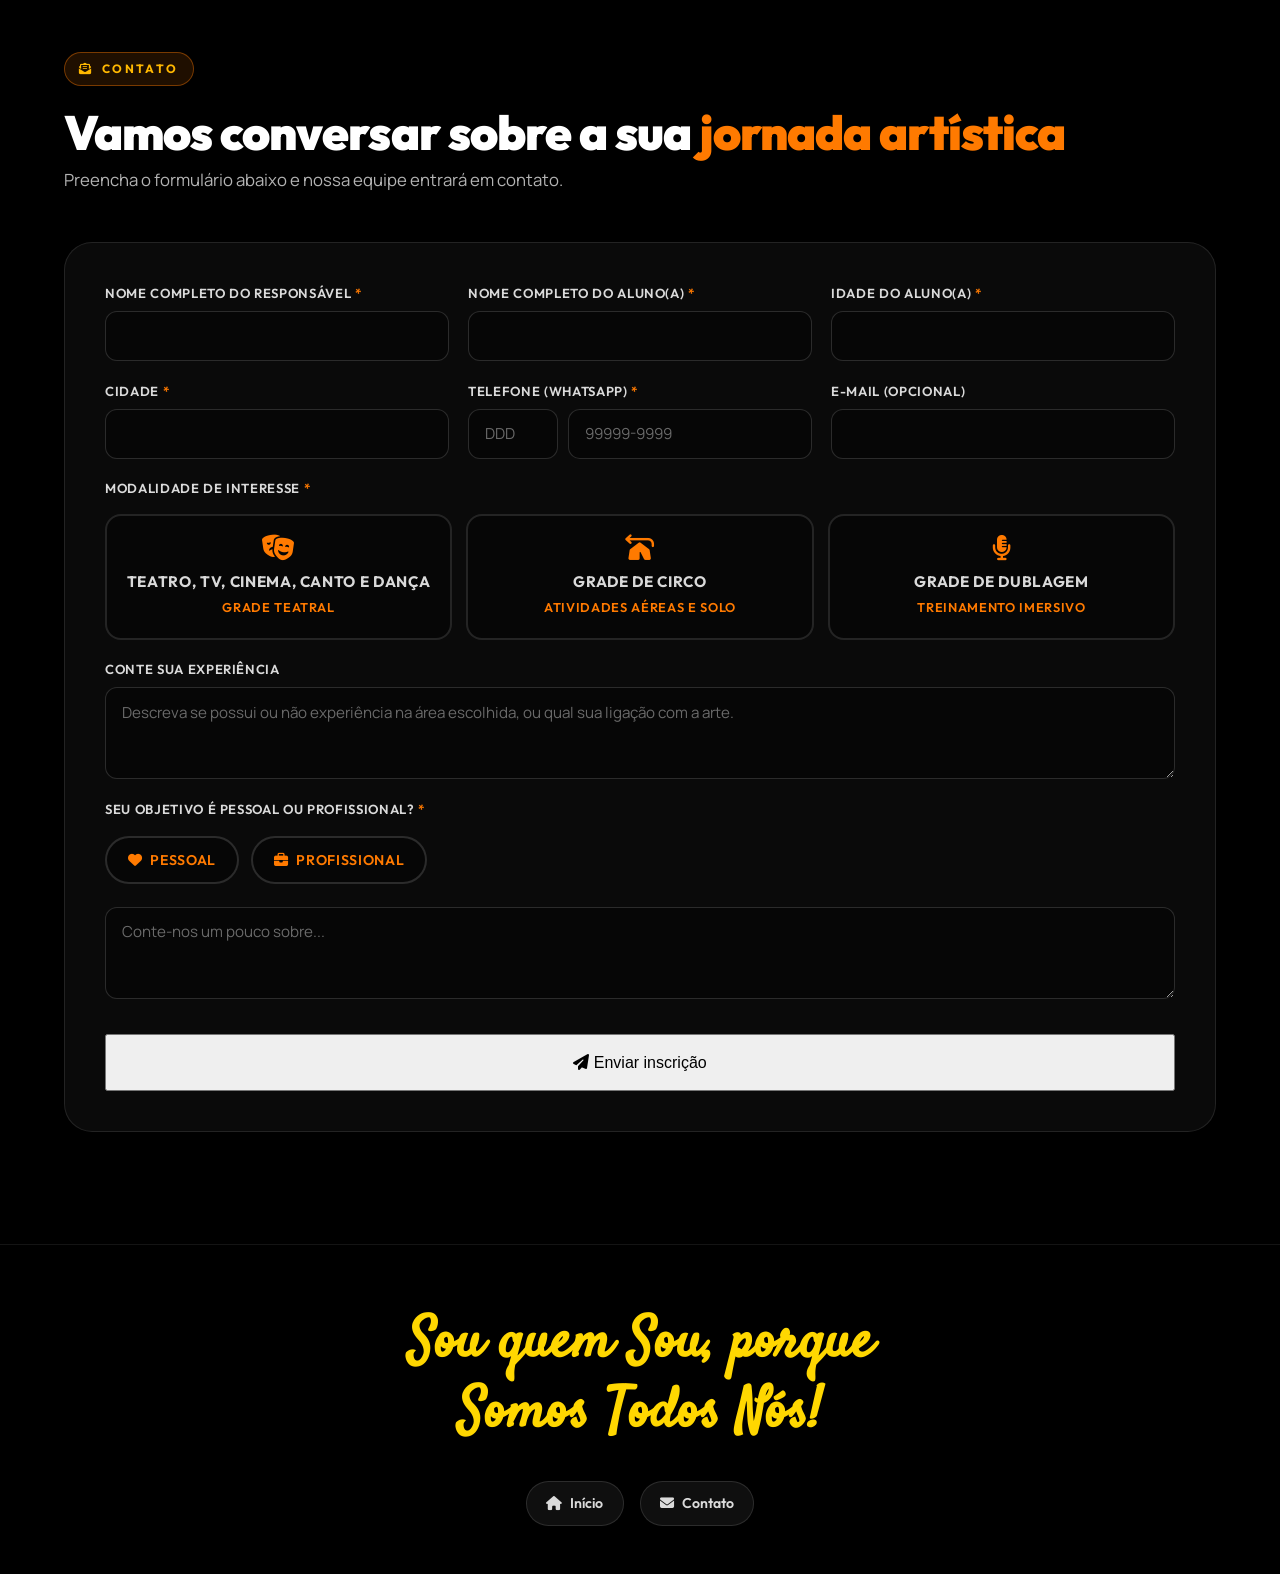
==== commit 1d05d700: "feito atializações na pagina de cursos" ====
--- a/cursos.html
+++ b/cursos.html
@@ -70,8 +70,8 @@
             <a href="#quem-somos" data-testid="nav-quem-somos"><i class="fas fa-user-tie"></i> Quem Somos</a>
             <a href="#escola" data-testid="nav-escola"><i class="fas fa-school"></i> A Escola</a>
             <a href="#cursos" data-testid="nav-cursos"><i class="fas fa-graduation-cap"></i> Cursos</a>
-            <a href="#calendario" data-testid="nav-calendario"><i class="fas fa-calendar-star"></i> Calendário</a>
-            <a href="#contato-equipe" data-testid="nav-contato-equipe"><i class="fas fa-address-book"></i> Equipe</a>
+            <a href="#calendario" data-testid="nav-calendario"><i class="fas fa-calendar-day"></i> Calendário</a>
+            <a href="#contato-equipe" data-testid="nav-contato-equipe"><i class="fas fa-address-book"></i> Contatar Equipe</a>
             <a href="#contato" data-testid="nav-contato"><i class="fas fa-envelope"></i> Contato</a>
         </nav>
     </section>
@@ -297,8 +297,9 @@
             <div class="grade-head">
                 <span class="grade-emoji"><i class="fas fa-masks-theater"></i></span>
                 <div>
-                    <span class="grade-tag">Grade Teatral</span>
-                    <h3>Teatro, TV, Cinema, Canto e Dança</h3>
+                    <h3>Grade Teatral</h3>
+                    <span class="grade-tag">Teatro, TV, Cinema, Canto e Dança</span>
+                    
                 </div>
             </div>
             <p>Formação múltipla que abrange todas as linguagens cênicas. O ensino de canto e dança é focado no aprimoramento para o <strong>teatro musical</strong>, garantindo ao ator ferramentas completas para os palcos.</p>
@@ -329,8 +330,9 @@
             <div class="grade-head">
                 <span class="grade-emoji"><i class="fas fa-tent-arrow-turn-left"></i></span>
                 <div>
-                    <span class="grade-tag">Grade de Circo</span>
-                    <h3>Atividades Aéreas e Solo</h3>
+                    <h3>Grade de Circo</h3>
+                    <span class="grade-tag">Atividades Aéreas e Solo</span>
+                    
                 </div>
             </div>
             <p>Os alunos passam por <strong>todos os segmentos da arte circense</strong>, unindo fundamentação teórica à prática intensiva, com contato direto e seguro com as mais diversas modalidades do picadeiro.</p>
@@ -361,8 +363,9 @@
             <div class="grade-head">
                 <span class="grade-emoji"><i class="fas fa-microphone-lines"></i></span>
                 <div>
-                    <span class="grade-tag">Grade de Dublagem</span>
-                    <h3>Treinamento imersivo de estúdio</h3>
+                    <h3>Grade de Dublagem</h3>
+                    <span class="grade-tag">Treinamento imersivo de estúdio</span>
+                    
                 </div>
             </div>
             <p>Prepara o ator para dar voz a diferentes personagens, com programas estruturados que simulam a <strong>rotina de um estúdio profissional</strong> de gravação.</p>
@@ -624,8 +627,8 @@
                         <input type="radio" name="modalidade" value="teatral" required data-testid="modality-teatral">
                         <div class="modality-card">
                             <i class="fas fa-masks-theater"></i>
-                            <strong>Grade Teatral</strong>
-                            <span>Teatro, TV, Cinema, Canto e Dança</span>
+                            <strong>Teatro, TV, Cinema, Canto e Dança </strong>
+                            <span>Grade Teatral</span>
                         </div>
                     </label>
                     <label class="modality">
